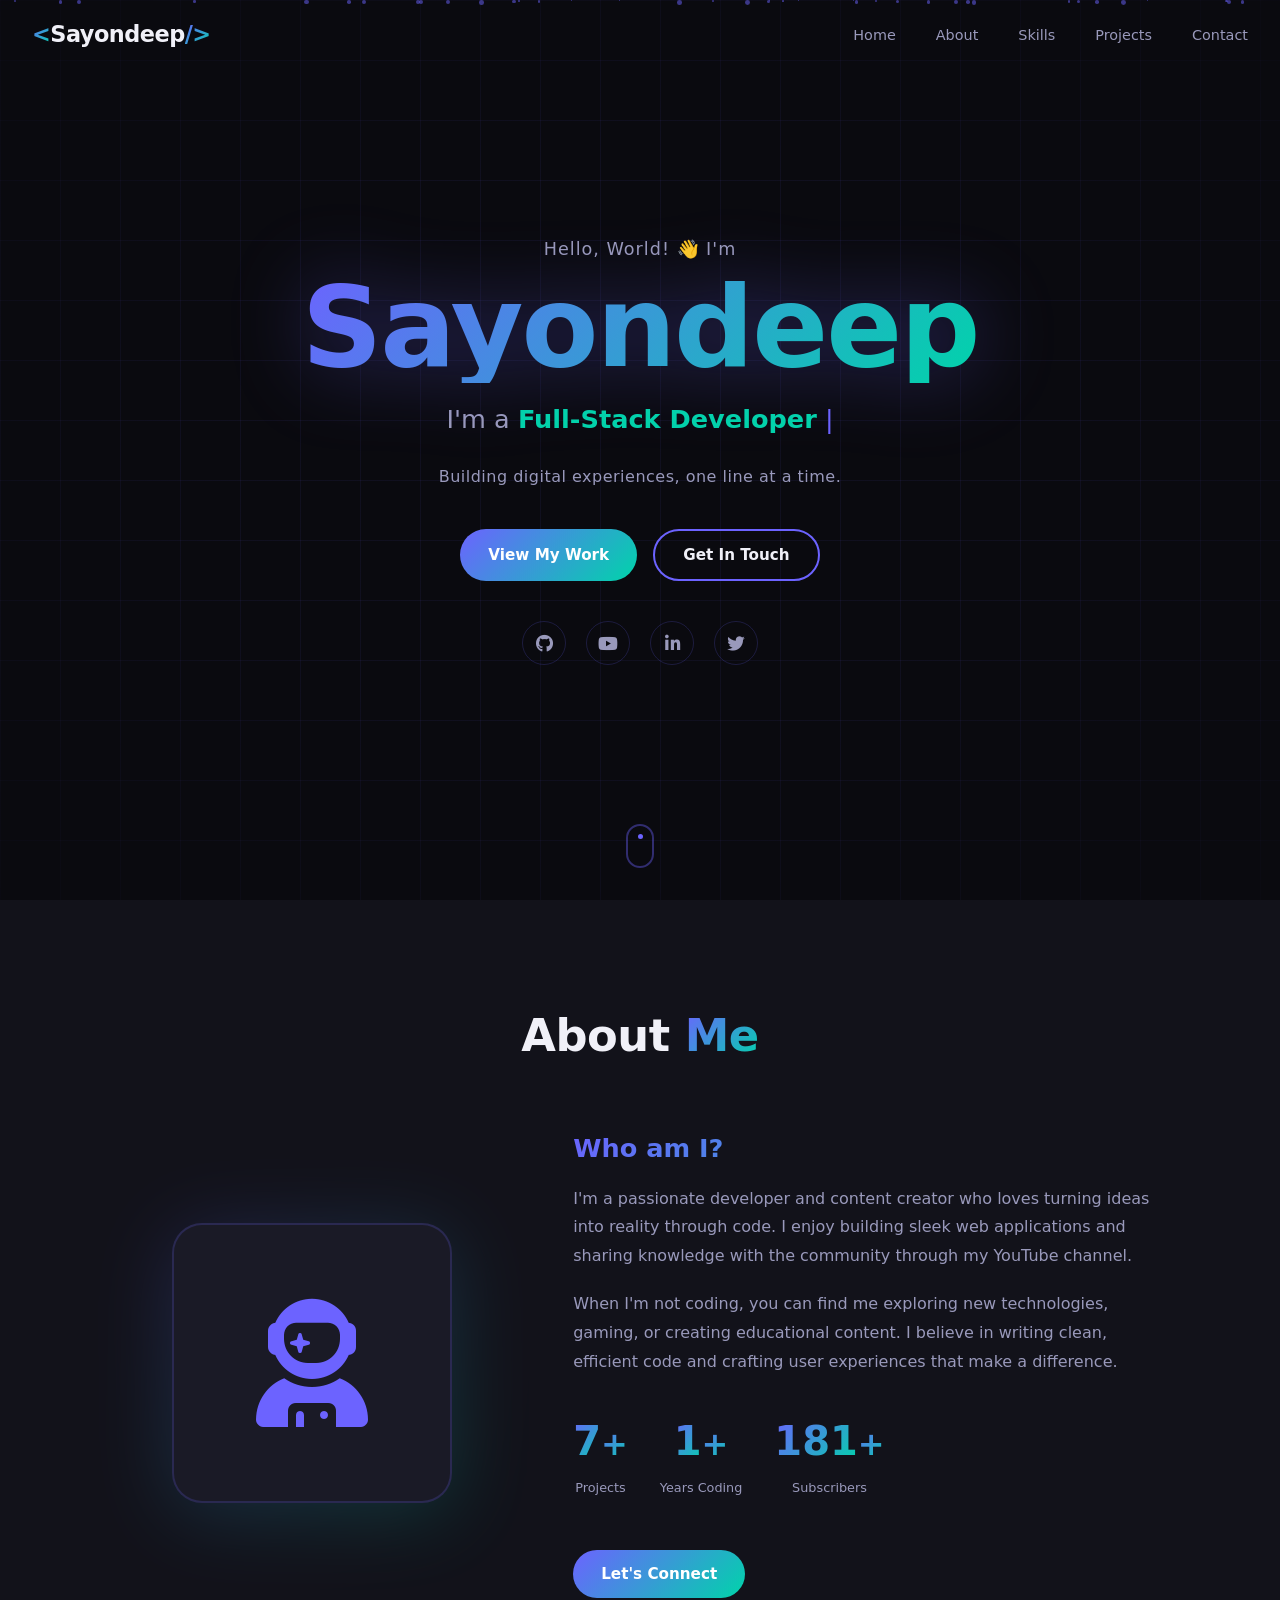
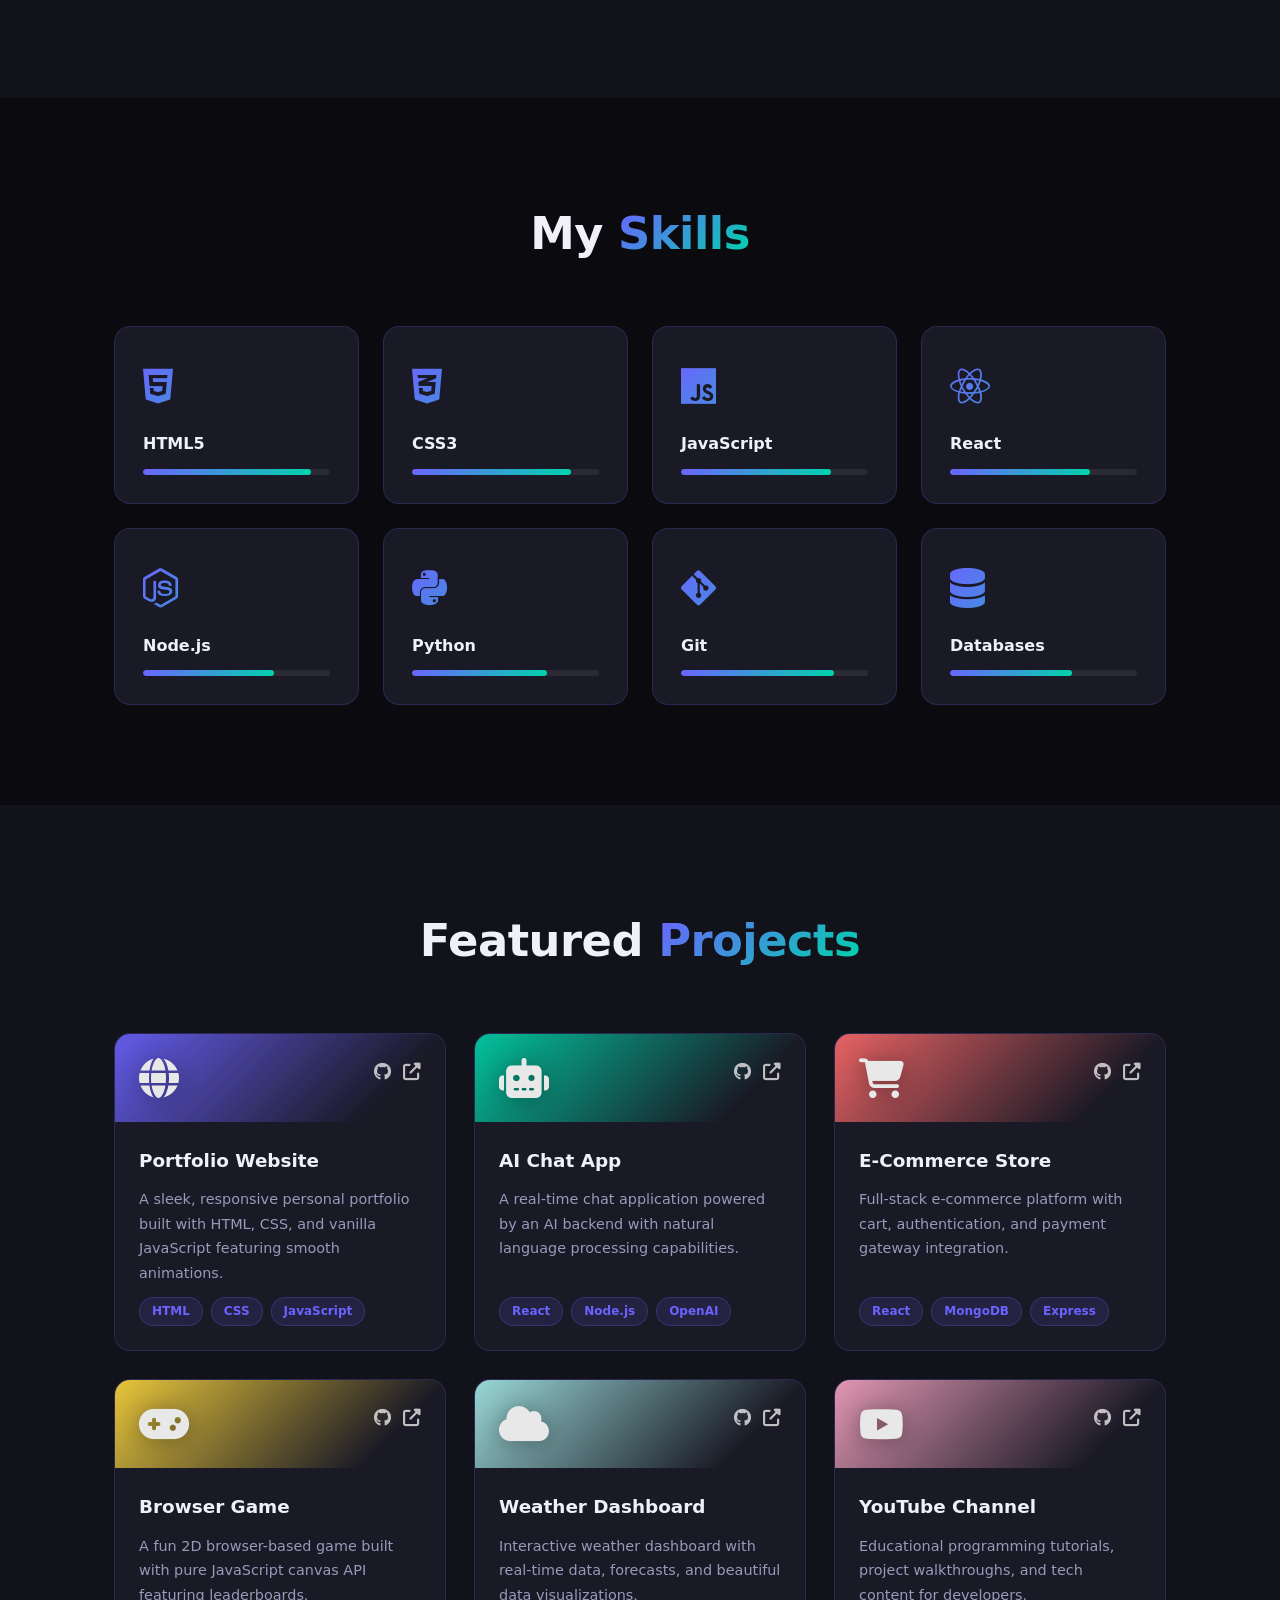
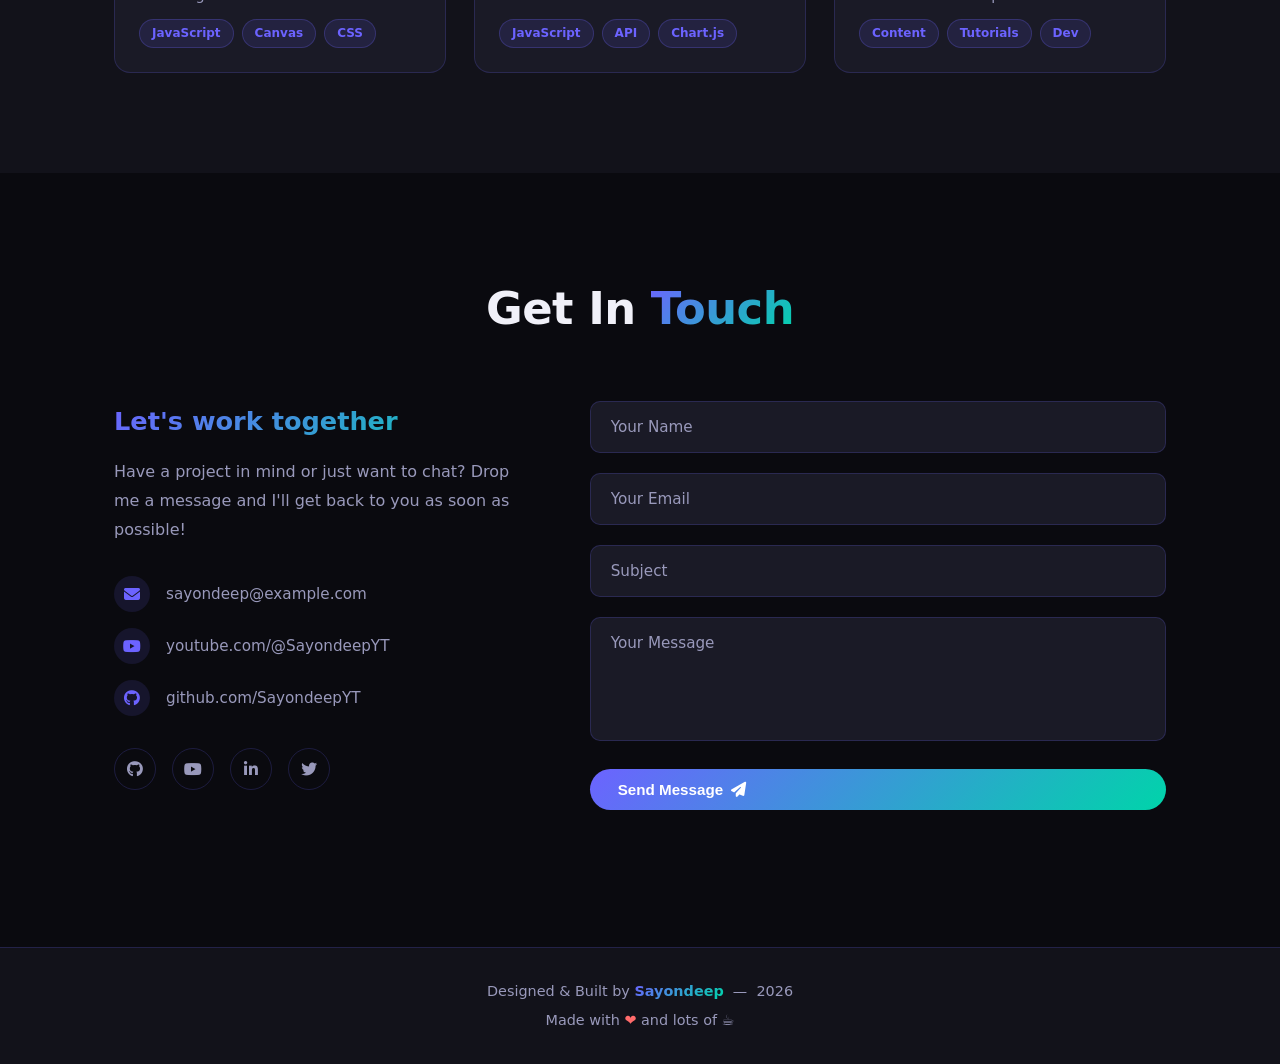
==== index.html @ c07c5210 "Add cool portfolio page with hero, about, skills, projects and contact sections Co-authored-by: Sayo" ====
<!DOCTYPE html>
<html lang="en">
  <head>
    <meta charset="UTF-8" />
    <meta name="viewport" content="width=device-width, initial-scale=1.0" />
    <title>Sayondeep | Portfolio</title>
    <link rel="stylesheet" href="styles.css" />
    <link
      rel="stylesheet"
      href="https://cdnjs.cloudflare.com/ajax/libs/font-awesome/6.5.0/css/all.min.css"
    />
  </head>
  <body>
    <!-- Navbar -->
    <nav class="navbar" id="navbar">
      <div class="nav-logo">
        <span class="logo-bracket">&lt;</span>Sayondeep<span class="logo-bracket">/&gt;</span>
      </div>
      <ul class="nav-links" id="nav-links">
        <li><a href="#home">Home</a></li>
        <li><a href="#about">About</a></li>
        <li><a href="#skills">Skills</a></li>
        <li><a href="#projects">Projects</a></li>
        <li><a href="#contact">Contact</a></li>
      </ul>
      <button class="hamburger" id="hamburger" aria-label="Toggle menu">
        <span></span><span></span><span></span>
      </button>
    </nav>

    <!-- Hero Section -->
    <section class="hero" id="home">
      <div class="hero-bg">
        <div class="grid-overlay"></div>
        <div class="particles" id="particles"></div>
      </div>
      <div class="hero-content">
        <p class="hero-greeting">Hello, World! 👋 I'm</p>
        <h1 class="hero-name">Sayondeep</h1>
        <div class="hero-role">
          <span>I'm a </span>
          <span class="typed-text" id="typed-text"></span>
          <span class="cursor">|</span>
        </div>
        <p class="hero-tagline">Building digital experiences, one line at a time.</p>
        <div class="hero-cta">
          <a href="#projects" class="btn btn-primary">View My Work</a>
          <a href="#contact" class="btn btn-secondary">Get In Touch</a>
        </div>
        <div class="hero-socials">
          <a href="https://github.com/SayondeepYT" target="_blank" rel="noopener noreferrer" aria-label="GitHub">
            <i class="fab fa-github"></i>
          </a>
          <a href="https://youtube.com/@SayondeepYT" target="_blank" rel="noopener noreferrer" aria-label="YouTube">
            <i class="fab fa-youtube"></i>
          </a>
          <a href="https://linkedin.com" target="_blank" rel="noopener noreferrer" aria-label="LinkedIn">
            <i class="fab fa-linkedin-in"></i>
          </a>
          <a href="https://twitter.com" target="_blank" rel="noopener noreferrer" aria-label="Twitter">
            <i class="fab fa-twitter"></i>
          </a>
        </div>
      </div>
      <div class="hero-scroll-hint">
        <a href="#about" aria-label="Scroll down">
          <div class="scroll-indicator">
            <div class="scroll-arrow"></div>
          </div>
        </a>
      </div>
    </section>

    <!-- About Section -->
    <section class="about section" id="about">
      <div class="container">
        <h2 class="section-title reveal">About <span>Me</span></h2>
        <div class="about-grid">
          <div class="about-image reveal">
            <div class="image-wrapper">
              <div class="avatar-placeholder">
                <i class="fas fa-user-astronaut"></i>
              </div>
              <div class="image-glow"></div>
            </div>
          </div>
          <div class="about-text reveal">
            <h3>Who am I?</h3>
            <p>
              I'm a passionate developer and content creator who loves turning ideas into
              reality through code. I enjoy building sleek web applications and sharing
              knowledge with the community through my YouTube channel.
            </p>
            <p>
              When I'm not coding, you can find me exploring new technologies, gaming,
              or creating educational content. I believe in writing clean, efficient code
              and crafting user experiences that make a difference.
            </p>
            <div class="about-stats">
              <div class="stat">
                <span class="stat-num" data-target="20">0</span><span class="stat-plus">+</span>
                <p>Projects</p>
              </div>
              <div class="stat">
                <span class="stat-num" data-target="3">0</span><span class="stat-plus">+</span>
                <p>Years Coding</p>
              </div>
              <div class="stat">
                <span class="stat-num" data-target="500">0</span><span class="stat-plus">+</span>
                <p>Subscribers</p>
              </div>
            </div>
            <a href="#contact" class="btn btn-primary">Let's Connect</a>
          </div>
        </div>
      </div>
    </section>

    <!-- Skills Section -->
    <section class="skills section" id="skills">
      <div class="container">
        <h2 class="section-title reveal">My <span>Skills</span></h2>
        <div class="skills-grid">
          <div class="skill-card reveal" style="--delay: 0.1s">
            <div class="skill-icon"><i class="fab fa-html5"></i></div>
            <h3>HTML5</h3>
            <div class="skill-bar"><div class="skill-fill" data-width="90"></div></div>
          </div>
          <div class="skill-card reveal" style="--delay: 0.15s">
            <div class="skill-icon"><i class="fab fa-css3-alt"></i></div>
            <h3>CSS3</h3>
            <div class="skill-bar"><div class="skill-fill" data-width="85"></div></div>
          </div>
          <div class="skill-card reveal" style="--delay: 0.2s">
            <div class="skill-icon"><i class="fab fa-js"></i></div>
            <h3>JavaScript</h3>
            <div class="skill-bar"><div class="skill-fill" data-width="80"></div></div>
          </div>
          <div class="skill-card reveal" style="--delay: 0.25s">
            <div class="skill-icon"><i class="fab fa-react"></i></div>
            <h3>React</h3>
            <div class="skill-bar"><div class="skill-fill" data-width="75"></div></div>
          </div>
          <div class="skill-card reveal" style="--delay: 0.3s">
            <div class="skill-icon"><i class="fab fa-node-js"></i></div>
            <h3>Node.js</h3>
            <div class="skill-bar"><div class="skill-fill" data-width="70"></div></div>
          </div>
          <div class="skill-card reveal" style="--delay: 0.35s">
            <div class="skill-icon"><i class="fab fa-python"></i></div>
            <h3>Python</h3>
            <div class="skill-bar"><div class="skill-fill" data-width="72"></div></div>
          </div>
          <div class="skill-card reveal" style="--delay: 0.4s">
            <div class="skill-icon"><i class="fab fa-git-alt"></i></div>
            <h3>Git</h3>
            <div class="skill-bar"><div class="skill-fill" data-width="82"></div></div>
          </div>
          <div class="skill-card reveal" style="--delay: 0.45s">
            <div class="skill-icon"><i class="fas fa-database"></i></div>
            <h3>Databases</h3>
            <div class="skill-bar"><div class="skill-fill" data-width="65"></div></div>
          </div>
        </div>
      </div>
    </section>

    <!-- Projects Section -->
    <section class="projects section" id="projects">
      <div class="container">
        <h2 class="section-title reveal">Featured <span>Projects</span></h2>
        <div class="projects-grid">
          <div class="project-card reveal" style="--delay: 0.1s">
            <div class="project-header" style="--card-color: #6c63ff">
              <i class="fas fa-globe project-icon"></i>
              <div class="project-links">
                <a href="#" aria-label="View code"><i class="fab fa-github"></i></a>
                <a href="#" aria-label="Live demo"><i class="fas fa-external-link-alt"></i></a>
              </div>
            </div>
            <div class="project-body">
              <h3>Portfolio Website</h3>
              <p>A sleek, responsive personal portfolio built with HTML, CSS, and vanilla JavaScript featuring smooth animations.</p>
              <div class="project-tags">
                <span>HTML</span><span>CSS</span><span>JavaScript</span>
              </div>
            </div>
          </div>

          <div class="project-card reveal" style="--delay: 0.2s">
            <div class="project-header" style="--card-color: #00d4aa">
              <i class="fas fa-robot project-icon"></i>
              <div class="project-links">
                <a href="#" aria-label="View code"><i class="fab fa-github"></i></a>
                <a href="#" aria-label="Live demo"><i class="fas fa-external-link-alt"></i></a>
              </div>
            </div>
            <div class="project-body">
              <h3>AI Chat App</h3>
              <p>A real-time chat application powered by an AI backend with natural language processing capabilities.</p>
              <div class="project-tags">
                <span>React</span><span>Node.js</span><span>OpenAI</span>
              </div>
            </div>
          </div>

          <div class="project-card reveal" style="--delay: 0.3s">
            <div class="project-header" style="--card-color: #ff6b6b">
              <i class="fas fa-shopping-cart project-icon"></i>
              <div class="project-links">
                <a href="#" aria-label="View code"><i class="fab fa-github"></i></a>
                <a href="#" aria-label="Live demo"><i class="fas fa-external-link-alt"></i></a>
              </div>
            </div>
            <div class="project-body">
              <h3>E-Commerce Store</h3>
              <p>Full-stack e-commerce platform with cart, authentication, and payment gateway integration.</p>
              <div class="project-tags">
                <span>React</span><span>MongoDB</span><span>Express</span>
              </div>
            </div>
          </div>

          <div class="project-card reveal" style="--delay: 0.4s">
            <div class="project-header" style="--card-color: #ffd93d">
              <i class="fas fa-gamepad project-icon"></i>
              <div class="project-links">
                <a href="#" aria-label="View code"><i class="fab fa-github"></i></a>
                <a href="#" aria-label="Live demo"><i class="fas fa-external-link-alt"></i></a>
              </div>
            </div>
            <div class="project-body">
              <h3>Browser Game</h3>
              <p>A fun 2D browser-based game built with pure JavaScript canvas API featuring leaderboards.</p>
              <div class="project-tags">
                <span>JavaScript</span><span>Canvas</span><span>CSS</span>
              </div>
            </div>
          </div>

          <div class="project-card reveal" style="--delay: 0.5s">
            <div class="project-header" style="--card-color: #a8edea">
              <i class="fas fa-cloud project-icon"></i>
              <div class="project-links">
                <a href="#" aria-label="View code"><i class="fab fa-github"></i></a>
                <a href="#" aria-label="Live demo"><i class="fas fa-external-link-alt"></i></a>
              </div>
            </div>
            <div class="project-body">
              <h3>Weather Dashboard</h3>
              <p>Interactive weather dashboard with real-time data, forecasts, and beautiful data visualizations.</p>
              <div class="project-tags">
                <span>JavaScript</span><span>API</span><span>Chart.js</span>
              </div>
            </div>
          </div>

          <div class="project-card reveal" style="--delay: 0.6s">
            <div class="project-header" style="--card-color: #f8a5c2">
              <i class="fab fa-youtube project-icon"></i>
              <div class="project-links">
                <a href="#" aria-label="View code"><i class="fab fa-github"></i></a>
                <a href="https://youtube.com/@SayondeepYT" aria-label="YouTube channel"><i class="fas fa-external-link-alt"></i></a>
              </div>
            </div>
            <div class="project-body">
              <h3>YouTube Channel</h3>
              <p>Educational programming tutorials, project walkthroughs, and tech content for developers.</p>
              <div class="project-tags">
                <span>Content</span><span>Tutorials</span><span>Dev</span>
              </div>
            </div>
          </div>
        </div>
      </div>
    </section>

    <!-- Contact Section -->
    <section class="contact section" id="contact">
      <div class="container">
        <h2 class="section-title reveal">Get In <span>Touch</span></h2>
        <div class="contact-grid">
          <div class="contact-info reveal">
            <h3>Let's work together</h3>
            <p>Have a project in mind or just want to chat? Drop me a message and I'll get back to you as soon as possible!</p>
            <div class="contact-items">
              <div class="contact-item">
                <i class="fas fa-envelope"></i>
                <span>sayondeep@example.com</span>
              </div>
              <div class="contact-item">
                <i class="fab fa-youtube"></i>
                <span>youtube.com/@SayondeepYT</span>
              </div>
              <div class="contact-item">
                <i class="fab fa-github"></i>
                <span>github.com/SayondeepYT</span>
              </div>
            </div>
            <div class="contact-socials">
              <a href="https://github.com/SayondeepYT" target="_blank" rel="noopener noreferrer" aria-label="GitHub"><i class="fab fa-github"></i></a>
              <a href="https://youtube.com/@SayondeepYT" target="_blank" rel="noopener noreferrer" aria-label="YouTube"><i class="fab fa-youtube"></i></a>
              <a href="https://linkedin.com" target="_blank" rel="noopener noreferrer" aria-label="LinkedIn"><i class="fab fa-linkedin-in"></i></a>
              <a href="https://twitter.com" target="_blank" rel="noopener noreferrer" aria-label="Twitter"><i class="fab fa-twitter"></i></a>
            </div>
          </div>
          <form class="contact-form reveal" id="contact-form">
            <div class="form-group">
              <input type="text" id="name" placeholder="Your Name" required />
              <label for="name">Your Name</label>
            </div>
            <div class="form-group">
              <input type="email" id="email" placeholder="Your Email" required />
              <label for="email">Your Email</label>
            </div>
            <div class="form-group">
              <input type="text" id="subject" placeholder="Subject" required />
              <label for="subject">Subject</label>
            </div>
            <div class="form-group">
              <textarea id="message" placeholder="Your Message" rows="5" required></textarea>
              <label for="message">Your Message</label>
            </div>
            <button type="submit" class="btn btn-primary">
              <span>Send Message</span>
              <i class="fas fa-paper-plane"></i>
            </button>
            <p class="form-status" id="form-status"></p>
          </form>
        </div>
      </div>
    </section>

    <!-- Footer -->
    <footer class="footer">
      <div class="container">
        <p>
          Designed &amp; Built by
          <span class="footer-name">Sayondeep</span>
          &nbsp;&mdash;&nbsp;
          <span class="footer-year" id="footer-year"></span>
        </p>
        <p class="footer-sub">Made with <span class="heart">❤</span> and lots of ☕</p>
      </div>
    </footer>

    <script src="script.js"></script>
  </body>
</html>
---- styles.css ----
/* ============================
   CSS CUSTOM PROPERTIES
   ============================ */
:root {
  --bg-primary: #0a0a0f;
  --bg-secondary: #12121a;
  --bg-card: #1a1a26;
  --accent: #6c63ff;
  --accent-2: #00d4aa;
  --accent-gradient: linear-gradient(135deg, #6c63ff, #00d4aa);
  --text-primary: #f0f0f8;
  --text-secondary: #9999bb;
  --border: rgba(108, 99, 255, 0.2);
  --glow: 0 0 30px rgba(108, 99, 255, 0.3);
  --glow-strong: 0 0 60px rgba(108, 99, 255, 0.5);
  --nav-height: 70px;
  --radius: 16px;
  --transition: 0.3s ease;
}

/* ============================
   RESET & BASE
   ============================ */
*, *::before, *::after {
  margin: 0;
  padding: 0;
  box-sizing: border-box;
}

html {
  scroll-behavior: smooth;
  font-size: 16px;
}

body {
  font-family: 'Segoe UI', system-ui, -apple-system, sans-serif;
  background-color: var(--bg-primary);
  color: var(--text-primary);
  line-height: 1.6;
  overflow-x: hidden;
}

a {
  color: inherit;
  text-decoration: none;
}

ul {
  list-style: none;
}

img {
  max-width: 100%;
}

/* ============================
   SCROLLBAR
   ============================ */
::-webkit-scrollbar {
  width: 6px;
}
::-webkit-scrollbar-track {
  background: var(--bg-primary);
}
::-webkit-scrollbar-thumb {
  background: var(--accent);
  border-radius: 3px;
}

/* ============================
   UTILITY
   ============================ */
.container {
  max-width: 1100px;
  margin: 0 auto;
  padding: 0 1.5rem;
}

.section {
  padding: 100px 0;
}

.section-title {
  text-align: center;
  font-size: clamp(1.8rem, 4vw, 2.8rem);
  font-weight: 800;
  margin-bottom: 3.5rem;
  letter-spacing: -0.5px;
}

.section-title span {
  background: var(--accent-gradient);
  -webkit-background-clip: text;
  -webkit-text-fill-color: transparent;
  background-clip: text;
}

/* Reveal animations */
.reveal {
  opacity: 0;
  transform: translateY(40px);
  transition: opacity 0.7s ease, transform 0.7s ease;
  transition-delay: var(--delay, 0s);
}

.reveal.visible {
  opacity: 1;
  transform: translateY(0);
}

/* ============================
   BUTTONS
   ============================ */
.btn {
  display: inline-flex;
  align-items: center;
  gap: 0.5rem;
  padding: 0.75rem 1.75rem;
  border-radius: 50px;
  font-size: 0.95rem;
  font-weight: 600;
  cursor: pointer;
  border: none;
  transition: transform var(--transition), box-shadow var(--transition), background var(--transition);
  position: relative;
  overflow: hidden;
}

.btn::before {
  content: '';
  position: absolute;
  inset: 0;
  background: rgba(255, 255, 255, 0.08);
  opacity: 0;
  transition: opacity var(--transition);
}

.btn:hover::before {
  opacity: 1;
}

.btn:hover {
  transform: translateY(-3px);
  box-shadow: var(--glow);
}

.btn-primary {
  background: var(--accent-gradient);
  color: #fff;
}

.btn-secondary {
  background: transparent;
  color: var(--text-primary);
  border: 2px solid var(--accent);
}

.btn-secondary:hover {
  background: var(--accent);
}

/* ============================
   NAVBAR
   ============================ */
.navbar {
  position: fixed;
  top: 0;
  left: 0;
  right: 0;
  height: var(--nav-height);
  display: flex;
  align-items: center;
  justify-content: space-between;
  padding: 0 2rem;
  z-index: 1000;
  transition: background var(--transition), box-shadow var(--transition), backdrop-filter var(--transition);
}

.navbar.scrolled {
  background: rgba(10, 10, 15, 0.85);
  backdrop-filter: blur(16px);
  box-shadow: 0 2px 30px rgba(0, 0, 0, 0.5);
}

.nav-logo {
  font-size: 1.4rem;
  font-weight: 800;
  letter-spacing: -0.5px;
  cursor: default;
}

.logo-bracket {
  background: var(--accent-gradient);
  -webkit-background-clip: text;
  -webkit-text-fill-color: transparent;
  background-clip: text;
}

.nav-links {
  display: flex;
  gap: 2.5rem;
}

.nav-links a {
  font-size: 0.9rem;
  font-weight: 500;
  color: var(--text-secondary);
  position: relative;
  transition: color var(--transition);
}

.nav-links a::after {
  content: '';
  position: absolute;
  bottom: -4px;
  left: 0;
  width: 0;
  height: 2px;
  background: var(--accent-gradient);
  border-radius: 2px;
  transition: width var(--transition);
}

.nav-links a:hover {
  color: var(--text-primary);
}

.nav-links a:hover::after {
  width: 100%;
}

.hamburger {
  display: none;
  flex-direction: column;
  gap: 5px;
  background: none;
  border: none;
  cursor: pointer;
  padding: 4px;
}

.hamburger span {
  display: block;
  width: 26px;
  height: 2px;
  background: var(--text-primary);
  border-radius: 2px;
  transition: transform var(--transition), opacity var(--transition);
}

/* ============================
   HERO
   ============================ */
.hero {
  position: relative;
  min-height: 100vh;
  display: flex;
  align-items: center;
  justify-content: center;
  overflow: hidden;
}

.hero-bg {
  position: absolute;
  inset: 0;
}

.grid-overlay {
  position: absolute;
  inset: 0;
  background-image:
    linear-gradient(rgba(108, 99, 255, 0.07) 1px, transparent 1px),
    linear-gradient(90deg, rgba(108, 99, 255, 0.07) 1px, transparent 1px);
  background-size: 60px 60px;
  -webkit-mask-image: radial-gradient(ellipse 80% 80% at 50% 50%, black 40%, transparent 100%);
  mask-image: radial-gradient(ellipse 80% 80% at 50% 50%, black 40%, transparent 100%);
}

.particles {
  position: absolute;
  inset: 0;
  pointer-events: none;
}

.particle {
  position: absolute;
  border-radius: 50%;
  background: var(--accent);
  animation: float-particle linear infinite;
  opacity: 0.5;
}

@keyframes float-particle {
  0% { transform: translateY(100vh) scale(0); opacity: 0; }
  10% { opacity: 0.6; }
  90% { opacity: 0.2; }
  100% { transform: translateY(-10vh) scale(1); opacity: 0; }
}

.hero-content {
  position: relative;
  text-align: center;
  z-index: 1;
  padding: 0 1rem;
  animation: fade-up 1s ease 0.2s both;
}

@keyframes fade-up {
  from { opacity: 0; transform: translateY(30px); }
  to { opacity: 1; transform: translateY(0); }
}

.hero-greeting {
  font-size: 1.1rem;
  color: var(--text-secondary);
  margin-bottom: 0.5rem;
  letter-spacing: 1px;
}

.hero-name {
  font-size: clamp(3rem, 9vw, 7rem);
  font-weight: 900;
  line-height: 1;
  margin-bottom: 1rem;
  background: var(--accent-gradient);
  -webkit-background-clip: text;
  -webkit-text-fill-color: transparent;
  background-clip: text;
  letter-spacing: -2px;
  filter: drop-shadow(0 0 40px rgba(108, 99, 255, 0.4));
}

.hero-role {
  font-size: clamp(1.1rem, 3vw, 1.6rem);
  margin-bottom: 1.5rem;
  color: var(--text-secondary);
  font-weight: 400;
}

.typed-text {
  color: var(--accent-2);
  font-weight: 700;
}

.cursor {
  color: var(--accent);
  animation: blink 1s infinite;
  font-weight: 100;
}

@keyframes blink {
  0%, 100% { opacity: 1; }
  50% { opacity: 0; }
}

.hero-tagline {
  font-size: 1rem;
  color: var(--text-secondary);
  margin-bottom: 2.5rem;
  letter-spacing: 0.5px;
}

.hero-cta {
  display: flex;
  gap: 1rem;
  justify-content: center;
  flex-wrap: wrap;
  margin-bottom: 2.5rem;
}

.hero-socials {
  display: flex;
  gap: 1.25rem;
  justify-content: center;
}

.hero-socials a {
  display: flex;
  align-items: center;
  justify-content: center;
  width: 44px;
  height: 44px;
  border-radius: 50%;
  border: 1px solid var(--border);
  color: var(--text-secondary);
  font-size: 1.1rem;
  transition: color var(--transition), border-color var(--transition), transform var(--transition), box-shadow var(--transition);
}

.hero-socials a:hover {
  color: var(--accent);
  border-color: var(--accent);
  transform: translateY(-4px);
  box-shadow: var(--glow);
}

.hero-scroll-hint {
  position: absolute;
  bottom: 2rem;
  left: 50%;
  transform: translateX(-50%);
  z-index: 1;
}

.scroll-indicator {
  width: 28px;
  height: 44px;
  border: 2px solid rgba(108, 99, 255, 0.4);
  border-radius: 14px;
  display: flex;
  justify-content: center;
  align-items: flex-start;
  padding-top: 8px;
}

.scroll-arrow {
  width: 5px;
  height: 5px;
  border-radius: 50%;
  background: var(--accent);
  animation: scroll-dot 2s infinite;
}

@keyframes scroll-dot {
  0% { transform: translateY(0); opacity: 1; }
  80% { transform: translateY(14px); opacity: 0; }
  100% { transform: translateY(0); opacity: 0; }
}

/* ============================
   ABOUT
   ============================ */
.about {
  background: var(--bg-secondary);
}

.about-grid {
  display: grid;
  grid-template-columns: 1fr 1.5fr;
  gap: 4rem;
  align-items: center;
}

.image-wrapper {
  position: relative;
  display: flex;
  justify-content: center;
}

.avatar-placeholder {
  width: 280px;
  height: 280px;
  border-radius: 30px;
  background: var(--bg-card);
  border: 2px solid var(--border);
  display: flex;
  align-items: center;
  justify-content: center;
  font-size: 8rem;
  color: var(--accent);
  position: relative;
  z-index: 1;
  transition: transform var(--transition);
}

.avatar-placeholder:hover {
  transform: scale(1.03);
}

.image-glow {
  position: absolute;
  width: 280px;
  height: 280px;
  border-radius: 30px;
  background: var(--accent-gradient);
  filter: blur(40px);
  opacity: 0.2;
  top: 10px;
  left: 50%;
  transform: translateX(-50%);
}

.about-text h3 {
  font-size: 1.6rem;
  font-weight: 700;
  margin-bottom: 1rem;
  background: var(--accent-gradient);
  -webkit-background-clip: text;
  -webkit-text-fill-color: transparent;
  background-clip: text;
}

.about-text p {
  color: var(--text-secondary);
  margin-bottom: 1.2rem;
  line-height: 1.8;
}

.about-stats {
  display: flex;
  gap: 2rem;
  margin: 2rem 0;
}

.stat {
  text-align: center;
}

.stat-num {
  font-size: 2.5rem;
  font-weight: 900;
  background: var(--accent-gradient);
  -webkit-background-clip: text;
  -webkit-text-fill-color: transparent;
  background-clip: text;
}

.stat-plus {
  font-size: 2rem;
  font-weight: 900;
  background: var(--accent-gradient);
  -webkit-background-clip: text;
  -webkit-text-fill-color: transparent;
  background-clip: text;
}

.stat p {
  font-size: 0.8rem;
  color: var(--text-secondary);
  margin-top: 0.2rem;
}

/* ============================
   SKILLS
   ============================ */
.skills-grid {
  display: grid;
  grid-template-columns: repeat(auto-fill, minmax(220px, 1fr));
  gap: 1.5rem;
}

.skill-card {
  background: var(--bg-card);
  border: 1px solid var(--border);
  border-radius: var(--radius);
  padding: 1.75rem;
  transition: transform var(--transition), box-shadow var(--transition), border-color var(--transition);
}

.skill-card:hover {
  transform: translateY(-6px);
  box-shadow: var(--glow);
  border-color: var(--accent);
}

.skill-icon {
  font-size: 2.5rem;
  margin-bottom: 0.75rem;
  background: var(--accent-gradient);
  -webkit-background-clip: text;
  -webkit-text-fill-color: transparent;
  background-clip: text;
}

.skill-card h3 {
  font-size: 1rem;
  font-weight: 600;
  margin-bottom: 0.75rem;
}

.skill-bar {
  height: 6px;
  background: rgba(255, 255, 255, 0.07);
  border-radius: 3px;
  overflow: hidden;
}

.skill-fill {
  height: 100%;
  width: 0;
  background: var(--accent-gradient);
  border-radius: 3px;
  transition: width 1.2s cubic-bezier(0.4, 0, 0.2, 1);
}

/* ============================
   PROJECTS
   ============================ */
.projects {
  background: var(--bg-secondary);
}

.projects-grid {
  display: grid;
  grid-template-columns: repeat(auto-fill, minmax(300px, 1fr));
  gap: 1.75rem;
}

.project-card {
  background: var(--bg-card);
  border: 1px solid var(--border);
  border-radius: var(--radius);
  overflow: hidden;
  transition: transform var(--transition), box-shadow var(--transition), border-color var(--transition);
  display: flex;
  flex-direction: column;
}

.project-card:hover {
  transform: translateY(-8px);
  box-shadow: 0 20px 60px rgba(0, 0, 0, 0.4);
  border-color: var(--card-color, var(--accent));
}

.project-header {
  background: linear-gradient(135deg, var(--card-color, var(--accent)) 0%, transparent 80%);
  padding: 1.5rem;
  display: flex;
  justify-content: space-between;
  align-items: flex-start;
  opacity: 0.9;
}

.project-icon {
  font-size: 2.5rem;
  color: #fff;
  filter: drop-shadow(0 2px 10px rgba(0,0,0,0.3));
}

.project-links {
  display: flex;
  gap: 0.75rem;
}

.project-links a {
  color: #fff;
  font-size: 1.1rem;
  transition: transform var(--transition), opacity var(--transition);
  opacity: 0.8;
}

.project-links a:hover {
  opacity: 1;
  transform: scale(1.2);
}

.project-body {
  padding: 1.5rem;
  flex: 1;
  display: flex;
  flex-direction: column;
  gap: 0.75rem;
}

.project-body h3 {
  font-size: 1.15rem;
  font-weight: 700;
}

.project-body p {
  color: var(--text-secondary);
  font-size: 0.9rem;
  line-height: 1.7;
  flex: 1;
}

.project-tags {
  display: flex;
  flex-wrap: wrap;
  gap: 0.5rem;
  margin-top: auto;
}

.project-tags span {
  font-size: 0.75rem;
  font-weight: 600;
  padding: 0.25rem 0.75rem;
  border-radius: 50px;
  background: rgba(108, 99, 255, 0.12);
  border: 1px solid rgba(108, 99, 255, 0.25);
  color: var(--accent);
}

/* ============================
   CONTACT
   ============================ */
.contact-grid {
  display: grid;
  grid-template-columns: 1fr 1.4fr;
  gap: 4rem;
  align-items: start;
}

.contact-info h3 {
  font-size: 1.6rem;
  font-weight: 700;
  margin-bottom: 1rem;
  background: var(--accent-gradient);
  -webkit-background-clip: text;
  -webkit-text-fill-color: transparent;
  background-clip: text;
}

.contact-info p {
  color: var(--text-secondary);
  line-height: 1.8;
  margin-bottom: 2rem;
}

.contact-items {
  display: flex;
  flex-direction: column;
  gap: 1rem;
  margin-bottom: 2rem;
}

.contact-item {
  display: flex;
  align-items: center;
  gap: 1rem;
  color: var(--text-secondary);
  font-size: 0.95rem;
}

.contact-item i {
  width: 36px;
  height: 36px;
  display: flex;
  align-items: center;
  justify-content: center;
  border-radius: 50%;
  background: rgba(108, 99, 255, 0.12);
  color: var(--accent);
  font-size: 1rem;
  flex-shrink: 0;
}

.contact-socials {
  display: flex;
  gap: 1rem;
}

.contact-socials a {
  display: flex;
  align-items: center;
  justify-content: center;
  width: 42px;
  height: 42px;
  border-radius: 50%;
  border: 1px solid var(--border);
  color: var(--text-secondary);
  font-size: 1rem;
  transition: color var(--transition), border-color var(--transition), transform var(--transition), box-shadow var(--transition);
}

.contact-socials a:hover {
  color: var(--accent);
  border-color: var(--accent);
  transform: translateY(-3px);
  box-shadow: var(--glow);
}

/* Contact Form */
.contact-form {
  display: flex;
  flex-direction: column;
  gap: 1.25rem;
}

.form-group {
  position: relative;
}

.form-group input,
.form-group textarea {
  width: 100%;
  padding: 1rem 1.25rem;
  background: var(--bg-card);
  border: 1px solid var(--border);
  border-radius: 10px;
  color: var(--text-primary);
  font-size: 0.95rem;
  font-family: inherit;
  transition: border-color var(--transition), box-shadow var(--transition);
  outline: none;
  resize: none;
}

.form-group input:focus,
.form-group textarea:focus {
  border-color: var(--accent);
  box-shadow: 0 0 0 3px rgba(108, 99, 255, 0.1);
}

.form-group input::placeholder,
.form-group textarea::placeholder {
  color: var(--text-secondary);
}

.form-group label {
  position: absolute;
  left: 1.25rem;
  top: 50%;
  transform: translateY(-50%);
  color: var(--text-secondary);
  font-size: 0.9rem;
  pointer-events: none;
  transition: all var(--transition);
  opacity: 0;
}

.form-group textarea ~ label {
  top: 1rem;
  transform: none;
}

.form-status {
  font-size: 0.9rem;
  min-height: 1.2em;
  text-align: center;
  transition: color var(--transition);
}

.form-status.success { color: var(--accent-2); }
.form-status.error   { color: #ff6b6b; }

/* ============================
   FOOTER
   ============================ */
.footer {
  background: var(--bg-secondary);
  border-top: 1px solid var(--border);
  padding: 2rem 0;
  text-align: center;
}

.footer p {
  color: var(--text-secondary);
  font-size: 0.9rem;
}

.footer-name {
  background: var(--accent-gradient);
  -webkit-background-clip: text;
  -webkit-text-fill-color: transparent;
  background-clip: text;
  font-weight: 700;
}

.footer-sub {
  margin-top: 0.4rem;
  font-size: 0.8rem;
}

.heart {
  color: #ff6b6b;
  display: inline-block;
  animation: heartbeat 1.4s infinite;
}

@keyframes heartbeat {
  0%, 100% { transform: scale(1); }
  50% { transform: scale(1.3); }
}

/* ============================
   RESPONSIVE
   ============================ */
@media (max-width: 768px) {
  .hamburger {
    display: flex;
  }

  .nav-links {
    position: fixed;
    top: var(--nav-height);
    left: 0;
    right: 0;
    background: rgba(10, 10, 15, 0.97);
    backdrop-filter: blur(16px);
    flex-direction: column;
    align-items: center;
    gap: 1.5rem;
    padding: 2rem 0;
    transform: translateY(-110%);
    transition: transform 0.4s ease;
    z-index: 999;
    border-bottom: 1px solid var(--border);
  }

  .nav-links.open {
    transform: translateY(0);
  }

  .about-grid,
  .contact-grid {
    grid-template-columns: 1fr;
    gap: 2.5rem;
  }

  .about-image {
    order: -1;
  }

  .avatar-placeholder {
    width: 200px;
    height: 200px;
    font-size: 5rem;
  }

  .image-glow {
    width: 200px;
    height: 200px;
  }

  .about-stats {
    gap: 1.25rem;
  }

  .section {
    padding: 70px 0;
  }
}

@media (max-width: 480px) {
  .hero-cta {
    flex-direction: column;
    align-items: center;
  }

  .about-stats {
    flex-wrap: wrap;
    justify-content: center;
  }
}
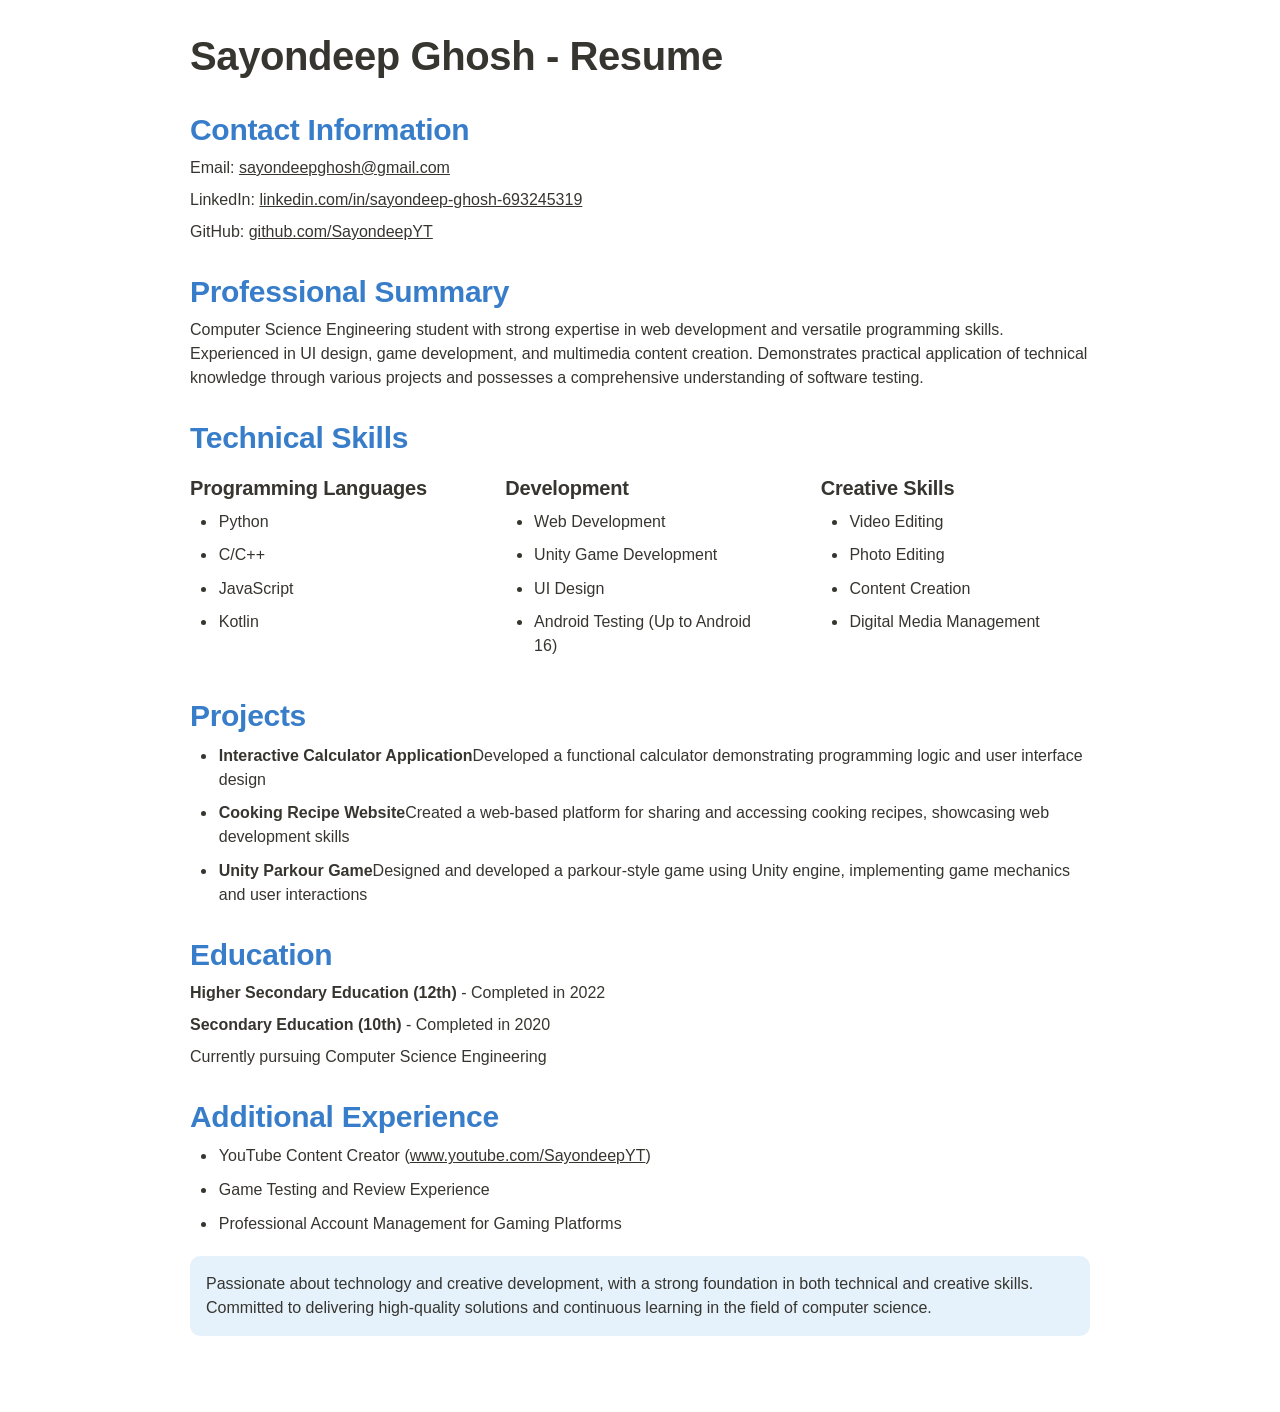
==== commit bcea5153: "Rename Sayondeep Ghosh - Resume 1f9b55719aa680cba335d45801eeeb9b.html to index.html" ====
--- a/index.html
+++ b/index.html
@@ -1,349 +1,710 @@
-<!DOCTYPE html>
-<html lang="en">
-  <head>
-    <meta charset="UTF-8" />
-    <meta name="viewport" content="width=device-width, initial-scale=1.0" />
-    <title>Sayondeep | Portfolio</title>
-    <link rel="stylesheet" href="styles.css" />
-    <link
-      rel="stylesheet"
-      href="https://cdnjs.cloudflare.com/ajax/libs/font-awesome/6.5.0/css/all.min.css"
-    />
-  </head>
-  <body>
-    <!-- Navbar -->
-    <nav class="navbar" id="navbar">
-      <div class="nav-logo">
-        <span class="logo-bracket">&lt;</span>Sayondeep<span class="logo-bracket">/&gt;</span>
-      </div>
-      <ul class="nav-links" id="nav-links">
-        <li><a href="#home">Home</a></li>
-        <li><a href="#about">About</a></li>
-        <li><a href="#skills">Skills</a></li>
-        <li><a href="#projects">Projects</a></li>
-        <li><a href="#contact">Contact</a></li>
-      </ul>
-      <button class="hamburger" id="hamburger" aria-label="Toggle menu">
-        <span></span><span></span><span></span>
-      </button>
-    </nav>
-
-    <!-- Hero Section -->
-    <section class="hero" id="home">
-      <div class="hero-bg">
-        <div class="grid-overlay"></div>
-        <div class="particles" id="particles"></div>
-      </div>
-      <div class="hero-content">
-        <p class="hero-greeting">Hello, World! 👋 I'm</p>
-        <h1 class="hero-name">Sayondeep</h1>
-        <div class="hero-role">
-          <span>I'm a </span>
-          <span class="typed-text" id="typed-text"></span>
-          <span class="cursor">|</span>
-        </div>
-        <p class="hero-tagline">Building digital experiences, one line at a time.</p>
-        <div class="hero-cta">
-          <a href="#projects" class="btn btn-primary">View My Work</a>
-          <a href="#contact" class="btn btn-secondary">Get In Touch</a>
-        </div>
-        <div class="hero-socials">
-          <a href="https://github.com/SayondeepYT" target="_blank" rel="noopener noreferrer" aria-label="GitHub">
-            <i class="fab fa-github"></i>
-          </a>
-          <a href="https://youtube.com/@SayondeepYT" target="_blank" rel="noopener noreferrer" aria-label="YouTube">
-            <i class="fab fa-youtube"></i>
-          </a>
-          <a href="https://linkedin.com" target="_blank" rel="noopener noreferrer" aria-label="LinkedIn">
-            <i class="fab fa-linkedin-in"></i>
-          </a>
-          <a href="https://twitter.com" target="_blank" rel="noopener noreferrer" aria-label="Twitter">
-            <i class="fab fa-twitter"></i>
-          </a>
-        </div>
-      </div>
-      <div class="hero-scroll-hint">
-        <a href="#about" aria-label="Scroll down">
-          <div class="scroll-indicator">
-            <div class="scroll-arrow"></div>
-          </div>
-        </a>
-      </div>
-    </section>
-
-    <!-- About Section -->
-    <section class="about section" id="about">
-      <div class="container">
-        <h2 class="section-title reveal">About <span>Me</span></h2>
-        <div class="about-grid">
-          <div class="about-image reveal">
-            <div class="image-wrapper">
-              <div class="avatar-placeholder">
-                <i class="fas fa-user-astronaut"></i>
-              </div>
-              <div class="image-glow"></div>
-            </div>
-          </div>
-          <div class="about-text reveal">
-            <h3>Who am I?</h3>
-            <p>
-              I'm a passionate developer and content creator who loves turning ideas into
-              reality through code. I enjoy building sleek web applications and sharing
-              knowledge with the community through my YouTube channel.
-            </p>
-            <p>
-              When I'm not coding, you can find me exploring new technologies, gaming,
-              or creating educational content. I believe in writing clean, efficient code
-              and crafting user experiences that make a difference.
-            </p>
-            <div class="about-stats">
-              <div class="stat">
-                <span class="stat-num" data-target="20">0</span><span class="stat-plus">+</span>
-                <p>Projects</p>
-              </div>
-              <div class="stat">
-                <span class="stat-num" data-target="3">0</span><span class="stat-plus">+</span>
-                <p>Years Coding</p>
-              </div>
-              <div class="stat">
-                <span class="stat-num" data-target="500">0</span><span class="stat-plus">+</span>
-                <p>Subscribers</p>
-              </div>
-            </div>
-            <a href="#contact" class="btn btn-primary">Let's Connect</a>
-          </div>
-        </div>
-      </div>
-    </section>
-
-    <!-- Skills Section -->
-    <section class="skills section" id="skills">
-      <div class="container">
-        <h2 class="section-title reveal">My <span>Skills</span></h2>
-        <div class="skills-grid">
-          <div class="skill-card reveal" style="--delay: 0.1s">
-            <div class="skill-icon"><i class="fab fa-html5"></i></div>
-            <h3>HTML5</h3>
-            <div class="skill-bar"><div class="skill-fill" data-width="90"></div></div>
-          </div>
-          <div class="skill-card reveal" style="--delay: 0.15s">
-            <div class="skill-icon"><i class="fab fa-css3-alt"></i></div>
-            <h3>CSS3</h3>
-            <div class="skill-bar"><div class="skill-fill" data-width="85"></div></div>
-          </div>
-          <div class="skill-card reveal" style="--delay: 0.2s">
-            <div class="skill-icon"><i class="fab fa-js"></i></div>
-            <h3>JavaScript</h3>
-            <div class="skill-bar"><div class="skill-fill" data-width="80"></div></div>
-          </div>
-          <div class="skill-card reveal" style="--delay: 0.25s">
-            <div class="skill-icon"><i class="fab fa-react"></i></div>
-            <h3>React</h3>
-            <div class="skill-bar"><div class="skill-fill" data-width="75"></div></div>
-          </div>
-          <div class="skill-card reveal" style="--delay: 0.3s">
-            <div class="skill-icon"><i class="fab fa-node-js"></i></div>
-            <h3>Node.js</h3>
-            <div class="skill-bar"><div class="skill-fill" data-width="70"></div></div>
-          </div>
-          <div class="skill-card reveal" style="--delay: 0.35s">
-            <div class="skill-icon"><i class="fab fa-python"></i></div>
-            <h3>Python</h3>
-            <div class="skill-bar"><div class="skill-fill" data-width="72"></div></div>
-          </div>
-          <div class="skill-card reveal" style="--delay: 0.4s">
-            <div class="skill-icon"><i class="fab fa-git-alt"></i></div>
-            <h3>Git</h3>
-            <div class="skill-bar"><div class="skill-fill" data-width="82"></div></div>
-          </div>
-          <div class="skill-card reveal" style="--delay: 0.45s">
-            <div class="skill-icon"><i class="fas fa-database"></i></div>
-            <h3>Databases</h3>
-            <div class="skill-bar"><div class="skill-fill" data-width="65"></div></div>
-          </div>
-        </div>
-      </div>
-    </section>
-
-    <!-- Projects Section -->
-    <section class="projects section" id="projects">
-      <div class="container">
-        <h2 class="section-title reveal">Featured <span>Projects</span></h2>
-        <div class="projects-grid">
-          <div class="project-card reveal" style="--delay: 0.1s">
-            <div class="project-header" style="--card-color: #6c63ff">
-              <i class="fas fa-globe project-icon"></i>
-              <div class="project-links">
-                <a href="#" aria-label="View code"><i class="fab fa-github"></i></a>
-                <a href="#" aria-label="Live demo"><i class="fas fa-external-link-alt"></i></a>
-              </div>
-            </div>
-            <div class="project-body">
-              <h3>Portfolio Website</h3>
-              <p>A sleek, responsive personal portfolio built with HTML, CSS, and vanilla JavaScript featuring smooth animations.</p>
-              <div class="project-tags">
-                <span>HTML</span><span>CSS</span><span>JavaScript</span>
-              </div>
-            </div>
-          </div>
-
-          <div class="project-card reveal" style="--delay: 0.2s">
-            <div class="project-header" style="--card-color: #00d4aa">
-              <i class="fas fa-robot project-icon"></i>
-              <div class="project-links">
-                <a href="#" aria-label="View code"><i class="fab fa-github"></i></a>
-                <a href="#" aria-label="Live demo"><i class="fas fa-external-link-alt"></i></a>
-              </div>
-            </div>
-            <div class="project-body">
-              <h3>AI Chat App</h3>
-              <p>A real-time chat application powered by an AI backend with natural language processing capabilities.</p>
-              <div class="project-tags">
-                <span>React</span><span>Node.js</span><span>OpenAI</span>
-              </div>
-            </div>
-          </div>
-
-          <div class="project-card reveal" style="--delay: 0.3s">
-            <div class="project-header" style="--card-color: #ff6b6b">
-              <i class="fas fa-shopping-cart project-icon"></i>
-              <div class="project-links">
-                <a href="#" aria-label="View code"><i class="fab fa-github"></i></a>
-                <a href="#" aria-label="Live demo"><i class="fas fa-external-link-alt"></i></a>
-              </div>
-            </div>
-            <div class="project-body">
-              <h3>E-Commerce Store</h3>
-              <p>Full-stack e-commerce platform with cart, authentication, and payment gateway integration.</p>
-              <div class="project-tags">
-                <span>React</span><span>MongoDB</span><span>Express</span>
-              </div>
-            </div>
-          </div>
-
-          <div class="project-card reveal" style="--delay: 0.4s">
-            <div class="project-header" style="--card-color: #ffd93d">
-              <i class="fas fa-gamepad project-icon"></i>
-              <div class="project-links">
-                <a href="#" aria-label="View code"><i class="fab fa-github"></i></a>
-                <a href="#" aria-label="Live demo"><i class="fas fa-external-link-alt"></i></a>
-              </div>
-            </div>
-            <div class="project-body">
-              <h3>Browser Game</h3>
-              <p>A fun 2D browser-based game built with pure JavaScript canvas API featuring leaderboards.</p>
-              <div class="project-tags">
-                <span>JavaScript</span><span>Canvas</span><span>CSS</span>
-              </div>
-            </div>
-          </div>
-
-          <div class="project-card reveal" style="--delay: 0.5s">
-            <div class="project-header" style="--card-color: #a8edea">
-              <i class="fas fa-cloud project-icon"></i>
-              <div class="project-links">
-                <a href="#" aria-label="View code"><i class="fab fa-github"></i></a>
-                <a href="#" aria-label="Live demo"><i class="fas fa-external-link-alt"></i></a>
-              </div>
-            </div>
-            <div class="project-body">
-              <h3>Weather Dashboard</h3>
-              <p>Interactive weather dashboard with real-time data, forecasts, and beautiful data visualizations.</p>
-              <div class="project-tags">
-                <span>JavaScript</span><span>API</span><span>Chart.js</span>
-              </div>
-            </div>
-          </div>
-
-          <div class="project-card reveal" style="--delay: 0.6s">
-            <div class="project-header" style="--card-color: #f8a5c2">
-              <i class="fab fa-youtube project-icon"></i>
-              <div class="project-links">
-                <a href="#" aria-label="View code"><i class="fab fa-github"></i></a>
-                <a href="https://youtube.com/@SayondeepYT" aria-label="YouTube channel"><i class="fas fa-external-link-alt"></i></a>
-              </div>
-            </div>
-            <div class="project-body">
-              <h3>YouTube Channel</h3>
-              <p>Educational programming tutorials, project walkthroughs, and tech content for developers.</p>
-              <div class="project-tags">
-                <span>Content</span><span>Tutorials</span><span>Dev</span>
-              </div>
-            </div>
-          </div>
-        </div>
-      </div>
-    </section>
-
-    <!-- Contact Section -->
-    <section class="contact section" id="contact">
-      <div class="container">
-        <h2 class="section-title reveal">Get In <span>Touch</span></h2>
-        <div class="contact-grid">
-          <div class="contact-info reveal">
-            <h3>Let's work together</h3>
-            <p>Have a project in mind or just want to chat? Drop me a message and I'll get back to you as soon as possible!</p>
-            <div class="contact-items">
-              <div class="contact-item">
-                <i class="fas fa-envelope"></i>
-                <span>sayondeep@example.com</span>
-              </div>
-              <div class="contact-item">
-                <i class="fab fa-youtube"></i>
-                <span>youtube.com/@SayondeepYT</span>
-              </div>
-              <div class="contact-item">
-                <i class="fab fa-github"></i>
-                <span>github.com/SayondeepYT</span>
-              </div>
-            </div>
-            <div class="contact-socials">
-              <a href="https://github.com/SayondeepYT" target="_blank" rel="noopener noreferrer" aria-label="GitHub"><i class="fab fa-github"></i></a>
-              <a href="https://youtube.com/@SayondeepYT" target="_blank" rel="noopener noreferrer" aria-label="YouTube"><i class="fab fa-youtube"></i></a>
-              <a href="https://linkedin.com" target="_blank" rel="noopener noreferrer" aria-label="LinkedIn"><i class="fab fa-linkedin-in"></i></a>
-              <a href="https://twitter.com" target="_blank" rel="noopener noreferrer" aria-label="Twitter"><i class="fab fa-twitter"></i></a>
-            </div>
-          </div>
-          <form class="contact-form reveal" id="contact-form">
-            <div class="form-group">
-              <input type="text" id="name" placeholder="Your Name" required />
-              <label for="name">Your Name</label>
-            </div>
-            <div class="form-group">
-              <input type="email" id="email" placeholder="Your Email" required />
-              <label for="email">Your Email</label>
-            </div>
-            <div class="form-group">
-              <input type="text" id="subject" placeholder="Subject" required />
-              <label for="subject">Subject</label>
-            </div>
-            <div class="form-group">
-              <textarea id="message" placeholder="Your Message" rows="5" required></textarea>
-              <label for="message">Your Message</label>
-            </div>
-            <button type="submit" class="btn btn-primary">
-              <span>Send Message</span>
-              <i class="fas fa-paper-plane"></i>
-            </button>
-            <p class="form-status" id="form-status"></p>
-          </form>
-        </div>
-      </div>
-    </section>
-
-    <!-- Footer -->
-    <footer class="footer">
-      <div class="container">
-        <p>
-          Designed &amp; Built by
-          <span class="footer-name">Sayondeep</span>
-          &nbsp;&mdash;&nbsp;
-          <span class="footer-year" id="footer-year"></span>
-        </p>
-        <p class="footer-sub">Made with <span class="heart">❤</span> and lots of ☕</p>
-      </div>
-    </footer>
-
-    <script src="script.js"></script>
-  </body>
-</html>
+<html><head><meta http-equiv="Content-Type" content="text/html; charset=utf-8"/><title>Sayondeep Ghosh - Resume</title><style>
+/* cspell:disable-file */
+/* webkit printing magic: print all background colors */
+html {
+	-webkit-print-color-adjust: exact;
+}
+* {
+	box-sizing: border-box;
+	-webkit-print-color-adjust: exact;
+}
+
+html,
+body {
+	margin: 0;
+	padding: 0;
+}
+@media only screen {
+	body {
+		margin: 2em auto;
+		max-width: 900px;
+		color: rgb(55, 53, 47);
+	}
+}
+
+body {
+	line-height: 1.5;
+	white-space: pre-wrap;
+}
+
+a,
+a.visited {
+	color: inherit;
+	text-decoration: underline;
+}
+
+.pdf-relative-link-path {
+	font-size: 80%;
+	color: #444;
+}
+
+h1,
+h2,
+h3 {
+	letter-spacing: -0.01em;
+	line-height: 1.2;
+	font-weight: 600;
+	margin-bottom: 0;
+}
+
+/* Override strong tags inside headings to maintain consistent weight */
+h1 strong,
+h2 strong,
+h3 strong {
+	font-weight: 600;
+}
+
+.page-title {
+	font-size: 2.5rem;
+	font-weight: 700;
+	margin-top: 0;
+	margin-bottom: 0.75em;
+}
+
+h1 {
+	font-size: 1.875rem;
+	margin-top: 1.875rem;
+}
+
+h2 {
+	font-size: 1.5rem;
+	margin-top: 1.5rem;
+}
+
+h3 {
+	font-size: 1.25rem;
+	margin-top: 1.25rem;
+}
+
+.source {
+	border: 1px solid #ddd;
+	border-radius: 3px;
+	padding: 1.5em;
+	word-break: break-all;
+}
+
+.callout {
+	border-radius: 10px;
+	padding: 1rem;
+}
+
+figure {
+	margin: 1.25em 0;
+	page-break-inside: avoid;
+}
+
+figcaption {
+	opacity: 0.5;
+	font-size: 85%;
+	margin-top: 0.5em;
+}
+
+mark {
+	background-color: transparent;
+}
+
+.indented {
+	padding-left: 1.5em;
+}
+
+hr {
+	background: transparent;
+	display: block;
+	width: 100%;
+	height: 1px;
+	visibility: visible;
+	border: none;
+	border-bottom: 1px solid rgba(55, 53, 47, 0.09);
+}
+
+img {
+	max-width: 100%;
+}
+
+@media only print {
+	img {
+		max-height: 100vh;
+		object-fit: contain;
+	}
+}
+
+@page {
+	margin: 1in;
+}
+
+.collection-content {
+	font-size: 0.875rem;
+}
+
+.collection-content td {
+	white-space: pre-wrap;
+	word-break: break-word;
+}
+
+.column-list {
+	display: flex;
+	gap: 46px;
+}
+
+.column {
+	min-width: 0;
+	overflow: hidden;
+}
+
+.column > *:first-child {
+	margin-top: 0;
+}
+
+.table_of_contents-item {
+	display: block;
+	font-size: 0.875rem;
+	line-height: 1.3;
+	padding: 0.125rem;
+}
+
+.table_of_contents-indent-1 {
+	margin-left: 1.5rem;
+}
+
+.table_of_contents-indent-2 {
+	margin-left: 3rem;
+}
+
+.table_of_contents-indent-3 {
+	margin-left: 4.5rem;
+}
+
+.table_of_contents-link {
+	text-decoration: none;
+	opacity: 0.7;
+	border-bottom: 1px solid rgba(55, 53, 47, 0.18);
+}
+
+table,
+th,
+td {
+	border: 1px solid rgba(55, 53, 47, 0.09);
+	border-collapse: collapse;
+}
+
+table {
+	border-left: none;
+	border-right: none;
+}
+
+th,
+td {
+	font-weight: normal;
+	padding: 0.25em 0.5em;
+	line-height: 1.5;
+	min-height: 1.5em;
+	text-align: left;
+}
+
+th {
+	color: rgba(55, 53, 47, 0.6);
+}
+
+ol,
+ul {
+	margin: 0;
+	margin-block-start: 0.6em;
+	margin-block-end: 0.6em;
+}
+
+li > ol:first-child,
+li > ul:first-child {
+	margin-block-start: 0.6em;
+}
+
+ul > li {
+	list-style: disc;
+}
+
+ul.to-do-list {
+	padding-inline-start: 0;
+}
+
+ul.to-do-list > li {
+	list-style: none;
+}
+
+.to-do-children-checked {
+	text-decoration: line-through;
+	opacity: 0.375;
+}
+
+ul.toggle > li {
+	list-style: none;
+}
+
+ul {
+	padding-inline-start: 1.7em;
+}
+
+ul > li {
+	padding-left: 0.1em;
+}
+
+ol {
+	padding-inline-start: 1.6em;
+}
+
+ol > li {
+	padding-left: 0.2em;
+}
+
+.mono ol {
+	padding-inline-start: 2em;
+}
+
+.mono ol > li {
+	text-indent: -0.4em;
+}
+
+.toggle {
+	padding-inline-start: 0em;
+	list-style-type: none;
+}
+
+/* Indent toggle children */
+.toggle > li > details {
+	padding-left: 1.7em;
+}
+
+.toggle > li > details > summary {
+	margin-left: -1.1em;
+}
+
+.selected-value {
+	display: inline-block;
+	padding: 0 0.5em;
+	background: rgba(206, 205, 202, 0.5);
+	border-radius: 3px;
+	margin-right: 0.5em;
+	margin-top: 0.3em;
+	margin-bottom: 0.3em;
+	white-space: nowrap;
+}
+
+.collection-title {
+	display: inline-block;
+	margin-right: 1em;
+}
+
+.page-description {
+	margin-bottom: 2em;
+}
+
+.simple-table {
+	margin-top: 1em;
+	font-size: 0.875rem;
+	empty-cells: show;
+}
+.simple-table td {
+	height: 29px;
+	min-width: 120px;
+}
+
+.simple-table th {
+	height: 29px;
+	min-width: 120px;
+}
+
+.simple-table-header-color {
+	background: rgb(247, 246, 243);
+	color: black;
+}
+.simple-table-header {
+	font-weight: 500;
+}
+
+time {
+	opacity: 0.5;
+}
+
+.icon {
+	display: inline-flex;
+	align-items: center;
+	justify-content: center;
+	max-width: 1.2em;
+	max-height: 1.2em;
+	text-decoration: none;
+	vertical-align: text-bottom;
+	margin-right: 0.5em;
+}
+
+img.icon {
+	border-radius: 3px;
+}
+
+.callout img.notion-static-icon {
+	width: 1em;
+	height: 1em;
+}
+
+.callout p {
+	margin: 0;
+}
+
+.callout h1,
+.callout h2,
+.callout h3 {
+	margin: 0 0 0.6rem;
+}
+
+.user-icon {
+	width: 1.5em;
+	height: 1.5em;
+	border-radius: 100%;
+	margin-right: 0.5rem;
+}
+
+.user-icon-inner {
+	font-size: 0.8em;
+}
+
+.text-icon {
+	border: 1px solid #000;
+	text-align: center;
+}
+
+.page-cover-image {
+	display: block;
+	object-fit: cover;
+	width: 100%;
+	max-height: 30vh;
+}
+
+.page-header-icon {
+	font-size: 3rem;
+	margin-bottom: 1rem;
+}
+
+.page-header-icon-with-cover {
+	margin-top: -0.72em;
+	margin-left: 0.07em;
+}
+
+.page-header-icon img {
+	border-radius: 3px;
+}
+
+.link-to-page {
+	margin: 1em 0;
+	padding: 0;
+	border: none;
+	font-weight: 500;
+}
+
+p > .user {
+	opacity: 0.5;
+}
+
+td > .user,
+td > time {
+	white-space: nowrap;
+}
+
+input[type="checkbox"] {
+	transform: scale(1.5);
+	margin-right: 0.6em;
+	vertical-align: middle;
+}
+
+p {
+	margin-top: 0.5em;
+	margin-bottom: 0.5em;
+}
+
+.image {
+	border: none;
+	margin: 1.5em 0;
+	padding: 0;
+	border-radius: 0;
+	text-align: center;
+}
+
+.code,
+code {
+	background: rgba(135, 131, 120, 0.15);
+	border-radius: 3px;
+	padding: 0.2em 0.4em;
+	border-radius: 3px;
+	font-size: 85%;
+	tab-size: 2;
+}
+
+code {
+	color: #eb5757;
+}
+
+.code {
+	padding: 1.5em 1em;
+}
+
+.code-wrap {
+	white-space: pre-wrap;
+	word-break: break-all;
+}
+
+.code > code {
+	background: none;
+	padding: 0;
+	font-size: 100%;
+	color: inherit;
+}
+
+blockquote {
+	font-size: 1em;
+	margin: 1em 0;
+	padding-left: 1em;
+	border-left: 3px solid rgb(55, 53, 47);
+}
+
+blockquote.quote-large {
+	font-size: 1.25em;
+}
+
+.bookmark {
+	text-decoration: none;
+	max-height: 8em;
+	padding: 0;
+	display: flex;
+	width: 100%;
+	align-items: stretch;
+}
+
+.bookmark-title {
+	font-size: 0.85em;
+	overflow: hidden;
+	text-overflow: ellipsis;
+	height: 1.75em;
+	white-space: nowrap;
+}
+
+.bookmark-text {
+	display: flex;
+	flex-direction: column;
+}
+
+.bookmark-info {
+	flex: 4 1 180px;
+	padding: 12px 14px 14px;
+	display: flex;
+	flex-direction: column;
+	justify-content: space-between;
+}
+
+.bookmark-image {
+	width: 33%;
+	flex: 1 1 180px;
+	display: block;
+	position: relative;
+	object-fit: cover;
+	border-radius: 1px;
+}
+
+.bookmark-description {
+	color: rgba(55, 53, 47, 0.6);
+	font-size: 0.75em;
+	overflow: hidden;
+	max-height: 4.5em;
+	word-break: break-word;
+}
+
+.bookmark-href {
+	font-size: 0.75em;
+	margin-top: 0.25em;
+}
+
+.sans { font-family: ui-sans-serif, -apple-system, BlinkMacSystemFont, "Segoe UI Variable Display", "Segoe UI", Helvetica, "Apple Color Emoji", "Noto Sans Arabic", "Noto Sans Hebrew", Arial, sans-serif, "Segoe UI Emoji", "Segoe UI Symbol"; }
+.code { font-family: "SFMono-Regular", Menlo, Consolas, "PT Mono", "Liberation Mono", Courier, monospace; }
+.serif { font-family: Lyon-Text, Georgia, ui-serif, serif; }
+.mono { font-family: iawriter-mono, Nitti, Menlo, Courier, monospace; }
+.pdf .sans { font-family: Inter, ui-sans-serif, -apple-system, BlinkMacSystemFont, "Segoe UI Variable Display", "Segoe UI", Helvetica, "Apple Color Emoji", "Noto Sans Arabic", "Noto Sans Hebrew", Arial, sans-serif, "Segoe UI Emoji", "Segoe UI Symbol", 'Twemoji', 'Noto Color Emoji', 'Noto Sans CJK JP'; }
+.pdf:lang(zh-CN) .sans { font-family: Inter, ui-sans-serif, -apple-system, BlinkMacSystemFont, "Segoe UI Variable Display", "Segoe UI", Helvetica, "Apple Color Emoji", "Noto Sans Arabic", "Noto Sans Hebrew", Arial, sans-serif, "Segoe UI Emoji", "Segoe UI Symbol", 'Twemoji', 'Noto Color Emoji', 'Noto Sans CJK SC'; }
+.pdf:lang(zh-TW) .sans { font-family: Inter, ui-sans-serif, -apple-system, BlinkMacSystemFont, "Segoe UI Variable Display", "Segoe UI", Helvetica, "Apple Color Emoji", "Noto Sans Arabic", "Noto Sans Hebrew", Arial, sans-serif, "Segoe UI Emoji", "Segoe UI Symbol", 'Twemoji', 'Noto Color Emoji', 'Noto Sans CJK TC'; }
+.pdf:lang(ko-KR) .sans { font-family: Inter, ui-sans-serif, -apple-system, BlinkMacSystemFont, "Segoe UI Variable Display", "Segoe UI", Helvetica, "Apple Color Emoji", "Noto Sans Arabic", "Noto Sans Hebrew", Arial, sans-serif, "Segoe UI Emoji", "Segoe UI Symbol", 'Twemoji', 'Noto Color Emoji', 'Noto Sans CJK KR'; }
+.pdf .code { font-family: Source Code Pro, "SFMono-Regular", Menlo, Consolas, "PT Mono", "Liberation Mono", Courier, monospace, 'Twemoji', 'Noto Color Emoji', 'Noto Sans Mono CJK JP'; }
+.pdf:lang(zh-CN) .code { font-family: Source Code Pro, "SFMono-Regular", Menlo, Consolas, "PT Mono", "Liberation Mono", Courier, monospace, 'Twemoji', 'Noto Color Emoji', 'Noto Sans Mono CJK SC'; }
+.pdf:lang(zh-TW) .code { font-family: Source Code Pro, "SFMono-Regular", Menlo, Consolas, "PT Mono", "Liberation Mono", Courier, monospace, 'Twemoji', 'Noto Color Emoji', 'Noto Sans Mono CJK TC'; }
+.pdf:lang(ko-KR) .code { font-family: Source Code Pro, "SFMono-Regular", Menlo, Consolas, "PT Mono", "Liberation Mono", Courier, monospace, 'Twemoji', 'Noto Color Emoji', 'Noto Sans Mono CJK KR'; }
+.pdf .serif { font-family: PT Serif, Lyon-Text, Georgia, ui-serif, serif, 'Twemoji', 'Noto Color Emoji', 'Noto Serif CJK JP'; }
+.pdf:lang(zh-CN) .serif { font-family: PT Serif, Lyon-Text, Georgia, ui-serif, serif, 'Twemoji', 'Noto Color Emoji', 'Noto Serif CJK SC'; }
+.pdf:lang(zh-TW) .serif { font-family: PT Serif, Lyon-Text, Georgia, ui-serif, serif, 'Twemoji', 'Noto Color Emoji', 'Noto Serif CJK TC'; }
+.pdf:lang(ko-KR) .serif { font-family: PT Serif, Lyon-Text, Georgia, ui-serif, serif, 'Twemoji', 'Noto Color Emoji', 'Noto Serif CJK KR'; }
+.pdf .mono { font-family: PT Mono, iawriter-mono, Nitti, Menlo, Courier, monospace, 'Twemoji', 'Noto Color Emoji', 'Noto Sans Mono CJK JP'; }
+.pdf:lang(zh-CN) .mono { font-family: PT Mono, iawriter-mono, Nitti, Menlo, Courier, monospace, 'Twemoji', 'Noto Color Emoji', 'Noto Sans Mono CJK SC'; }
+.pdf:lang(zh-TW) .mono { font-family: PT Mono, iawriter-mono, Nitti, Menlo, Courier, monospace, 'Twemoji', 'Noto Color Emoji', 'Noto Sans Mono CJK TC'; }
+.pdf:lang(ko-KR) .mono { font-family: PT Mono, iawriter-mono, Nitti, Menlo, Courier, monospace, 'Twemoji', 'Noto Color Emoji', 'Noto Sans Mono CJK KR'; }
+.highlight-default {
+	color: rgba(44, 44, 43, 1);
+}
+.highlight-gray {
+	color: rgba(125, 122, 117, 1);
+	fill: rgba(125, 122, 117, 1);
+}
+.highlight-brown {
+	color: rgba(159, 118, 90, 1);
+	fill: rgba(159, 118, 90, 1);
+}
+.highlight-orange {
+	color: rgba(210, 123, 45, 1);
+	fill: rgba(210, 123, 45, 1);
+}
+.highlight-yellow {
+	color: rgba(203, 148, 52, 1);
+	fill: rgba(203, 148, 52, 1);
+}
+.highlight-teal {
+	color: rgba(80, 148, 110, 1);
+	fill: rgba(80, 148, 110, 1);
+}
+.highlight-blue {
+	color: rgba(56, 125, 201, 1);
+	fill: rgba(56, 125, 201, 1);
+}
+.highlight-purple {
+	color: rgba(154, 107, 180, 1);
+	fill: rgba(154, 107, 180, 1);
+}
+.highlight-pink {
+	color: rgba(193, 76, 138, 1);
+	fill: rgba(193, 76, 138, 1);
+}
+.highlight-red {
+	color: rgba(207, 81, 72, 1);
+	fill: rgba(207, 81, 72, 1);
+}
+.highlight-default_background {
+	color: rgba(44, 44, 43, 1);
+}
+.highlight-gray_background {
+	background: rgba(42, 28, 0, 0.07);
+}
+.highlight-brown_background {
+	background: rgba(139, 46, 0, 0.086);
+}
+.highlight-orange_background {
+	background: rgba(224, 101, 1, 0.129);
+}
+.highlight-yellow_background {
+	background: rgba(211, 168, 0, 0.137);
+}
+.highlight-teal_background {
+	background: rgba(0, 100, 45, 0.09);
+}
+.highlight-blue_background {
+	background: rgba(0, 124, 215, 0.094);
+}
+.highlight-purple_background {
+	background: rgba(102, 0, 178, 0.078);
+}
+.highlight-pink_background {
+	background: rgba(197, 0, 93, 0.086);
+}
+.highlight-red_background {
+	background: rgba(223, 22, 0, 0.094);
+}
+.block-color-default {
+	color: inherit;
+	fill: inherit;
+}
+.block-color-gray {
+	color: rgba(125, 122, 117, 1);
+	fill: rgba(125, 122, 117, 1);
+}
+.block-color-brown {
+	color: rgba(159, 118, 90, 1);
+	fill: rgba(159, 118, 90, 1);
+}
+.block-color-orange {
+	color: rgba(210, 123, 45, 1);
+	fill: rgba(210, 123, 45, 1);
+}
+.block-color-yellow {
+	color: rgba(203, 148, 52, 1);
+	fill: rgba(203, 148, 52, 1);
+}
+.block-color-teal {
+	color: rgba(80, 148, 110, 1);
+	fill: rgba(80, 148, 110, 1);
+}
+.block-color-blue {
+	color: rgba(56, 125, 201, 1);
+	fill: rgba(56, 125, 201, 1);
+}
+.block-color-purple {
+	color: rgba(154, 107, 180, 1);
+	fill: rgba(154, 107, 180, 1);
+}
+.block-color-pink {
+	color: rgba(193, 76, 138, 1);
+	fill: rgba(193, 76, 138, 1);
+}
+.block-color-red {
+	color: rgba(207, 81, 72, 1);
+	fill: rgba(207, 81, 72, 1);
+}
+.block-color-default_background {
+	color: inherit;
+	fill: inherit;
+}
+.block-color-gray_background {
+	background: rgba(240, 239, 237, 1);
+}
+.block-color-brown_background {
+	background: rgba(245, 237, 233, 1);
+}
+.block-color-orange_background {
+	background: rgba(251, 235, 222, 1);
+}
+.block-color-yellow_background {
+	background: rgba(249, 243, 220, 1);
+}
+.block-color-teal_background {
+	background: rgba(232, 241, 236, 1);
+}
+.block-color-blue_background {
+	background: rgba(229, 242, 252, 1);
+}
+.block-color-purple_background {
+	background: rgba(243, 235, 249, 1);
+}
+.block-color-pink_background {
+	background: rgba(250, 233, 241, 1);
+}
+.block-color-red_background {
+	background: rgba(252, 233, 231, 1);
+}
+.select-value-color-default { background-color: rgba(42, 28, 0, 0.07); }
+.select-value-color-gray { background-color: rgba(28, 19, 1, 0.11); }
+.select-value-color-brown { background-color: rgba(127, 51, 0, 0.156); }
+.select-value-color-orange { background-color: rgba(196, 88, 0, 0.203); }
+.select-value-color-yellow { background-color: rgba(209, 156, 0, 0.282); }
+.select-value-color-green { background-color: rgba(0, 96, 38, 0.156); }
+.select-value-color-blue { background-color: rgba(0, 118, 217, 0.203); }
+.select-value-color-purple { background-color: rgba(92, 0, 163, 0.141); }
+.select-value-color-pink { background-color: rgba(183, 0, 78, 0.152); }
+.select-value-color-red { background-color: rgba(206, 24, 0, 0.164); }
+
+.checkbox {
+	display: inline-flex;
+	vertical-align: text-bottom;
+	width: 16;
+	height: 16;
+	background-size: 16px;
+	margin-left: 2px;
+	margin-right: 5px;
+}
+
+.checkbox-on {
+	background-image: url("data:image/svg+xml;charset=UTF-8,%3Csvg%20width%3D%2216%22%20height%3D%2216%22%20viewBox%3D%220%200%2016%2016%22%20fill%3D%22none%22%20xmlns%3D%22http%3A%2F%2Fwww.w3.org%2F2000%2Fsvg%22%3E%0A%3Crect%20width%3D%2216%22%20height%3D%2216%22%20fill%3D%22%2358A9D7%22%2F%3E%0A%3Cpath%20d%3D%22M6.71429%2012.2852L14%204.9995L12.7143%203.71436L6.71429%209.71378L3.28571%206.2831L2%207.57092L6.71429%2012.2852Z%22%20fill%3D%22white%22%2F%3E%0A%3C%2Fsvg%3E");
+}
+
+.checkbox-off {
+	background-image: url("data:image/svg+xml;charset=UTF-8,%3Csvg%20width%3D%2216%22%20height%3D%2216%22%20viewBox%3D%220%200%2016%2016%22%20fill%3D%22none%22%20xmlns%3D%22http%3A%2F%2Fwww.w3.org%2F2000%2Fsvg%22%3E%0A%3Crect%20x%3D%220.75%22%20y%3D%220.75%22%20width%3D%2214.5%22%20height%3D%2214.5%22%20fill%3D%22white%22%20stroke%3D%22%2336352F%22%20stroke-width%3D%221.5%22%2F%3E%0A%3C%2Fsvg%3E");
+}
+	
+</style></head><body><article id="1f9b5571-9aa6-80cb-a335-d45801eeeb9b" class="page sans"><header><h1 class="page-title" dir="auto">Sayondeep Ghosh - Resume</h1><p class="page-description" dir="auto"></p></header><div class="page-body"><div style="display:contents" dir="auto"><h1 id="1f9b5571-9aa6-8017-b65f-e0209e73388d" class="block-color-blue">Contact Information</h1></div><div style="display:contents" dir="auto"><p id="1f9b5571-9aa6-8092-ab26-f4a64191913a" class="">Email: <a href="mailto:sayondeepghosh@gmail.com">sayondeepghosh@gmail.com</a></p></div><div style="display:contents" dir="auto"><p id="1f9b5571-9aa6-8007-b4bf-dccaccda66a4" class="">LinkedIn: <a href="http://linkedin.com/in/sayondeep-ghosh-693245319">linkedin.com/in/sayondeep-ghosh-693245319</a></p></div><div style="display:contents" dir="auto"><p id="1f9b5571-9aa6-803a-84aa-f88f17230f98" class="">GitHub: <a href="http://github.com/SayondeepYT">github.com/SayondeepYT</a></p></div><div style="display:contents" dir="auto"><h1 id="1f9b5571-9aa6-8091-9534-fef0d19d1399" class="block-color-blue">Professional Summary</h1></div><div style="display:contents" dir="auto"><p id="1f9b5571-9aa6-80cb-ad59-f622122cfbe5" class="">Computer Science Engineering student with strong expertise in web development and versatile programming skills. Experienced in UI design, game development, and multimedia content creation. Demonstrates practical application of technical knowledge through various projects and possesses a comprehensive understanding of software testing.</p></div><div style="display:contents" dir="auto"><h1 id="1f9b5571-9aa6-8009-9003-ed1bb56cd29d" class="block-color-blue">Technical Skills</h1></div><div style="display:contents" dir="auto"><div id="1f9b5571-9aa6-802e-a112-d8ed41f080fe" class="column-list"><div style="display:contents" dir="auto"><div id="1f9b5571-9aa6-805a-b4ff-e7d1e47977a7" style="width:100%" class="column"><div style="display:contents" dir="auto"><h3 id="1f9b5571-9aa6-803d-8235-cc2ea348f908" class="">Programming Languages</h3></div><div style="display:contents" dir="auto"><ul id="1f9b5571-9aa6-8032-bb3e-ca53e9e11206" class="bulleted-list"><li style="list-style-type:disc">Python</li></ul></div><div style="display:contents" dir="auto"><ul id="1f9b5571-9aa6-8037-b955-cfaa44ef7b1d" class="bulleted-list"><li style="list-style-type:disc">C/C++</li></ul></div><div style="display:contents" dir="auto"><ul id="1f9b5571-9aa6-80ed-8b8d-ea5cd10785ce" class="bulleted-list"><li style="list-style-type:disc">JavaScript</li></ul></div><div style="display:contents" dir="auto"><ul id="1f9b5571-9aa6-804f-824b-f94a4e3dc9d1" class="bulleted-list"><li style="list-style-type:disc">Kotlin</li></ul></div></div></div><div style="display:contents" dir="auto"><div id="1f9b5571-9aa6-80bd-839e-cd79f15bd83b" style="width:100%" class="column"><div style="display:contents" dir="auto"><h3 id="1f9b5571-9aa6-8075-a6e2-eba4e04718a9" class="">Development</h3></div><div style="display:contents" dir="auto"><ul id="1f9b5571-9aa6-8040-8299-cb73dc921a21" class="bulleted-list"><li style="list-style-type:disc">Web Development</li></ul></div><div style="display:contents" dir="auto"><ul id="1f9b5571-9aa6-8043-9ebc-c239307273e5" class="bulleted-list"><li style="list-style-type:disc">Unity Game Development</li></ul></div><div style="display:contents" dir="auto"><ul id="1f9b5571-9aa6-802d-a23d-eee01c7950b3" class="bulleted-list"><li style="list-style-type:disc">UI Design</li></ul></div><div style="display:contents" dir="auto"><ul id="1f9b5571-9aa6-8028-a0d4-f6ec47d74984" class="bulleted-list"><li style="list-style-type:disc">Android Testing (Up to Android 16)</li></ul></div></div></div><div style="display:contents" dir="auto"><div id="1f9b5571-9aa6-80dc-afcc-df51f2212930" style="width:100%" class="column"><div style="display:contents" dir="auto"><h3 id="1f9b5571-9aa6-804d-ac30-e6deae70021b" class="">Creative Skills</h3></div><div style="display:contents" dir="auto"><ul id="1f9b5571-9aa6-807d-9a7e-fa2a8078ecc0" class="bulleted-list"><li style="list-style-type:disc">Video Editing</li></ul></div><div style="display:contents" dir="auto"><ul id="1f9b5571-9aa6-80a1-a99b-c2680e3d5809" class="bulleted-list"><li style="list-style-type:disc">Photo Editing</li></ul></div><div style="display:contents" dir="auto"><ul id="1f9b5571-9aa6-80a6-8845-f31746934f41" class="bulleted-list"><li style="list-style-type:disc">Content Creation</li></ul></div><div style="display:contents" dir="auto"><ul id="1f9b5571-9aa6-8049-8831-e519d7a25dcc" class="bulleted-list"><li style="list-style-type:disc">Digital Media Management</li></ul></div></div></div></div></div><div style="display:contents" dir="auto"><h1 id="1f9b5571-9aa6-8094-be1b-f2a432fdcfd7" class="block-color-blue">Projects</h1></div><div style="display:contents" dir="auto"><ul id="1f9b5571-9aa6-80ec-a024-eb5e17c991f5" class="bulleted-list"><li style="list-style-type:disc"><strong>Interactive Calculator Application</strong>Developed a functional calculator demonstrating programming logic and user interface design</li></ul></div><div style="display:contents" dir="auto"><ul id="1f9b5571-9aa6-8043-bdab-cb845ce0a870" class="bulleted-list"><li style="list-style-type:disc"><strong>Cooking Recipe Website</strong>Created a web-based platform for sharing and accessing cooking recipes, showcasing web development skills</li></ul></div><div style="display:contents" dir="auto"><ul id="1f9b5571-9aa6-80f0-9314-f1a31eb092d5" class="bulleted-list"><li style="list-style-type:disc"><strong>Unity Parkour Game</strong>Designed and developed a parkour-style game using Unity engine, implementing game mechanics and user interactions</li></ul></div><div style="display:contents" dir="auto"><h1 id="1f9b5571-9aa6-8014-918b-eafdd0952dfb" class="block-color-blue">Education</h1></div><div style="display:contents" dir="auto"><p id="1f9b5571-9aa6-802c-9464-d07390038318" class=""><strong>Higher Secondary Education (12th)</strong> - Completed in 2022</p></div><div style="display:contents" dir="auto"><p id="1f9b5571-9aa6-8024-a8c6-de83b55b2196" class=""><strong>Secondary Education (10th)</strong> - Completed in 2020</p></div><div style="display:contents" dir="auto"><p id="1f9b5571-9aa6-8014-a4d7-dd2c8b231581" class="">Currently pursuing Computer Science Engineering</p></div><div style="display:contents" dir="auto"><h1 id="1f9b5571-9aa6-8059-9bbc-f64546b90b79" class="block-color-blue">Additional Experience</h1></div><div style="display:contents" dir="auto"><ul id="1f9b5571-9aa6-80d3-8c72-f72ea24551db" class="bulleted-list"><li style="list-style-type:disc">YouTube Content Creator (<a href="http://www.youtube.com/SayondeepYT">www.youtube.com/SayondeepYT</a>)</li></ul></div><div style="display:contents" dir="auto"><ul id="1f9b5571-9aa6-80a1-a00c-e08e8d46ade5" class="bulleted-list"><li style="list-style-type:disc">Game Testing and Review Experience</li></ul></div><div style="display:contents" dir="auto"><ul id="1f9b5571-9aa6-80cd-9d8f-f12bc3c28639" class="bulleted-list"><li style="list-style-type:disc">Professional Account Management for Gaming Platforms</li></ul></div><div style="display:contents" dir="ltr"><figure class="block-color-blue_background callout" style="white-space:pre-wrap;display:flex" id="1f9b5571-9aa6-808b-8119-db998260a13e"><div style="width:100%">Passionate about technology and creative development, with a strong foundation in both technical and creative skills. Committed to delivering high-quality solutions and continuous learning in the field of computer science.</div></figure></div></div></article><span class="sans" style="font-size:14px;padding-top:2em"></span></body></html>
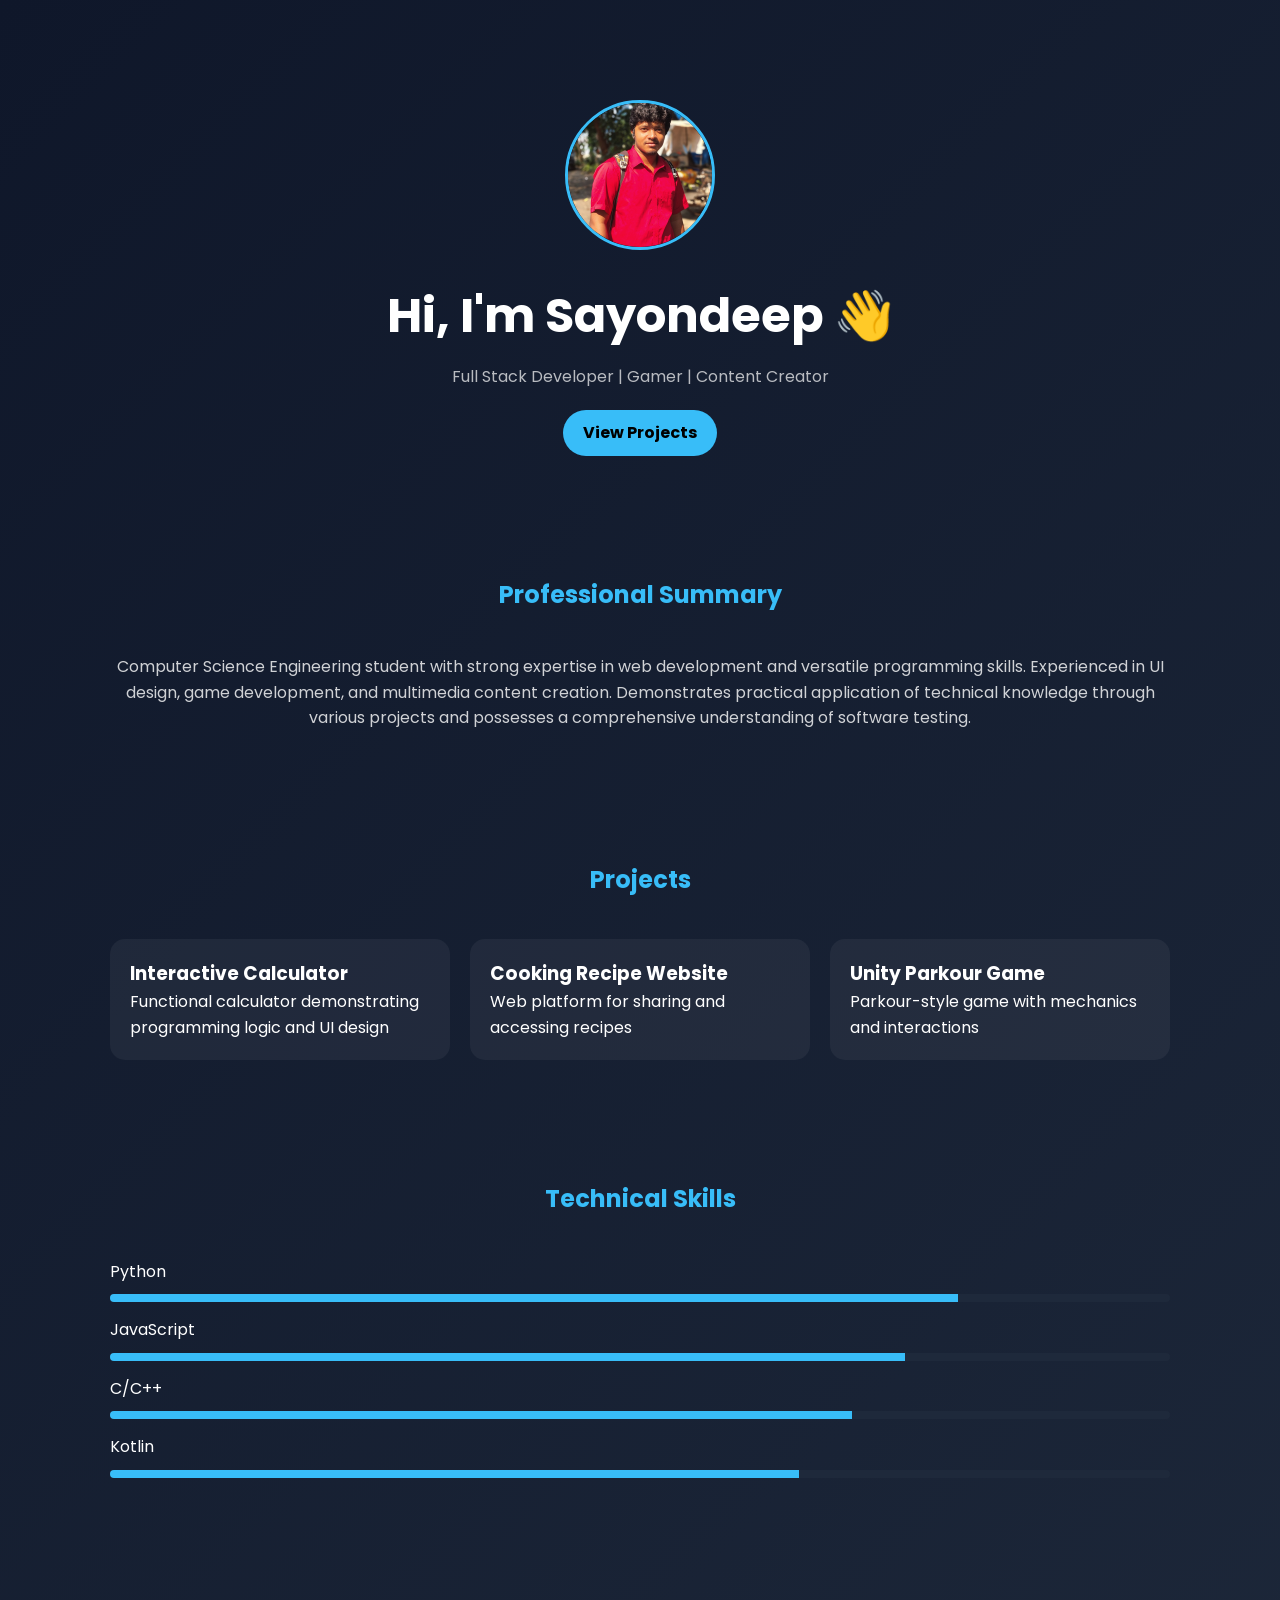
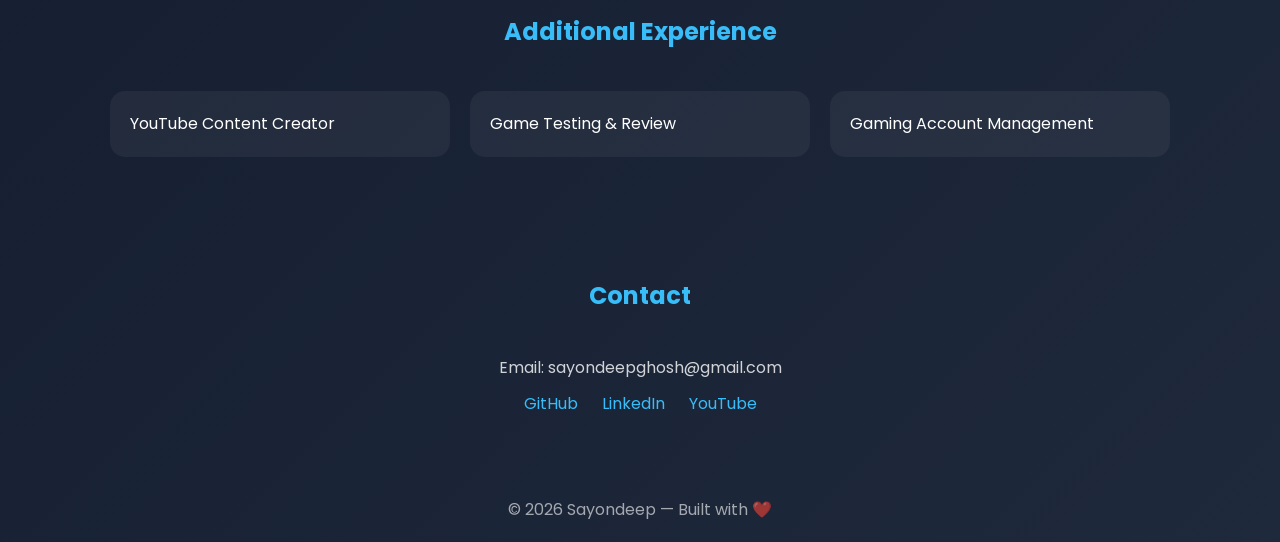
==== commit 7b321360: "Revamp resume layout and styling in index.html Updated the resume HTML structure and styles, changin" ====
--- a/index.html
+++ b/index.html
@@ -1,710 +1,185 @@
-<html><head><meta http-equiv="Content-Type" content="text/html; charset=utf-8"/><title>Sayondeep Ghosh - Resume</title><style>
-/* cspell:disable-file */
-/* webkit printing magic: print all background colors */
-html {
-	-webkit-print-color-adjust: exact;
-}
-* {
-	box-sizing: border-box;
-	-webkit-print-color-adjust: exact;
-}
+<!DOCTYPE html>
+<html lang="en">
+<head>
+  <meta charset="UTF-8">
+  <meta name="viewport" content="width=device-width, initial-scale=1.0">
+  <title>Sayondeep Portfolio</title>
+  <link href="https://fonts.googleapis.com/css2?family=Poppins:wght@300;400;600&display=swap" rel="stylesheet">
+  <style>
+    * { margin: 0; padding: 0; box-sizing: border-box; }
+    body {
+      font-family: 'Poppins', sans-serif;
+      background: linear-gradient(135deg, #0f172a, #1e293b);
+      color: #fff;
+      line-height: 1.6;
+    }
 
-html,
-body {
-	margin: 0;
-	padding: 0;
-}
-@media only screen {
-	body {
-		margin: 2em auto;
-		max-width: 900px;
-		color: rgb(55, 53, 47);
-	}
-}
+    header {
+      text-align: center;
+      padding: 100px 20px 60px;
+    }
 
-body {
-	line-height: 1.5;
-	white-space: pre-wrap;
-}
+    header h1 { font-size: 3rem; }
+    header p { opacity: 0.7; margin-top: 10px; }
 
-a,
-a.visited {
-	color: inherit;
-	text-decoration: underline;
-}
+    .btn {
+      display: inline-block;
+      margin-top: 20px;
+      padding: 10px 20px;
+      border-radius: 25px;
+      background: #38bdf8;
+      color: #000;
+      text-decoration: none;
+      font-weight: bold;
+    }
 
-.pdf-relative-link-path {
-	font-size: 80%;
-	color: #444;
-}
+    section {
+      padding: 60px 20px;
+      max-width: 1100px;
+      margin: auto;
+    }
 
-h1,
-h2,
-h3 {
-	letter-spacing: -0.01em;
-	line-height: 1.2;
-	font-weight: 600;
-	margin-bottom: 0;
-}
+    h2 {
+      text-align: center;
+      margin-bottom: 40px;
+      color: #38bdf8;
+    }
 
-/* Override strong tags inside headings to maintain consistent weight */
-h1 strong,
-h2 strong,
-h3 strong {
-	font-weight: 600;
-}
+    .grid {
+      display: grid;
+      grid-template-columns: repeat(auto-fit, minmax(250px, 1fr));
+      gap: 20px;
+    }
 
-.page-title {
-	font-size: 2.5rem;
-	font-weight: 700;
-	margin-top: 0;
-	margin-bottom: 0.75em;
-}
+    .card {
+      background: rgba(255,255,255,0.05);
+      padding: 20px;
+      border-radius: 15px;
+      transition: 0.3s;
+    }
 
-h1 {
-	font-size: 1.875rem;
-	margin-top: 1.875rem;
-}
+    .card:hover {
+      transform: translateY(-10px);
+      background: rgba(255,255,255,0.1);
+    }
 
-h2 {
-	font-size: 1.5rem;
-	margin-top: 1.5rem;
-}
+    .skills span {
+      display: block;
+      margin: 10px 0;
+    }
 
-h3 {
-	font-size: 1.25rem;
-	margin-top: 1.25rem;
-}
+    .bar {
+      height: 8px;
+      background: #1e293b;
+      border-radius: 10px;
+      overflow: hidden;
+      margin-bottom: 15px;
+    }
 
-.source {
-	border: 1px solid #ddd;
-	border-radius: 3px;
-	padding: 1.5em;
-	word-break: break-all;
-}
+    .bar div {
+      height: 100%;
+      background: #38bdf8;
+    }
 
-.callout {
-	border-radius: 10px;
-	padding: 1rem;
-}
+    .contact p, .about p {
+      text-align: center;
+      opacity: 0.8;
+      margin: 10px 0;
+    }
 
-figure {
-	margin: 1.25em 0;
-	page-break-inside: avoid;
-}
+    .links {
+      text-align: center;
+      margin-top: 10px;
+    }
 
-figcaption {
-	opacity: 0.5;
-	font-size: 85%;
-	margin-top: 0.5em;
-}
+    .links a {
+      color: #38bdf8;
+      margin: 0 10px;
+      text-decoration: none;
+    }
 
-mark {
-	background-color: transparent;
-}
+    footer {
+      text-align: center;
+      padding: 20px;
+      opacity: 0.6;
+    }
+  </style>
+</head>
+<body>
 
-.indented {
-	padding-left: 1.5em;
-}
+<header>
+  <img src="profile.jpg" alt="Sayondeep" style="width:150px;height:150px;border-radius:50%;object-fit:cover;margin-bottom:20px;border:3px solid #38bdf8;">
+  <h1>Hi, I'm Sayondeep 👋</h1>
+  <p>Full Stack Developer | Gamer | Content Creator</p>
+  <a href="#projects" class="btn">View Projects</a>
+</header>
 
-hr {
-	background: transparent;
-	display: block;
-	width: 100%;
-	height: 1px;
-	visibility: visible;
-	border: none;
-	border-bottom: 1px solid rgba(55, 53, 47, 0.09);
-}
+<section class="about">
+  <h2>Professional Summary</h2>
+  <p>
+    Computer Science Engineering student with strong expertise in web development and versatile programming skills.
+    Experienced in UI design, game development, and multimedia content creation. Demonstrates practical application
+    of technical knowledge through various projects and possesses a comprehensive understanding of software testing.
+  </p>
+</section>
 
-img {
-	max-width: 100%;
-}
+<section id="projects">
+  <h2>Projects</h2>
+  <div class="grid">
+    <div class="card">
+      <h3>Interactive Calculator</h3>
+      <p>Functional calculator demonstrating programming logic and UI design</p>
+    </div>
+    <div class="card">
+      <h3>Cooking Recipe Website</h3>
+      <p>Web platform for sharing and accessing recipes</p>
+    </div>
+    <div class="card">
+      <h3>Unity Parkour Game</h3>
+      <p>Parkour-style game with mechanics and interactions</p>
+    </div>
+  </div>
+</section>
 
-@media only print {
-	img {
-		max-height: 100vh;
-		object-fit: contain;
-	}
-}
+<section>
+  <h2>Technical Skills</h2>
+  <div class="skills">
+    <span>Python</span>
+    <div class="bar"><div style="width:80%"></div></div>
 
-@page {
-	margin: 1in;
-}
+    <span>JavaScript</span>
+    <div class="bar"><div style="width:75%"></div></div>
 
-.collection-content {
-	font-size: 0.875rem;
-}
+    <span>C/C++</span>
+    <div class="bar"><div style="width:70%"></div></div>
 
-.collection-content td {
-	white-space: pre-wrap;
-	word-break: break-word;
-}
+    <span>Kotlin</span>
+    <div class="bar"><div style="width:65%"></div></div>
+  </div>
+</section>
 
-.column-list {
-	display: flex;
-	gap: 46px;
-}
+<section>
+  <h2>Additional Experience</h2>
+  <div class="grid">
+    <div class="card">YouTube Content Creator</div>
+    <div class="card">Game Testing & Review</div>
+    <div class="card">Gaming Account Management</div>
+  </div>
+</section>
 
-.column {
-	min-width: 0;
-	overflow: hidden;
-}
+<section class="contact">
+  <h2>Contact</h2>
+  <p>Email: sayondeepghosh@gmail.com</p>
+  <div class="links">
+    <a href="https://github.com/SayondeepYT" target="_blank">GitHub</a>
+    <a href="https://linkedin.com/in/sayondeep-ghosh-693245319" target="_blank">LinkedIn</a>
+    <a href="https://youtube.com/SayondeepYT" target="_blank">YouTube</a>
+  </div>
+</section>
 
-.column > *:first-child {
-	margin-top: 0;
-}
+<footer>
+  © 2026 Sayondeep — Built with ❤️
+</footer>
 
-.table_of_contents-item {
-	display: block;
-	font-size: 0.875rem;
-	line-height: 1.3;
-	padding: 0.125rem;
-}
-
-.table_of_contents-indent-1 {
-	margin-left: 1.5rem;
-}
-
-.table_of_contents-indent-2 {
-	margin-left: 3rem;
-}
-
-.table_of_contents-indent-3 {
-	margin-left: 4.5rem;
-}
-
-.table_of_contents-link {
-	text-decoration: none;
-	opacity: 0.7;
-	border-bottom: 1px solid rgba(55, 53, 47, 0.18);
-}
-
-table,
-th,
-td {
-	border: 1px solid rgba(55, 53, 47, 0.09);
-	border-collapse: collapse;
-}
-
-table {
-	border-left: none;
-	border-right: none;
-}
-
-th,
-td {
-	font-weight: normal;
-	padding: 0.25em 0.5em;
-	line-height: 1.5;
-	min-height: 1.5em;
-	text-align: left;
-}
-
-th {
-	color: rgba(55, 53, 47, 0.6);
-}
-
-ol,
-ul {
-	margin: 0;
-	margin-block-start: 0.6em;
-	margin-block-end: 0.6em;
-}
-
-li > ol:first-child,
-li > ul:first-child {
-	margin-block-start: 0.6em;
-}
-
-ul > li {
-	list-style: disc;
-}
-
-ul.to-do-list {
-	padding-inline-start: 0;
-}
-
-ul.to-do-list > li {
-	list-style: none;
-}
-
-.to-do-children-checked {
-	text-decoration: line-through;
-	opacity: 0.375;
-}
-
-ul.toggle > li {
-	list-style: none;
-}
-
-ul {
-	padding-inline-start: 1.7em;
-}
-
-ul > li {
-	padding-left: 0.1em;
-}
-
-ol {
-	padding-inline-start: 1.6em;
-}
-
-ol > li {
-	padding-left: 0.2em;
-}
-
-.mono ol {
-	padding-inline-start: 2em;
-}
-
-.mono ol > li {
-	text-indent: -0.4em;
-}
-
-.toggle {
-	padding-inline-start: 0em;
-	list-style-type: none;
-}
-
-/* Indent toggle children */
-.toggle > li > details {
-	padding-left: 1.7em;
-}
-
-.toggle > li > details > summary {
-	margin-left: -1.1em;
-}
-
-.selected-value {
-	display: inline-block;
-	padding: 0 0.5em;
-	background: rgba(206, 205, 202, 0.5);
-	border-radius: 3px;
-	margin-right: 0.5em;
-	margin-top: 0.3em;
-	margin-bottom: 0.3em;
-	white-space: nowrap;
-}
-
-.collection-title {
-	display: inline-block;
-	margin-right: 1em;
-}
-
-.page-description {
-	margin-bottom: 2em;
-}
-
-.simple-table {
-	margin-top: 1em;
-	font-size: 0.875rem;
-	empty-cells: show;
-}
-.simple-table td {
-	height: 29px;
-	min-width: 120px;
-}
-
-.simple-table th {
-	height: 29px;
-	min-width: 120px;
-}
-
-.simple-table-header-color {
-	background: rgb(247, 246, 243);
-	color: black;
-}
-.simple-table-header {
-	font-weight: 500;
-}
-
-time {
-	opacity: 0.5;
-}
-
-.icon {
-	display: inline-flex;
-	align-items: center;
-	justify-content: center;
-	max-width: 1.2em;
-	max-height: 1.2em;
-	text-decoration: none;
-	vertical-align: text-bottom;
-	margin-right: 0.5em;
-}
-
-img.icon {
-	border-radius: 3px;
-}
-
-.callout img.notion-static-icon {
-	width: 1em;
-	height: 1em;
-}
-
-.callout p {
-	margin: 0;
-}
-
-.callout h1,
-.callout h2,
-.callout h3 {
-	margin: 0 0 0.6rem;
-}
-
-.user-icon {
-	width: 1.5em;
-	height: 1.5em;
-	border-radius: 100%;
-	margin-right: 0.5rem;
-}
-
-.user-icon-inner {
-	font-size: 0.8em;
-}
-
-.text-icon {
-	border: 1px solid #000;
-	text-align: center;
-}
-
-.page-cover-image {
-	display: block;
-	object-fit: cover;
-	width: 100%;
-	max-height: 30vh;
-}
-
-.page-header-icon {
-	font-size: 3rem;
-	margin-bottom: 1rem;
-}
-
-.page-header-icon-with-cover {
-	margin-top: -0.72em;
-	margin-left: 0.07em;
-}
-
-.page-header-icon img {
-	border-radius: 3px;
-}
-
-.link-to-page {
-	margin: 1em 0;
-	padding: 0;
-	border: none;
-	font-weight: 500;
-}
-
-p > .user {
-	opacity: 0.5;
-}
-
-td > .user,
-td > time {
-	white-space: nowrap;
-}
-
-input[type="checkbox"] {
-	transform: scale(1.5);
-	margin-right: 0.6em;
-	vertical-align: middle;
-}
-
-p {
-	margin-top: 0.5em;
-	margin-bottom: 0.5em;
-}
-
-.image {
-	border: none;
-	margin: 1.5em 0;
-	padding: 0;
-	border-radius: 0;
-	text-align: center;
-}
-
-.code,
-code {
-	background: rgba(135, 131, 120, 0.15);
-	border-radius: 3px;
-	padding: 0.2em 0.4em;
-	border-radius: 3px;
-	font-size: 85%;
-	tab-size: 2;
-}
-
-code {
-	color: #eb5757;
-}
-
-.code {
-	padding: 1.5em 1em;
-}
-
-.code-wrap {
-	white-space: pre-wrap;
-	word-break: break-all;
-}
-
-.code > code {
-	background: none;
-	padding: 0;
-	font-size: 100%;
-	color: inherit;
-}
-
-blockquote {
-	font-size: 1em;
-	margin: 1em 0;
-	padding-left: 1em;
-	border-left: 3px solid rgb(55, 53, 47);
-}
-
-blockquote.quote-large {
-	font-size: 1.25em;
-}
-
-.bookmark {
-	text-decoration: none;
-	max-height: 8em;
-	padding: 0;
-	display: flex;
-	width: 100%;
-	align-items: stretch;
-}
-
-.bookmark-title {
-	font-size: 0.85em;
-	overflow: hidden;
-	text-overflow: ellipsis;
-	height: 1.75em;
-	white-space: nowrap;
-}
-
-.bookmark-text {
-	display: flex;
-	flex-direction: column;
-}
-
-.bookmark-info {
-	flex: 4 1 180px;
-	padding: 12px 14px 14px;
-	display: flex;
-	flex-direction: column;
-	justify-content: space-between;
-}
-
-.bookmark-image {
-	width: 33%;
-	flex: 1 1 180px;
-	display: block;
-	position: relative;
-	object-fit: cover;
-	border-radius: 1px;
-}
-
-.bookmark-description {
-	color: rgba(55, 53, 47, 0.6);
-	font-size: 0.75em;
-	overflow: hidden;
-	max-height: 4.5em;
-	word-break: break-word;
-}
-
-.bookmark-href {
-	font-size: 0.75em;
-	margin-top: 0.25em;
-}
-
-.sans { font-family: ui-sans-serif, -apple-system, BlinkMacSystemFont, "Segoe UI Variable Display", "Segoe UI", Helvetica, "Apple Color Emoji", "Noto Sans Arabic", "Noto Sans Hebrew", Arial, sans-serif, "Segoe UI Emoji", "Segoe UI Symbol"; }
-.code { font-family: "SFMono-Regular", Menlo, Consolas, "PT Mono", "Liberation Mono", Courier, monospace; }
-.serif { font-family: Lyon-Text, Georgia, ui-serif, serif; }
-.mono { font-family: iawriter-mono, Nitti, Menlo, Courier, monospace; }
-.pdf .sans { font-family: Inter, ui-sans-serif, -apple-system, BlinkMacSystemFont, "Segoe UI Variable Display", "Segoe UI", Helvetica, "Apple Color Emoji", "Noto Sans Arabic", "Noto Sans Hebrew", Arial, sans-serif, "Segoe UI Emoji", "Segoe UI Symbol", 'Twemoji', 'Noto Color Emoji', 'Noto Sans CJK JP'; }
-.pdf:lang(zh-CN) .sans { font-family: Inter, ui-sans-serif, -apple-system, BlinkMacSystemFont, "Segoe UI Variable Display", "Segoe UI", Helvetica, "Apple Color Emoji", "Noto Sans Arabic", "Noto Sans Hebrew", Arial, sans-serif, "Segoe UI Emoji", "Segoe UI Symbol", 'Twemoji', 'Noto Color Emoji', 'Noto Sans CJK SC'; }
-.pdf:lang(zh-TW) .sans { font-family: Inter, ui-sans-serif, -apple-system, BlinkMacSystemFont, "Segoe UI Variable Display", "Segoe UI", Helvetica, "Apple Color Emoji", "Noto Sans Arabic", "Noto Sans Hebrew", Arial, sans-serif, "Segoe UI Emoji", "Segoe UI Symbol", 'Twemoji', 'Noto Color Emoji', 'Noto Sans CJK TC'; }
-.pdf:lang(ko-KR) .sans { font-family: Inter, ui-sans-serif, -apple-system, BlinkMacSystemFont, "Segoe UI Variable Display", "Segoe UI", Helvetica, "Apple Color Emoji", "Noto Sans Arabic", "Noto Sans Hebrew", Arial, sans-serif, "Segoe UI Emoji", "Segoe UI Symbol", 'Twemoji', 'Noto Color Emoji', 'Noto Sans CJK KR'; }
-.pdf .code { font-family: Source Code Pro, "SFMono-Regular", Menlo, Consolas, "PT Mono", "Liberation Mono", Courier, monospace, 'Twemoji', 'Noto Color Emoji', 'Noto Sans Mono CJK JP'; }
-.pdf:lang(zh-CN) .code { font-family: Source Code Pro, "SFMono-Regular", Menlo, Consolas, "PT Mono", "Liberation Mono", Courier, monospace, 'Twemoji', 'Noto Color Emoji', 'Noto Sans Mono CJK SC'; }
-.pdf:lang(zh-TW) .code { font-family: Source Code Pro, "SFMono-Regular", Menlo, Consolas, "PT Mono", "Liberation Mono", Courier, monospace, 'Twemoji', 'Noto Color Emoji', 'Noto Sans Mono CJK TC'; }
-.pdf:lang(ko-KR) .code { font-family: Source Code Pro, "SFMono-Regular", Menlo, Consolas, "PT Mono", "Liberation Mono", Courier, monospace, 'Twemoji', 'Noto Color Emoji', 'Noto Sans Mono CJK KR'; }
-.pdf .serif { font-family: PT Serif, Lyon-Text, Georgia, ui-serif, serif, 'Twemoji', 'Noto Color Emoji', 'Noto Serif CJK JP'; }
-.pdf:lang(zh-CN) .serif { font-family: PT Serif, Lyon-Text, Georgia, ui-serif, serif, 'Twemoji', 'Noto Color Emoji', 'Noto Serif CJK SC'; }
-.pdf:lang(zh-TW) .serif { font-family: PT Serif, Lyon-Text, Georgia, ui-serif, serif, 'Twemoji', 'Noto Color Emoji', 'Noto Serif CJK TC'; }
-.pdf:lang(ko-KR) .serif { font-family: PT Serif, Lyon-Text, Georgia, ui-serif, serif, 'Twemoji', 'Noto Color Emoji', 'Noto Serif CJK KR'; }
-.pdf .mono { font-family: PT Mono, iawriter-mono, Nitti, Menlo, Courier, monospace, 'Twemoji', 'Noto Color Emoji', 'Noto Sans Mono CJK JP'; }
-.pdf:lang(zh-CN) .mono { font-family: PT Mono, iawriter-mono, Nitti, Menlo, Courier, monospace, 'Twemoji', 'Noto Color Emoji', 'Noto Sans Mono CJK SC'; }
-.pdf:lang(zh-TW) .mono { font-family: PT Mono, iawriter-mono, Nitti, Menlo, Courier, monospace, 'Twemoji', 'Noto Color Emoji', 'Noto Sans Mono CJK TC'; }
-.pdf:lang(ko-KR) .mono { font-family: PT Mono, iawriter-mono, Nitti, Menlo, Courier, monospace, 'Twemoji', 'Noto Color Emoji', 'Noto Sans Mono CJK KR'; }
-.highlight-default {
-	color: rgba(44, 44, 43, 1);
-}
-.highlight-gray {
-	color: rgba(125, 122, 117, 1);
-	fill: rgba(125, 122, 117, 1);
-}
-.highlight-brown {
-	color: rgba(159, 118, 90, 1);
-	fill: rgba(159, 118, 90, 1);
-}
-.highlight-orange {
-	color: rgba(210, 123, 45, 1);
-	fill: rgba(210, 123, 45, 1);
-}
-.highlight-yellow {
-	color: rgba(203, 148, 52, 1);
-	fill: rgba(203, 148, 52, 1);
-}
-.highlight-teal {
-	color: rgba(80, 148, 110, 1);
-	fill: rgba(80, 148, 110, 1);
-}
-.highlight-blue {
-	color: rgba(56, 125, 201, 1);
-	fill: rgba(56, 125, 201, 1);
-}
-.highlight-purple {
-	color: rgba(154, 107, 180, 1);
-	fill: rgba(154, 107, 180, 1);
-}
-.highlight-pink {
-	color: rgba(193, 76, 138, 1);
-	fill: rgba(193, 76, 138, 1);
-}
-.highlight-red {
-	color: rgba(207, 81, 72, 1);
-	fill: rgba(207, 81, 72, 1);
-}
-.highlight-default_background {
-	color: rgba(44, 44, 43, 1);
-}
-.highlight-gray_background {
-	background: rgba(42, 28, 0, 0.07);
-}
-.highlight-brown_background {
-	background: rgba(139, 46, 0, 0.086);
-}
-.highlight-orange_background {
-	background: rgba(224, 101, 1, 0.129);
-}
-.highlight-yellow_background {
-	background: rgba(211, 168, 0, 0.137);
-}
-.highlight-teal_background {
-	background: rgba(0, 100, 45, 0.09);
-}
-.highlight-blue_background {
-	background: rgba(0, 124, 215, 0.094);
-}
-.highlight-purple_background {
-	background: rgba(102, 0, 178, 0.078);
-}
-.highlight-pink_background {
-	background: rgba(197, 0, 93, 0.086);
-}
-.highlight-red_background {
-	background: rgba(223, 22, 0, 0.094);
-}
-.block-color-default {
-	color: inherit;
-	fill: inherit;
-}
-.block-color-gray {
-	color: rgba(125, 122, 117, 1);
-	fill: rgba(125, 122, 117, 1);
-}
-.block-color-brown {
-	color: rgba(159, 118, 90, 1);
-	fill: rgba(159, 118, 90, 1);
-}
-.block-color-orange {
-	color: rgba(210, 123, 45, 1);
-	fill: rgba(210, 123, 45, 1);
-}
-.block-color-yellow {
-	color: rgba(203, 148, 52, 1);
-	fill: rgba(203, 148, 52, 1);
-}
-.block-color-teal {
-	color: rgba(80, 148, 110, 1);
-	fill: rgba(80, 148, 110, 1);
-}
-.block-color-blue {
-	color: rgba(56, 125, 201, 1);
-	fill: rgba(56, 125, 201, 1);
-}
-.block-color-purple {
-	color: rgba(154, 107, 180, 1);
-	fill: rgba(154, 107, 180, 1);
-}
-.block-color-pink {
-	color: rgba(193, 76, 138, 1);
-	fill: rgba(193, 76, 138, 1);
-}
-.block-color-red {
-	color: rgba(207, 81, 72, 1);
-	fill: rgba(207, 81, 72, 1);
-}
-.block-color-default_background {
-	color: inherit;
-	fill: inherit;
-}
-.block-color-gray_background {
-	background: rgba(240, 239, 237, 1);
-}
-.block-color-brown_background {
-	background: rgba(245, 237, 233, 1);
-}
-.block-color-orange_background {
-	background: rgba(251, 235, 222, 1);
-}
-.block-color-yellow_background {
-	background: rgba(249, 243, 220, 1);
-}
-.block-color-teal_background {
-	background: rgba(232, 241, 236, 1);
-}
-.block-color-blue_background {
-	background: rgba(229, 242, 252, 1);
-}
-.block-color-purple_background {
-	background: rgba(243, 235, 249, 1);
-}
-.block-color-pink_background {
-	background: rgba(250, 233, 241, 1);
-}
-.block-color-red_background {
-	background: rgba(252, 233, 231, 1);
-}
-.select-value-color-default { background-color: rgba(42, 28, 0, 0.07); }
-.select-value-color-gray { background-color: rgba(28, 19, 1, 0.11); }
-.select-value-color-brown { background-color: rgba(127, 51, 0, 0.156); }
-.select-value-color-orange { background-color: rgba(196, 88, 0, 0.203); }
-.select-value-color-yellow { background-color: rgba(209, 156, 0, 0.282); }
-.select-value-color-green { background-color: rgba(0, 96, 38, 0.156); }
-.select-value-color-blue { background-color: rgba(0, 118, 217, 0.203); }
-.select-value-color-purple { background-color: rgba(92, 0, 163, 0.141); }
-.select-value-color-pink { background-color: rgba(183, 0, 78, 0.152); }
-.select-value-color-red { background-color: rgba(206, 24, 0, 0.164); }
-
-.checkbox {
-	display: inline-flex;
-	vertical-align: text-bottom;
-	width: 16;
-	height: 16;
-	background-size: 16px;
-	margin-left: 2px;
-	margin-right: 5px;
-}
-
-.checkbox-on {
-	background-image: url("data:image/svg+xml;charset=UTF-8,%3Csvg%20width%3D%2216%22%20height%3D%2216%22%20viewBox%3D%220%200%2016%2016%22%20fill%3D%22none%22%20xmlns%3D%22http%3A%2F%2Fwww.w3.org%2F2000%2Fsvg%22%3E%0A%3Crect%20width%3D%2216%22%20height%3D%2216%22%20fill%3D%22%2358A9D7%22%2F%3E%0A%3Cpath%20d%3D%22M6.71429%2012.2852L14%204.9995L12.7143%203.71436L6.71429%209.71378L3.28571%206.2831L2%207.57092L6.71429%2012.2852Z%22%20fill%3D%22white%22%2F%3E%0A%3C%2Fsvg%3E");
-}
-
-.checkbox-off {
-	background-image: url("data:image/svg+xml;charset=UTF-8,%3Csvg%20width%3D%2216%22%20height%3D%2216%22%20viewBox%3D%220%200%2016%2016%22%20fill%3D%22none%22%20xmlns%3D%22http%3A%2F%2Fwww.w3.org%2F2000%2Fsvg%22%3E%0A%3Crect%20x%3D%220.75%22%20y%3D%220.75%22%20width%3D%2214.5%22%20height%3D%2214.5%22%20fill%3D%22white%22%20stroke%3D%22%2336352F%22%20stroke-width%3D%221.5%22%2F%3E%0A%3C%2Fsvg%3E");
-}
-	
-</style></head><body><article id="1f9b5571-9aa6-80cb-a335-d45801eeeb9b" class="page sans"><header><h1 class="page-title" dir="auto">Sayondeep Ghosh - Resume</h1><p class="page-description" dir="auto"></p></header><div class="page-body"><div style="display:contents" dir="auto"><h1 id="1f9b5571-9aa6-8017-b65f-e0209e73388d" class="block-color-blue">Contact Information</h1></div><div style="display:contents" dir="auto"><p id="1f9b5571-9aa6-8092-ab26-f4a64191913a" class="">Email: <a href="mailto:sayondeepghosh@gmail.com">sayondeepghosh@gmail.com</a></p></div><div style="display:contents" dir="auto"><p id="1f9b5571-9aa6-8007-b4bf-dccaccda66a4" class="">LinkedIn: <a href="http://linkedin.com/in/sayondeep-ghosh-693245319">linkedin.com/in/sayondeep-ghosh-693245319</a></p></div><div style="display:contents" dir="auto"><p id="1f9b5571-9aa6-803a-84aa-f88f17230f98" class="">GitHub: <a href="http://github.com/SayondeepYT">github.com/SayondeepYT</a></p></div><div style="display:contents" dir="auto"><h1 id="1f9b5571-9aa6-8091-9534-fef0d19d1399" class="block-color-blue">Professional Summary</h1></div><div style="display:contents" dir="auto"><p id="1f9b5571-9aa6-80cb-ad59-f622122cfbe5" class="">Computer Science Engineering student with strong expertise in web development and versatile programming skills. Experienced in UI design, game development, and multimedia content creation. Demonstrates practical application of technical knowledge through various projects and possesses a comprehensive understanding of software testing.</p></div><div style="display:contents" dir="auto"><h1 id="1f9b5571-9aa6-8009-9003-ed1bb56cd29d" class="block-color-blue">Technical Skills</h1></div><div style="display:contents" dir="auto"><div id="1f9b5571-9aa6-802e-a112-d8ed41f080fe" class="column-list"><div style="display:contents" dir="auto"><div id="1f9b5571-9aa6-805a-b4ff-e7d1e47977a7" style="width:100%" class="column"><div style="display:contents" dir="auto"><h3 id="1f9b5571-9aa6-803d-8235-cc2ea348f908" class="">Programming Languages</h3></div><div style="display:contents" dir="auto"><ul id="1f9b5571-9aa6-8032-bb3e-ca53e9e11206" class="bulleted-list"><li style="list-style-type:disc">Python</li></ul></div><div style="display:contents" dir="auto"><ul id="1f9b5571-9aa6-8037-b955-cfaa44ef7b1d" class="bulleted-list"><li style="list-style-type:disc">C/C++</li></ul></div><div style="display:contents" dir="auto"><ul id="1f9b5571-9aa6-80ed-8b8d-ea5cd10785ce" class="bulleted-list"><li style="list-style-type:disc">JavaScript</li></ul></div><div style="display:contents" dir="auto"><ul id="1f9b5571-9aa6-804f-824b-f94a4e3dc9d1" class="bulleted-list"><li style="list-style-type:disc">Kotlin</li></ul></div></div></div><div style="display:contents" dir="auto"><div id="1f9b5571-9aa6-80bd-839e-cd79f15bd83b" style="width:100%" class="column"><div style="display:contents" dir="auto"><h3 id="1f9b5571-9aa6-8075-a6e2-eba4e04718a9" class="">Development</h3></div><div style="display:contents" dir="auto"><ul id="1f9b5571-9aa6-8040-8299-cb73dc921a21" class="bulleted-list"><li style="list-style-type:disc">Web Development</li></ul></div><div style="display:contents" dir="auto"><ul id="1f9b5571-9aa6-8043-9ebc-c239307273e5" class="bulleted-list"><li style="list-style-type:disc">Unity Game Development</li></ul></div><div style="display:contents" dir="auto"><ul id="1f9b5571-9aa6-802d-a23d-eee01c7950b3" class="bulleted-list"><li style="list-style-type:disc">UI Design</li></ul></div><div style="display:contents" dir="auto"><ul id="1f9b5571-9aa6-8028-a0d4-f6ec47d74984" class="bulleted-list"><li style="list-style-type:disc">Android Testing (Up to Android 16)</li></ul></div></div></div><div style="display:contents" dir="auto"><div id="1f9b5571-9aa6-80dc-afcc-df51f2212930" style="width:100%" class="column"><div style="display:contents" dir="auto"><h3 id="1f9b5571-9aa6-804d-ac30-e6deae70021b" class="">Creative Skills</h3></div><div style="display:contents" dir="auto"><ul id="1f9b5571-9aa6-807d-9a7e-fa2a8078ecc0" class="bulleted-list"><li style="list-style-type:disc">Video Editing</li></ul></div><div style="display:contents" dir="auto"><ul id="1f9b5571-9aa6-80a1-a99b-c2680e3d5809" class="bulleted-list"><li style="list-style-type:disc">Photo Editing</li></ul></div><div style="display:contents" dir="auto"><ul id="1f9b5571-9aa6-80a6-8845-f31746934f41" class="bulleted-list"><li style="list-style-type:disc">Content Creation</li></ul></div><div style="display:contents" dir="auto"><ul id="1f9b5571-9aa6-8049-8831-e519d7a25dcc" class="bulleted-list"><li style="list-style-type:disc">Digital Media Management</li></ul></div></div></div></div></div><div style="display:contents" dir="auto"><h1 id="1f9b5571-9aa6-8094-be1b-f2a432fdcfd7" class="block-color-blue">Projects</h1></div><div style="display:contents" dir="auto"><ul id="1f9b5571-9aa6-80ec-a024-eb5e17c991f5" class="bulleted-list"><li style="list-style-type:disc"><strong>Interactive Calculator Application</strong>Developed a functional calculator demonstrating programming logic and user interface design</li></ul></div><div style="display:contents" dir="auto"><ul id="1f9b5571-9aa6-8043-bdab-cb845ce0a870" class="bulleted-list"><li style="list-style-type:disc"><strong>Cooking Recipe Website</strong>Created a web-based platform for sharing and accessing cooking recipes, showcasing web development skills</li></ul></div><div style="display:contents" dir="auto"><ul id="1f9b5571-9aa6-80f0-9314-f1a31eb092d5" class="bulleted-list"><li style="list-style-type:disc"><strong>Unity Parkour Game</strong>Designed and developed a parkour-style game using Unity engine, implementing game mechanics and user interactions</li></ul></div><div style="display:contents" dir="auto"><h1 id="1f9b5571-9aa6-8014-918b-eafdd0952dfb" class="block-color-blue">Education</h1></div><div style="display:contents" dir="auto"><p id="1f9b5571-9aa6-802c-9464-d07390038318" class=""><strong>Higher Secondary Education (12th)</strong> - Completed in 2022</p></div><div style="display:contents" dir="auto"><p id="1f9b5571-9aa6-8024-a8c6-de83b55b2196" class=""><strong>Secondary Education (10th)</strong> - Completed in 2020</p></div><div style="display:contents" dir="auto"><p id="1f9b5571-9aa6-8014-a4d7-dd2c8b231581" class="">Currently pursuing Computer Science Engineering</p></div><div style="display:contents" dir="auto"><h1 id="1f9b5571-9aa6-8059-9bbc-f64546b90b79" class="block-color-blue">Additional Experience</h1></div><div style="display:contents" dir="auto"><ul id="1f9b5571-9aa6-80d3-8c72-f72ea24551db" class="bulleted-list"><li style="list-style-type:disc">YouTube Content Creator (<a href="http://www.youtube.com/SayondeepYT">www.youtube.com/SayondeepYT</a>)</li></ul></div><div style="display:contents" dir="auto"><ul id="1f9b5571-9aa6-80a1-a00c-e08e8d46ade5" class="bulleted-list"><li style="list-style-type:disc">Game Testing and Review Experience</li></ul></div><div style="display:contents" dir="auto"><ul id="1f9b5571-9aa6-80cd-9d8f-f12bc3c28639" class="bulleted-list"><li style="list-style-type:disc">Professional Account Management for Gaming Platforms</li></ul></div><div style="display:contents" dir="ltr"><figure class="block-color-blue_background callout" style="white-space:pre-wrap;display:flex" id="1f9b5571-9aa6-808b-8119-db998260a13e"><div style="width:100%">Passionate about technology and creative development, with a strong foundation in both technical and creative skills. Committed to delivering high-quality solutions and continuous learning in the field of computer science.</div></figure></div></div></article><span class="sans" style="font-size:14px;padding-top:2em"></span></body></html>
+</body>
+</html>
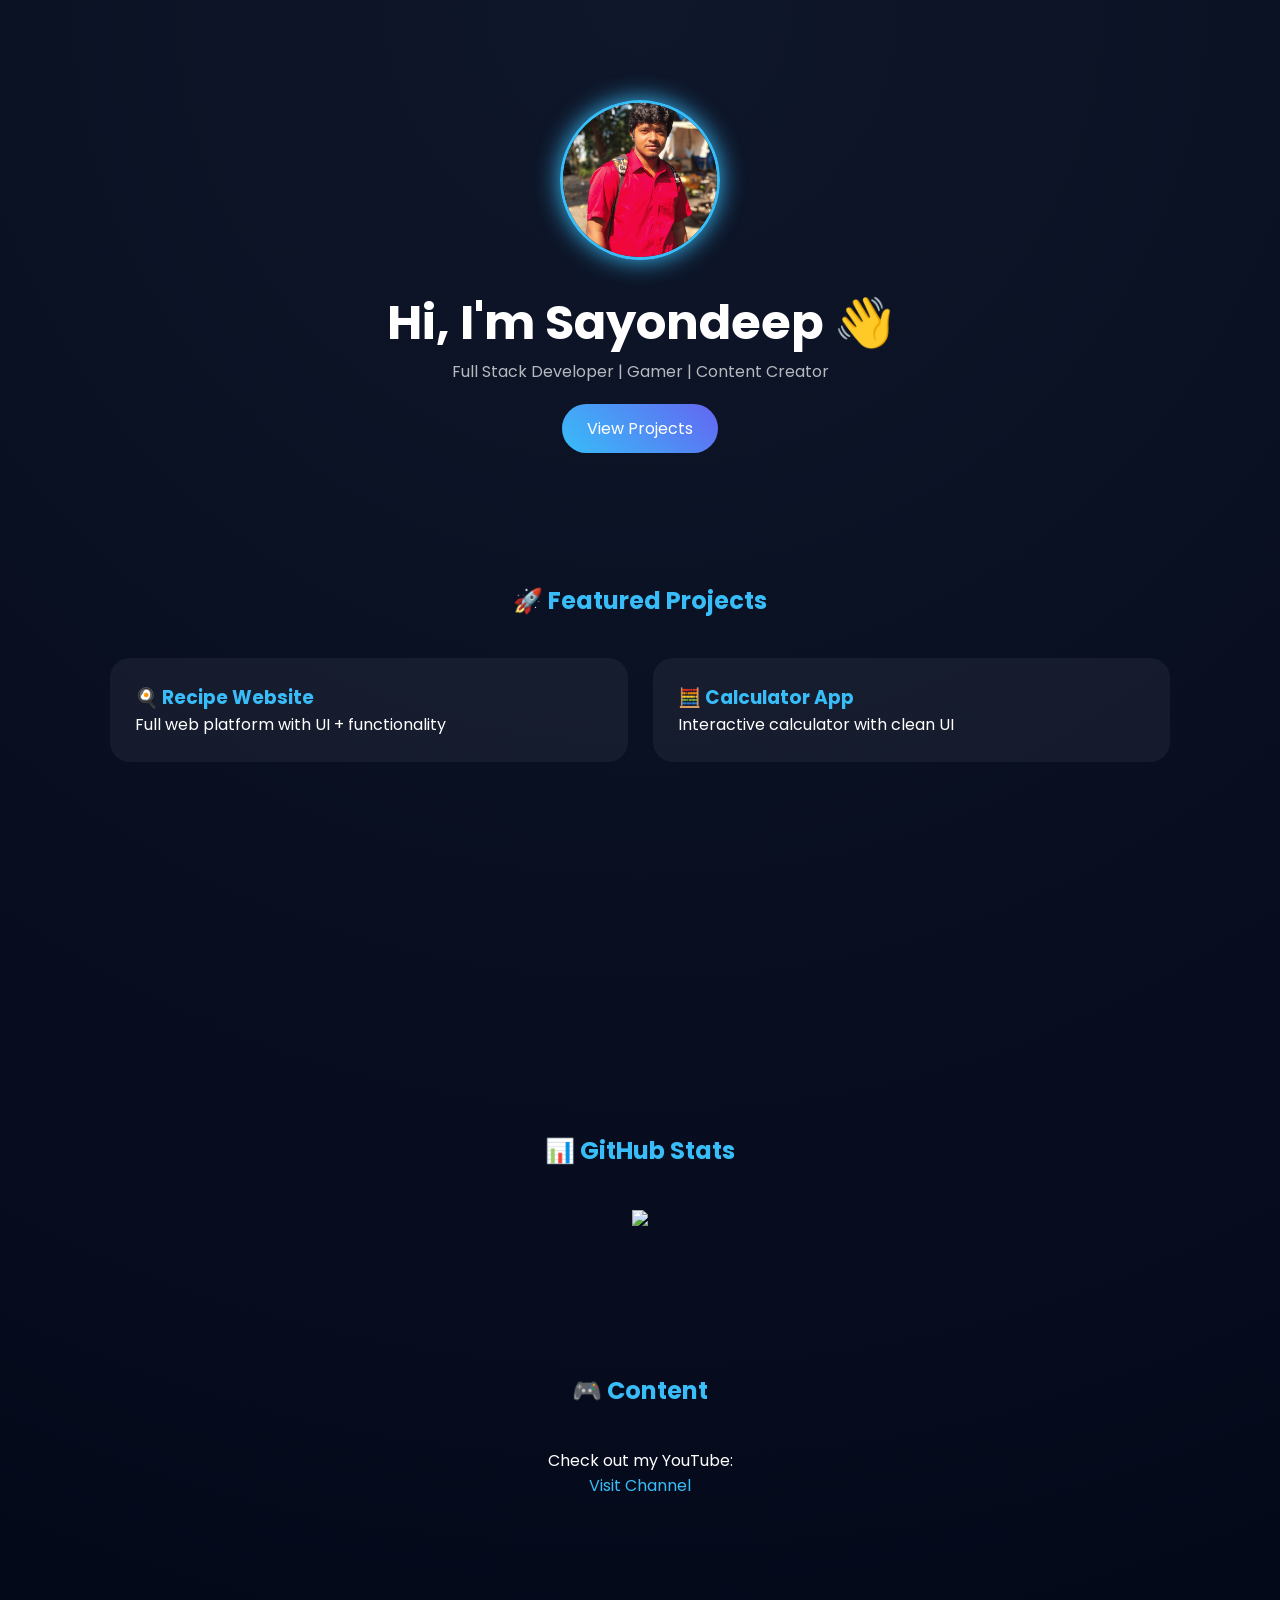
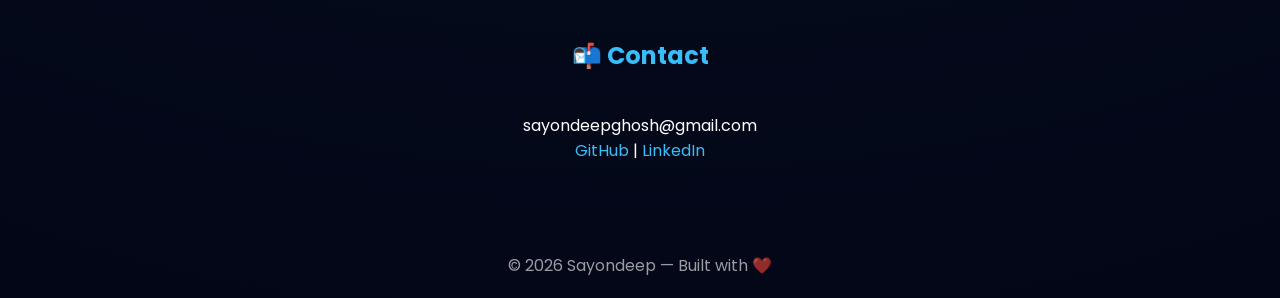
==== commit e082cf16: "Revamp index.html with new styles and sections" ====
--- a/index.html
+++ b/index.html
@@ -5,13 +5,17 @@
   <meta name="viewport" content="width=device-width, initial-scale=1.0">
   <title>Sayondeep Portfolio</title>
   <link href="https://fonts.googleapis.com/css2?family=Poppins:wght@300;400;600&display=swap" rel="stylesheet">
+
+  <!-- AOS Animation -->
+  <link href="https://unpkg.com/aos@2.3.4/dist/aos.css" rel="stylesheet">
+
   <style>
     * { margin: 0; padding: 0; box-sizing: border-box; }
+
     body {
       font-family: 'Poppins', sans-serif;
-      background: linear-gradient(135deg, #0f172a, #1e293b);
+      background: radial-gradient(circle at top, #0f172a, #020617);
       color: #fff;
-      line-height: 1.6;
     }
 
     header {
@@ -19,22 +23,34 @@
       padding: 100px 20px 60px;
     }
 
-    header h1 { font-size: 3rem; }
-    header p { opacity: 0.7; margin-top: 10px; }
+    header img {
+      width: 160px;
+      height: 160px;
+      border-radius: 50%;
+      object-fit: cover;
+      border: 3px solid #38bdf8;
+      box-shadow: 0 0 25px #38bdf8;
+    }
+
+    header h1 {
+      font-size: 3rem;
+      margin-top: 20px;
+    }
+
+    header p { opacity: 0.7; }
 
     .btn {
       display: inline-block;
       margin-top: 20px;
-      padding: 10px 20px;
-      border-radius: 25px;
-      background: #38bdf8;
-      color: #000;
+      padding: 12px 25px;
+      border-radius: 30px;
+      background: linear-gradient(45deg, #38bdf8, #6366f1);
+      color: #fff;
       text-decoration: none;
-      font-weight: bold;
     }
 
     section {
-      padding: 60px 20px;
+      padding: 70px 20px;
       max-width: 1100px;
       margin: auto;
     }
@@ -48,138 +64,107 @@
     .grid {
       display: grid;
       grid-template-columns: repeat(auto-fit, minmax(250px, 1fr));
-      gap: 20px;
+      gap: 25px;
     }
 
     .card {
       background: rgba(255,255,255,0.05);
-      padding: 20px;
-      border-radius: 15px;
-      transition: 0.3s;
+      padding: 25px;
+      border-radius: 20px;
+      transition: 0.4s;
     }
 
     .card:hover {
       transform: translateY(-10px);
-      background: rgba(255,255,255,0.1);
+      box-shadow: 0 10px 25px rgba(0,0,0,0.5);
     }
 
-    .skills span {
-      display: block;
-      margin: 10px 0;
+    .icons {
+      display: flex;
+      flex-wrap: wrap;
+      justify-content: center;
+      gap: 15px;
     }
 
-    .bar {
-      height: 8px;
-      background: #1e293b;
-      border-radius: 10px;
-      overflow: hidden;
-      margin-bottom: 15px;
-    }
-
-    .bar div {
-      height: 100%;
-      background: #38bdf8;
-    }
-
-    .contact p, .about p {
-      text-align: center;
-      opacity: 0.8;
-      margin: 10px 0;
-    }
-
-    .links {
-      text-align: center;
-      margin-top: 10px;
-    }
-
-    .links a {
-      color: #38bdf8;
-      margin: 0 10px;
-      text-decoration: none;
-    }
+    .icons img { width: 50px; }
 
     footer {
       text-align: center;
       padding: 20px;
       opacity: 0.6;
     }
+
+    a { color: #38bdf8; text-decoration: none; }
   </style>
 </head>
 <body>
 
-<header>
-  <img src="profile.jpg" alt="Sayondeep" style="width:150px;height:150px;border-radius:50%;object-fit:cover;margin-bottom:20px;border:3px solid #38bdf8;">
+<header data-aos="fade-down">
+  <img src="profile.jpg" alt="Sayondeep">
   <h1>Hi, I'm Sayondeep 👋</h1>
   <p>Full Stack Developer | Gamer | Content Creator</p>
   <a href="#projects" class="btn">View Projects</a>
 </header>
 
-<section class="about">
-  <h2>Professional Summary</h2>
-  <p>
-    Computer Science Engineering student with strong expertise in web development and versatile programming skills.
-    Experienced in UI design, game development, and multimedia content creation. Demonstrates practical application
-    of technical knowledge through various projects and possesses a comprehensive understanding of software testing.
-  </p>
-</section>
-
-<section id="projects">
-  <h2>Projects</h2>
+<section data-aos="fade-up">
+  <h2>🚀 Featured Projects</h2>
   <div class="grid">
     <div class="card">
-      <h3>Interactive Calculator</h3>
-      <p>Functional calculator demonstrating programming logic and UI design</p>
+      <h3><a href="https://different-recipes.vercel.app/">🍳 Recipe Website</a></h3>
+      <p>Full web platform with UI + functionality</p>
     </div>
+
     <div class="card">
-      <h3>Cooking Recipe Website</h3>
-      <p>Web platform for sharing and accessing recipes</p>
-    </div>
-    <div class="card">
-      <h3>Unity Parkour Game</h3>
-      <p>Parkour-style game with mechanics and interactions</p>
+      <h3><a href="https://normal-projects.vercel.app/">🧮 Calculator App</a></h3>
+      <p>Interactive calculator with clean UI</p>
     </div>
   </div>
 </section>
 
-<section>
-  <h2>Technical Skills</h2>
-  <div class="skills">
-    <span>Python</span>
-    <div class="bar"><div style="width:80%"></div></div>
-
-    <span>JavaScript</span>
-    <div class="bar"><div style="width:75%"></div></div>
-
-    <span>C/C++</span>
-    <div class="bar"><div style="width:70%"></div></div>
-
-    <span>Kotlin</span>
-    <div class="bar"><div style="width:65%"></div></div>
+<section data-aos="fade-up">
+  <h2>🛠 Tech Stack</h2>
+  <div class="icons">
+    <img src="https://skillicons.dev/icons?i=html">
+    <img src="https://skillicons.dev/icons?i=css">
+    <img src="https://skillicons.dev/icons?i=js">
+    <img src="https://skillicons.dev/icons?i=python">
+    <img src="https://skillicons.dev/icons?i=cpp">
+    <img src="https://skillicons.dev/icons?i=kotlin">
   </div>
 </section>
 
-<section>
-  <h2>Additional Experience</h2>
-  <div class="grid">
-    <div class="card">YouTube Content Creator</div>
-    <div class="card">Game Testing & Review</div>
-    <div class="card">Gaming Account Management</div>
+<section data-aos="fade-up">
+  <h2>📊 GitHub Stats</h2>
+  <div style="text-align:center">
+    <img src="https://github-readme-stats.vercel.app/api?username=SayondeepYT&show_icons=true&theme=tokyonight">
   </div>
 </section>
 
-<section class="contact">
-  <h2>Contact</h2>
-  <p>Email: sayondeepghosh@gmail.com</p>
-  <div class="links">
-    <a href="https://github.com/SayondeepYT" target="_blank">GitHub</a>
-    <a href="https://linkedin.com/in/sayondeep-ghosh-693245319" target="_blank">LinkedIn</a>
-    <a href="https://youtube.com/SayondeepYT" target="_blank">YouTube</a>
-  </div>
+<section data-aos="fade-up">
+  <h2>🎮 Content</h2>
+  <p style="text-align:center">Check out my YouTube:</p>
+  <p style="text-align:center">
+    <a href="https://youtube.com/@SayondeepYT" target="_blank">Visit Channel</a>
+  </p>
+</section>
+
+<section data-aos="fade-up">
+  <h2>📬 Contact</h2>
+  <p style="text-align:center">sayondeepghosh@gmail.com</p>
+  <p style="text-align:center">
+    <a href="https://github.com/SayondeepYT">GitHub</a> | 
+    <a href="https://linkedin.com/in/sayondeep-ghosh-693245319">LinkedIn</a>
+  </p>
 </section>
 
 <footer>
   © 2026 Sayondeep — Built with ❤️
 </footer>
 
+<script src="https://unpkg.com/aos@2.3.4/dist/aos.js"></script>
+<script>
+  AOS.init();
+</script>
+
 </body>
 </html>
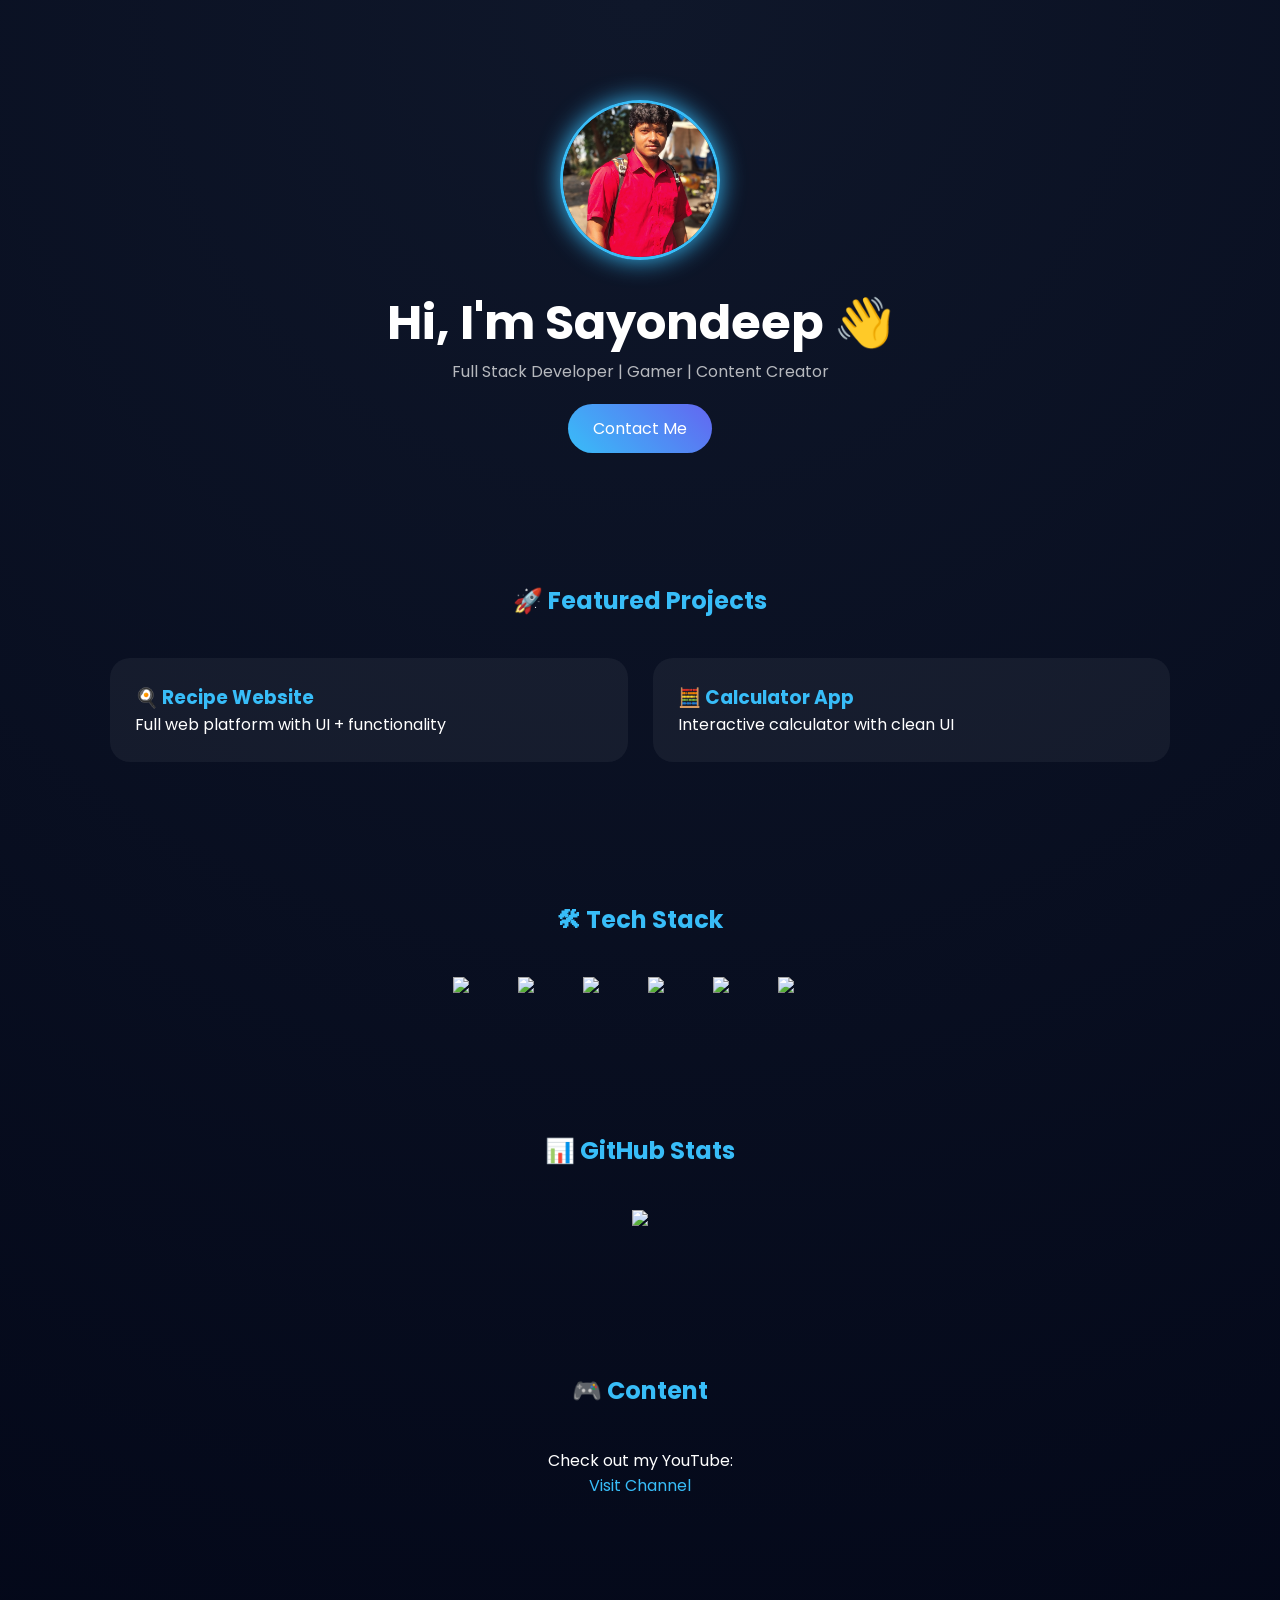
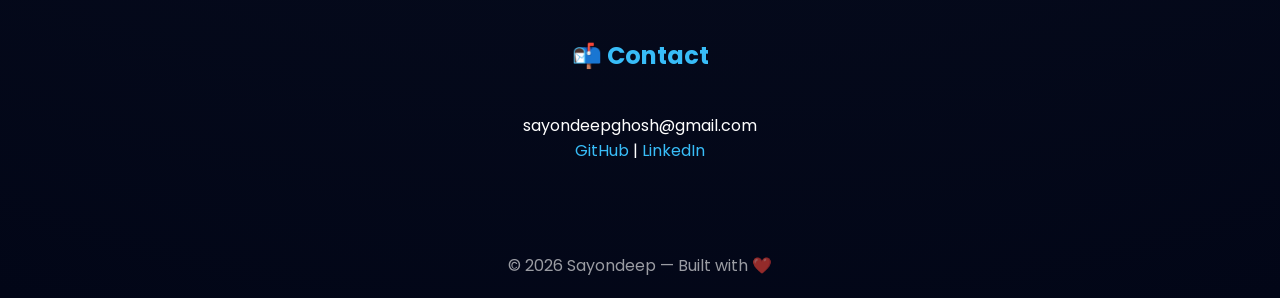
==== commit 7d68932a: "Replace project links with placeholders Updated project links to placeholders for future updates." ====
--- a/index.html
+++ b/index.html
@@ -103,23 +103,26 @@
   <img src="profile.jpg" alt="Sayondeep">
   <h1>Hi, I'm Sayondeep 👋</h1>
   <p>Full Stack Developer | Gamer | Content Creator</p>
-  <a href="#projects" class="btn">View Projects</a>
+  <a href="mailto:sayondeepghosh@gmail.com" class="btn">Contact Me</a>
+  
 </header>
 
 <section data-aos="fade-up">
   <h2>🚀 Featured Projects</h2>
   <div class="grid">
     <div class="card">
-      <h3><a href="https://different-recipes.vercel.app/">🍳 Recipe Website</a></h3>
+      <h3><a href="YOUR_RECIPE_LINK">🍳 Recipe Website</a></h3>
       <p>Full web platform with UI + functionality</p>
     </div>
 
     <div class="card">
-      <h3><a href="https://normal-projects.vercel.app/">🧮 Calculator App</a></h3>
+      <h3><a href="YOUR_CALCULATOR_LINK">🧮 Calculator App</a></h3>
       <p>Interactive calculator with clean UI</p>
     </div>
   </div>
 </section>
+
+
 
 <section data-aos="fade-up">
   <h2>🛠 Tech Stack</h2>
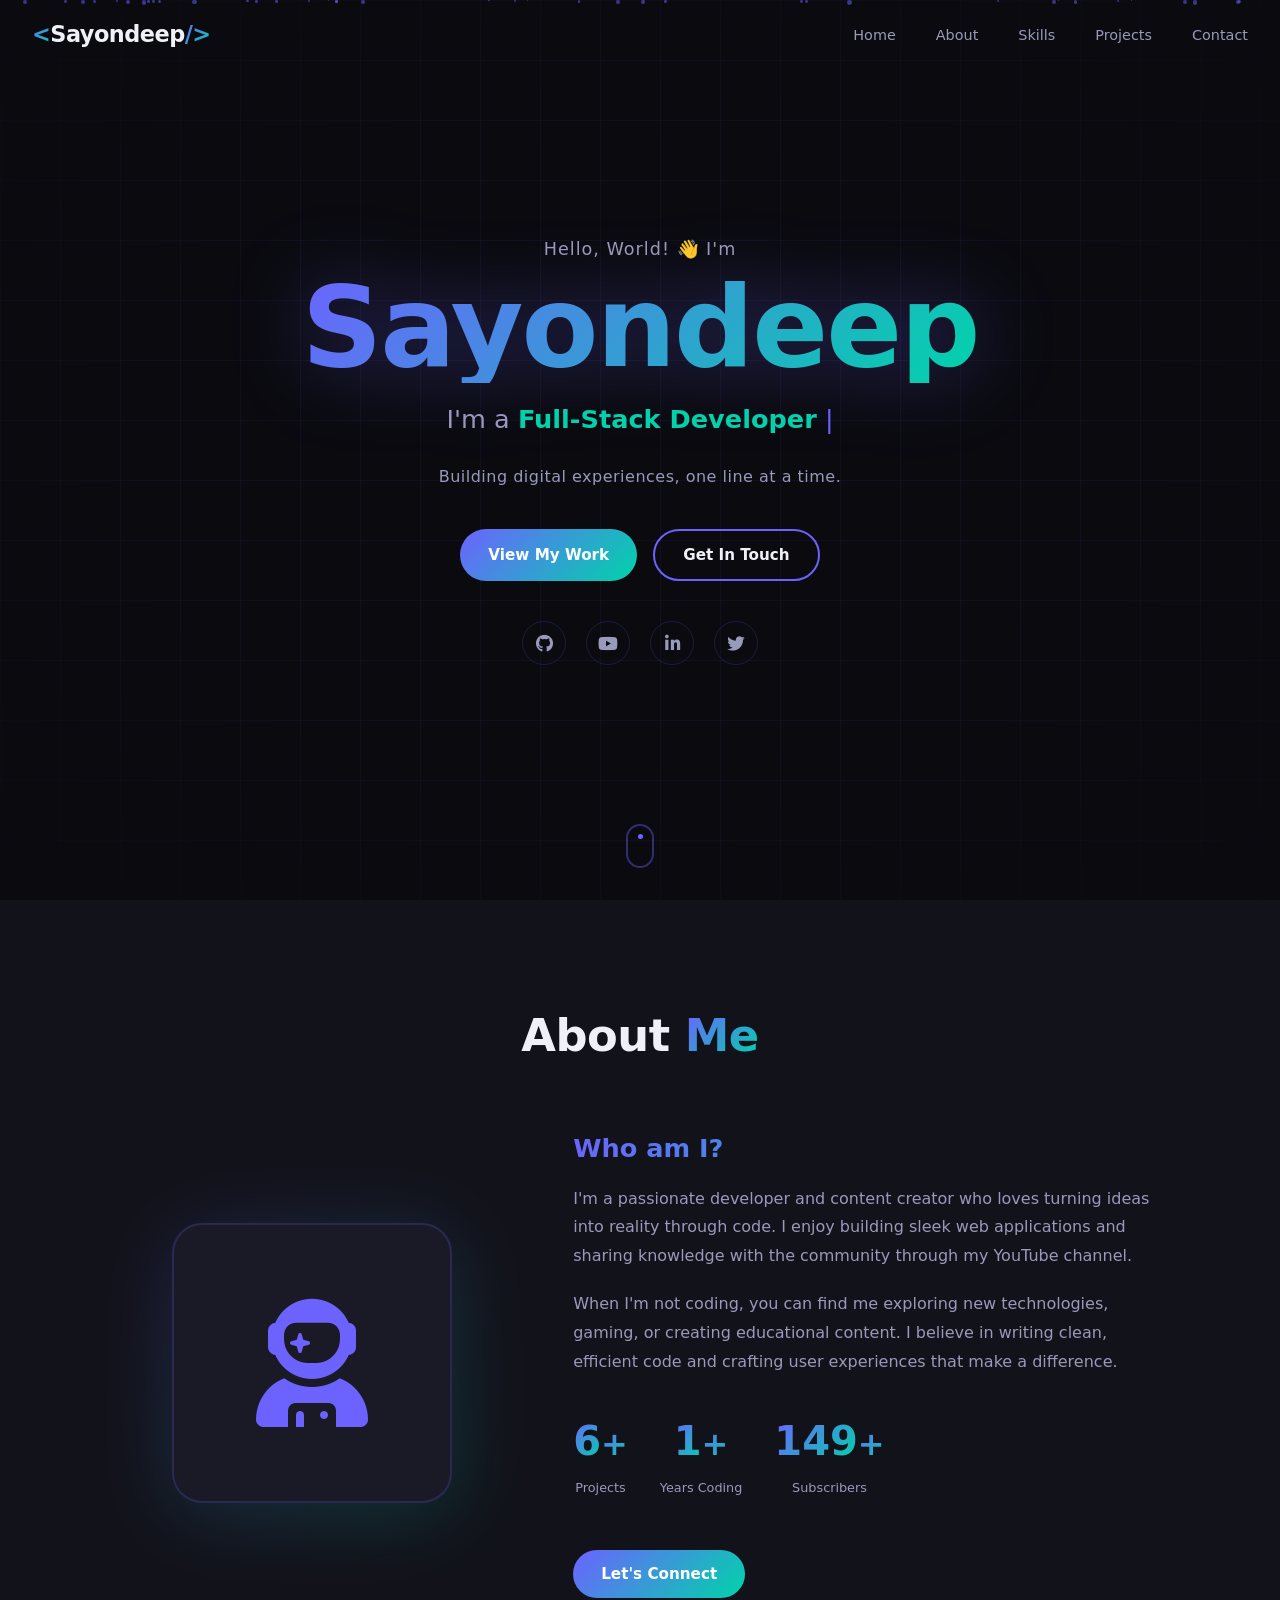
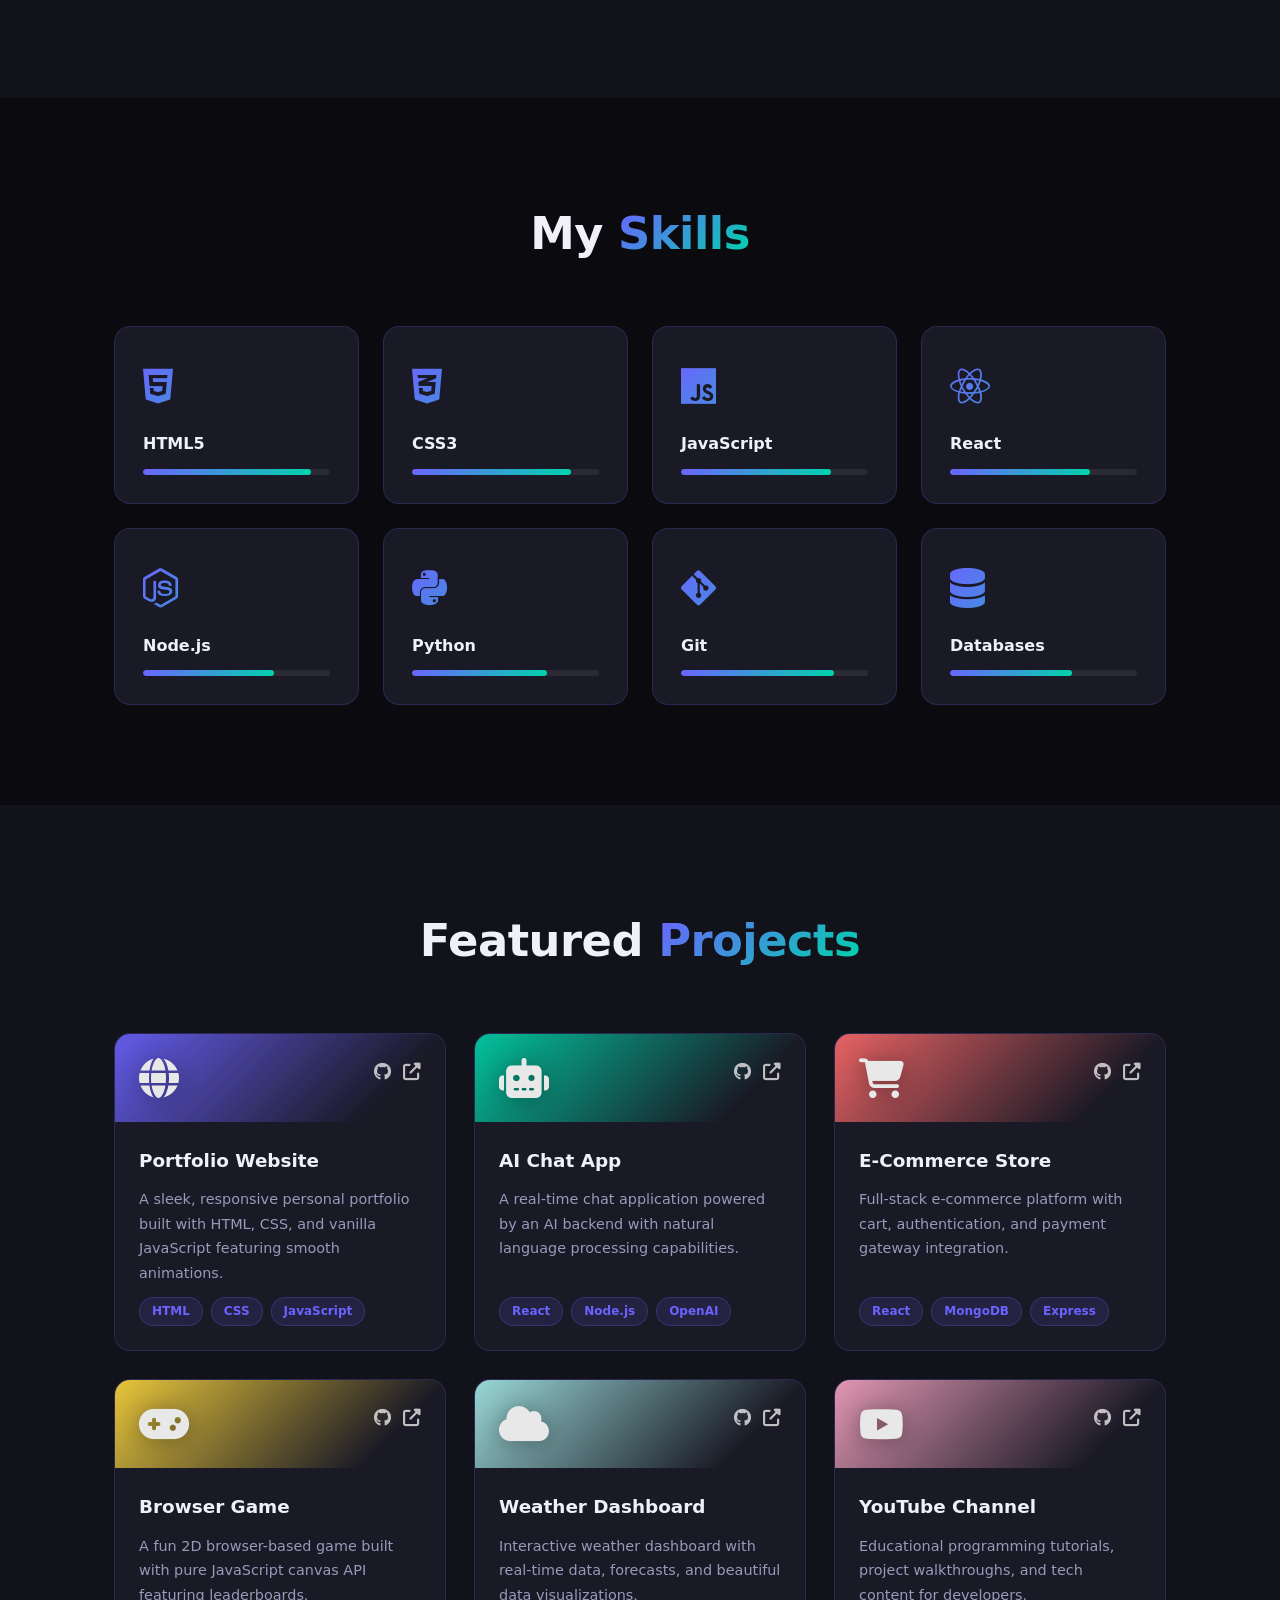
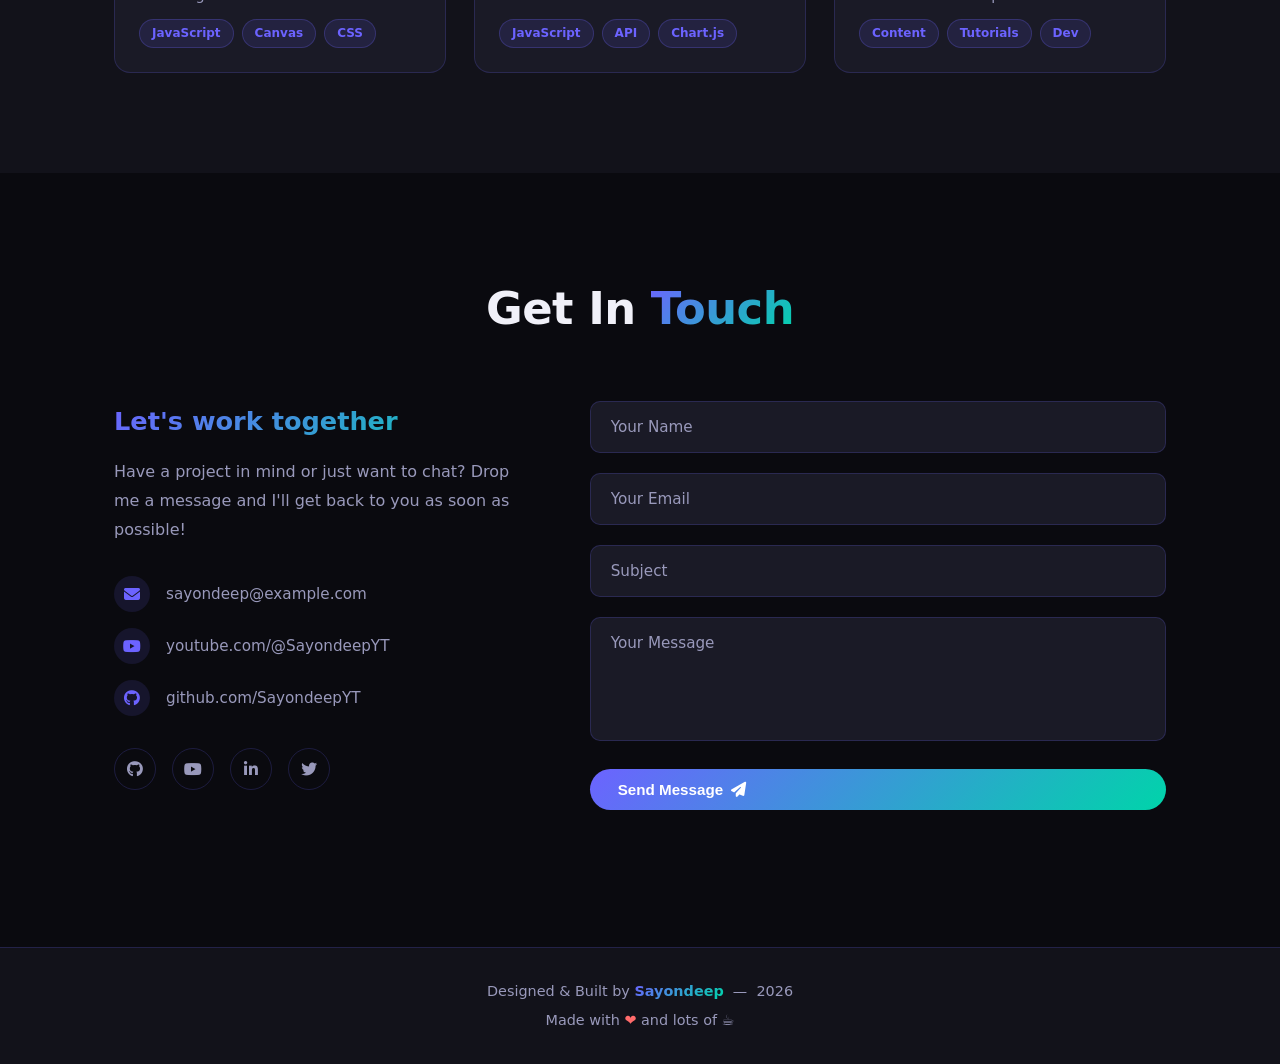
==== commit ec939d29: "Merge c07c52109ebe0ff4ab651d186bb0b82a15adfd6e into 1831d32ae9d8b42e8aa9fa2e21a05e6d694e242a" ====
--- a/index.html
+++ b/index.html
@@ -1,173 +1,349 @@
 <!DOCTYPE html>
 <html lang="en">
-<head>
-  <meta charset="UTF-8">
-  <meta name="viewport" content="width=device-width, initial-scale=1.0">
-  <title>Sayondeep Portfolio</title>
-  <link href="https://fonts.googleapis.com/css2?family=Poppins:wght@300;400;600&display=swap" rel="stylesheet">
-
-  <!-- AOS Animation -->
-  <link href="https://unpkg.com/aos@2.3.4/dist/aos.css" rel="stylesheet">
-
-  <style>
-    * { margin: 0; padding: 0; box-sizing: border-box; }
-
-    body {
-      font-family: 'Poppins', sans-serif;
-      background: radial-gradient(circle at top, #0f172a, #020617);
-      color: #fff;
-    }
-
-    header {
-      text-align: center;
-      padding: 100px 20px 60px;
-    }
-
-    header img {
-      width: 160px;
-      height: 160px;
-      border-radius: 50%;
-      object-fit: cover;
-      border: 3px solid #38bdf8;
-      box-shadow: 0 0 25px #38bdf8;
-    }
-
-    header h1 {
-      font-size: 3rem;
-      margin-top: 20px;
-    }
-
-    header p { opacity: 0.7; }
-
-    .btn {
-      display: inline-block;
-      margin-top: 20px;
-      padding: 12px 25px;
-      border-radius: 30px;
-      background: linear-gradient(45deg, #38bdf8, #6366f1);
-      color: #fff;
-      text-decoration: none;
-    }
-
-    section {
-      padding: 70px 20px;
-      max-width: 1100px;
-      margin: auto;
-    }
-
-    h2 {
-      text-align: center;
-      margin-bottom: 40px;
-      color: #38bdf8;
-    }
-
-    .grid {
-      display: grid;
-      grid-template-columns: repeat(auto-fit, minmax(250px, 1fr));
-      gap: 25px;
-    }
-
-    .card {
-      background: rgba(255,255,255,0.05);
-      padding: 25px;
-      border-radius: 20px;
-      transition: 0.4s;
-    }
-
-    .card:hover {
-      transform: translateY(-10px);
-      box-shadow: 0 10px 25px rgba(0,0,0,0.5);
-    }
-
-    .icons {
-      display: flex;
-      flex-wrap: wrap;
-      justify-content: center;
-      gap: 15px;
-    }
-
-    .icons img { width: 50px; }
-
-    footer {
-      text-align: center;
-      padding: 20px;
-      opacity: 0.6;
-    }
-
-    a { color: #38bdf8; text-decoration: none; }
-  </style>
-</head>
-<body>
-
-<header data-aos="fade-down">
-  <img src="profile.jpg" alt="Sayondeep">
-  <h1>Hi, I'm Sayondeep 👋</h1>
-  <p>Full Stack Developer | Gamer | Content Creator</p>
-  <a href="mailto:sayondeepghosh@gmail.com" class="btn">Contact Me</a>
-  
-</header>
-
-<section data-aos="fade-up">
-  <h2>🚀 Featured Projects</h2>
-  <div class="grid">
-    <div class="card">
-      <h3><a href="YOUR_RECIPE_LINK">🍳 Recipe Website</a></h3>
-      <p>Full web platform with UI + functionality</p>
-    </div>
-
-    <div class="card">
-      <h3><a href="YOUR_CALCULATOR_LINK">🧮 Calculator App</a></h3>
-      <p>Interactive calculator with clean UI</p>
-    </div>
-  </div>
-</section>
-
-
-
-<section data-aos="fade-up">
-  <h2>🛠 Tech Stack</h2>
-  <div class="icons">
-    <img src="https://skillicons.dev/icons?i=html">
-    <img src="https://skillicons.dev/icons?i=css">
-    <img src="https://skillicons.dev/icons?i=js">
-    <img src="https://skillicons.dev/icons?i=python">
-    <img src="https://skillicons.dev/icons?i=cpp">
-    <img src="https://skillicons.dev/icons?i=kotlin">
-  </div>
-</section>
-
-<section data-aos="fade-up">
-  <h2>📊 GitHub Stats</h2>
-  <div style="text-align:center">
-    <img src="https://github-readme-stats.vercel.app/api?username=SayondeepYT&show_icons=true&theme=tokyonight">
-  </div>
-</section>
-
-<section data-aos="fade-up">
-  <h2>🎮 Content</h2>
-  <p style="text-align:center">Check out my YouTube:</p>
-  <p style="text-align:center">
-    <a href="https://youtube.com/@SayondeepYT" target="_blank">Visit Channel</a>
-  </p>
-</section>
-
-<section data-aos="fade-up">
-  <h2>📬 Contact</h2>
-  <p style="text-align:center">sayondeepghosh@gmail.com</p>
-  <p style="text-align:center">
-    <a href="https://github.com/SayondeepYT">GitHub</a> | 
-    <a href="https://linkedin.com/in/sayondeep-ghosh-693245319">LinkedIn</a>
-  </p>
-</section>
-
-<footer>
-  © 2026 Sayondeep — Built with ❤️
-</footer>
-
-<script src="https://unpkg.com/aos@2.3.4/dist/aos.js"></script>
-<script>
-  AOS.init();
-</script>
-
-</body>
+  <head>
+    <meta charset="UTF-8" />
+    <meta name="viewport" content="width=device-width, initial-scale=1.0" />
+    <title>Sayondeep | Portfolio</title>
+    <link rel="stylesheet" href="styles.css" />
+    <link
+      rel="stylesheet"
+      href="https://cdnjs.cloudflare.com/ajax/libs/font-awesome/6.5.0/css/all.min.css"
+    />
+  </head>
+  <body>
+    <!-- Navbar -->
+    <nav class="navbar" id="navbar">
+      <div class="nav-logo">
+        <span class="logo-bracket">&lt;</span>Sayondeep<span class="logo-bracket">/&gt;</span>
+      </div>
+      <ul class="nav-links" id="nav-links">
+        <li><a href="#home">Home</a></li>
+        <li><a href="#about">About</a></li>
+        <li><a href="#skills">Skills</a></li>
+        <li><a href="#projects">Projects</a></li>
+        <li><a href="#contact">Contact</a></li>
+      </ul>
+      <button class="hamburger" id="hamburger" aria-label="Toggle menu">
+        <span></span><span></span><span></span>
+      </button>
+    </nav>
+
+    <!-- Hero Section -->
+    <section class="hero" id="home">
+      <div class="hero-bg">
+        <div class="grid-overlay"></div>
+        <div class="particles" id="particles"></div>
+      </div>
+      <div class="hero-content">
+        <p class="hero-greeting">Hello, World! 👋 I'm</p>
+        <h1 class="hero-name">Sayondeep</h1>
+        <div class="hero-role">
+          <span>I'm a </span>
+          <span class="typed-text" id="typed-text"></span>
+          <span class="cursor">|</span>
+        </div>
+        <p class="hero-tagline">Building digital experiences, one line at a time.</p>
+        <div class="hero-cta">
+          <a href="#projects" class="btn btn-primary">View My Work</a>
+          <a href="#contact" class="btn btn-secondary">Get In Touch</a>
+        </div>
+        <div class="hero-socials">
+          <a href="https://github.com/SayondeepYT" target="_blank" rel="noopener noreferrer" aria-label="GitHub">
+            <i class="fab fa-github"></i>
+          </a>
+          <a href="https://youtube.com/@SayondeepYT" target="_blank" rel="noopener noreferrer" aria-label="YouTube">
+            <i class="fab fa-youtube"></i>
+          </a>
+          <a href="https://linkedin.com" target="_blank" rel="noopener noreferrer" aria-label="LinkedIn">
+            <i class="fab fa-linkedin-in"></i>
+          </a>
+          <a href="https://twitter.com" target="_blank" rel="noopener noreferrer" aria-label="Twitter">
+            <i class="fab fa-twitter"></i>
+          </a>
+        </div>
+      </div>
+      <div class="hero-scroll-hint">
+        <a href="#about" aria-label="Scroll down">
+          <div class="scroll-indicator">
+            <div class="scroll-arrow"></div>
+          </div>
+        </a>
+      </div>
+    </section>
+
+    <!-- About Section -->
+    <section class="about section" id="about">
+      <div class="container">
+        <h2 class="section-title reveal">About <span>Me</span></h2>
+        <div class="about-grid">
+          <div class="about-image reveal">
+            <div class="image-wrapper">
+              <div class="avatar-placeholder">
+                <i class="fas fa-user-astronaut"></i>
+              </div>
+              <div class="image-glow"></div>
+            </div>
+          </div>
+          <div class="about-text reveal">
+            <h3>Who am I?</h3>
+            <p>
+              I'm a passionate developer and content creator who loves turning ideas into
+              reality through code. I enjoy building sleek web applications and sharing
+              knowledge with the community through my YouTube channel.
+            </p>
+            <p>
+              When I'm not coding, you can find me exploring new technologies, gaming,
+              or creating educational content. I believe in writing clean, efficient code
+              and crafting user experiences that make a difference.
+            </p>
+            <div class="about-stats">
+              <div class="stat">
+                <span class="stat-num" data-target="20">0</span><span class="stat-plus">+</span>
+                <p>Projects</p>
+              </div>
+              <div class="stat">
+                <span class="stat-num" data-target="3">0</span><span class="stat-plus">+</span>
+                <p>Years Coding</p>
+              </div>
+              <div class="stat">
+                <span class="stat-num" data-target="500">0</span><span class="stat-plus">+</span>
+                <p>Subscribers</p>
+              </div>
+            </div>
+            <a href="#contact" class="btn btn-primary">Let's Connect</a>
+          </div>
+        </div>
+      </div>
+    </section>
+
+    <!-- Skills Section -->
+    <section class="skills section" id="skills">
+      <div class="container">
+        <h2 class="section-title reveal">My <span>Skills</span></h2>
+        <div class="skills-grid">
+          <div class="skill-card reveal" style="--delay: 0.1s">
+            <div class="skill-icon"><i class="fab fa-html5"></i></div>
+            <h3>HTML5</h3>
+            <div class="skill-bar"><div class="skill-fill" data-width="90"></div></div>
+          </div>
+          <div class="skill-card reveal" style="--delay: 0.15s">
+            <div class="skill-icon"><i class="fab fa-css3-alt"></i></div>
+            <h3>CSS3</h3>
+            <div class="skill-bar"><div class="skill-fill" data-width="85"></div></div>
+          </div>
+          <div class="skill-card reveal" style="--delay: 0.2s">
+            <div class="skill-icon"><i class="fab fa-js"></i></div>
+            <h3>JavaScript</h3>
+            <div class="skill-bar"><div class="skill-fill" data-width="80"></div></div>
+          </div>
+          <div class="skill-card reveal" style="--delay: 0.25s">
+            <div class="skill-icon"><i class="fab fa-react"></i></div>
+            <h3>React</h3>
+            <div class="skill-bar"><div class="skill-fill" data-width="75"></div></div>
+          </div>
+          <div class="skill-card reveal" style="--delay: 0.3s">
+            <div class="skill-icon"><i class="fab fa-node-js"></i></div>
+            <h3>Node.js</h3>
+            <div class="skill-bar"><div class="skill-fill" data-width="70"></div></div>
+          </div>
+          <div class="skill-card reveal" style="--delay: 0.35s">
+            <div class="skill-icon"><i class="fab fa-python"></i></div>
+            <h3>Python</h3>
+            <div class="skill-bar"><div class="skill-fill" data-width="72"></div></div>
+          </div>
+          <div class="skill-card reveal" style="--delay: 0.4s">
+            <div class="skill-icon"><i class="fab fa-git-alt"></i></div>
+            <h3>Git</h3>
+            <div class="skill-bar"><div class="skill-fill" data-width="82"></div></div>
+          </div>
+          <div class="skill-card reveal" style="--delay: 0.45s">
+            <div class="skill-icon"><i class="fas fa-database"></i></div>
+            <h3>Databases</h3>
+            <div class="skill-bar"><div class="skill-fill" data-width="65"></div></div>
+          </div>
+        </div>
+      </div>
+    </section>
+
+    <!-- Projects Section -->
+    <section class="projects section" id="projects">
+      <div class="container">
+        <h2 class="section-title reveal">Featured <span>Projects</span></h2>
+        <div class="projects-grid">
+          <div class="project-card reveal" style="--delay: 0.1s">
+            <div class="project-header" style="--card-color: #6c63ff">
+              <i class="fas fa-globe project-icon"></i>
+              <div class="project-links">
+                <a href="#" aria-label="View code"><i class="fab fa-github"></i></a>
+                <a href="#" aria-label="Live demo"><i class="fas fa-external-link-alt"></i></a>
+              </div>
+            </div>
+            <div class="project-body">
+              <h3>Portfolio Website</h3>
+              <p>A sleek, responsive personal portfolio built with HTML, CSS, and vanilla JavaScript featuring smooth animations.</p>
+              <div class="project-tags">
+                <span>HTML</span><span>CSS</span><span>JavaScript</span>
+              </div>
+            </div>
+          </div>
+
+          <div class="project-card reveal" style="--delay: 0.2s">
+            <div class="project-header" style="--card-color: #00d4aa">
+              <i class="fas fa-robot project-icon"></i>
+              <div class="project-links">
+                <a href="#" aria-label="View code"><i class="fab fa-github"></i></a>
+                <a href="#" aria-label="Live demo"><i class="fas fa-external-link-alt"></i></a>
+              </div>
+            </div>
+            <div class="project-body">
+              <h3>AI Chat App</h3>
+              <p>A real-time chat application powered by an AI backend with natural language processing capabilities.</p>
+              <div class="project-tags">
+                <span>React</span><span>Node.js</span><span>OpenAI</span>
+              </div>
+            </div>
+          </div>
+
+          <div class="project-card reveal" style="--delay: 0.3s">
+            <div class="project-header" style="--card-color: #ff6b6b">
+              <i class="fas fa-shopping-cart project-icon"></i>
+              <div class="project-links">
+                <a href="#" aria-label="View code"><i class="fab fa-github"></i></a>
+                <a href="#" aria-label="Live demo"><i class="fas fa-external-link-alt"></i></a>
+              </div>
+            </div>
+            <div class="project-body">
+              <h3>E-Commerce Store</h3>
+              <p>Full-stack e-commerce platform with cart, authentication, and payment gateway integration.</p>
+              <div class="project-tags">
+                <span>React</span><span>MongoDB</span><span>Express</span>
+              </div>
+            </div>
+          </div>
+
+          <div class="project-card reveal" style="--delay: 0.4s">
+            <div class="project-header" style="--card-color: #ffd93d">
+              <i class="fas fa-gamepad project-icon"></i>
+              <div class="project-links">
+                <a href="#" aria-label="View code"><i class="fab fa-github"></i></a>
+                <a href="#" aria-label="Live demo"><i class="fas fa-external-link-alt"></i></a>
+              </div>
+            </div>
+            <div class="project-body">
+              <h3>Browser Game</h3>
+              <p>A fun 2D browser-based game built with pure JavaScript canvas API featuring leaderboards.</p>
+              <div class="project-tags">
+                <span>JavaScript</span><span>Canvas</span><span>CSS</span>
+              </div>
+            </div>
+          </div>
+
+          <div class="project-card reveal" style="--delay: 0.5s">
+            <div class="project-header" style="--card-color: #a8edea">
+              <i class="fas fa-cloud project-icon"></i>
+              <div class="project-links">
+                <a href="#" aria-label="View code"><i class="fab fa-github"></i></a>
+                <a href="#" aria-label="Live demo"><i class="fas fa-external-link-alt"></i></a>
+              </div>
+            </div>
+            <div class="project-body">
+              <h3>Weather Dashboard</h3>
+              <p>Interactive weather dashboard with real-time data, forecasts, and beautiful data visualizations.</p>
+              <div class="project-tags">
+                <span>JavaScript</span><span>API</span><span>Chart.js</span>
+              </div>
+            </div>
+          </div>
+
+          <div class="project-card reveal" style="--delay: 0.6s">
+            <div class="project-header" style="--card-color: #f8a5c2">
+              <i class="fab fa-youtube project-icon"></i>
+              <div class="project-links">
+                <a href="#" aria-label="View code"><i class="fab fa-github"></i></a>
+                <a href="https://youtube.com/@SayondeepYT" aria-label="YouTube channel"><i class="fas fa-external-link-alt"></i></a>
+              </div>
+            </div>
+            <div class="project-body">
+              <h3>YouTube Channel</h3>
+              <p>Educational programming tutorials, project walkthroughs, and tech content for developers.</p>
+              <div class="project-tags">
+                <span>Content</span><span>Tutorials</span><span>Dev</span>
+              </div>
+            </div>
+          </div>
+        </div>
+      </div>
+    </section>
+
+    <!-- Contact Section -->
+    <section class="contact section" id="contact">
+      <div class="container">
+        <h2 class="section-title reveal">Get In <span>Touch</span></h2>
+        <div class="contact-grid">
+          <div class="contact-info reveal">
+            <h3>Let's work together</h3>
+            <p>Have a project in mind or just want to chat? Drop me a message and I'll get back to you as soon as possible!</p>
+            <div class="contact-items">
+              <div class="contact-item">
+                <i class="fas fa-envelope"></i>
+                <span>sayondeep@example.com</span>
+              </div>
+              <div class="contact-item">
+                <i class="fab fa-youtube"></i>
+                <span>youtube.com/@SayondeepYT</span>
+              </div>
+              <div class="contact-item">
+                <i class="fab fa-github"></i>
+                <span>github.com/SayondeepYT</span>
+              </div>
+            </div>
+            <div class="contact-socials">
+              <a href="https://github.com/SayondeepYT" target="_blank" rel="noopener noreferrer" aria-label="GitHub"><i class="fab fa-github"></i></a>
+              <a href="https://youtube.com/@SayondeepYT" target="_blank" rel="noopener noreferrer" aria-label="YouTube"><i class="fab fa-youtube"></i></a>
+              <a href="https://linkedin.com" target="_blank" rel="noopener noreferrer" aria-label="LinkedIn"><i class="fab fa-linkedin-in"></i></a>
+              <a href="https://twitter.com" target="_blank" rel="noopener noreferrer" aria-label="Twitter"><i class="fab fa-twitter"></i></a>
+            </div>
+          </div>
+          <form class="contact-form reveal" id="contact-form">
+            <div class="form-group">
+              <input type="text" id="name" placeholder="Your Name" required />
+              <label for="name">Your Name</label>
+            </div>
+            <div class="form-group">
+              <input type="email" id="email" placeholder="Your Email" required />
+              <label for="email">Your Email</label>
+            </div>
+            <div class="form-group">
+              <input type="text" id="subject" placeholder="Subject" required />
+              <label for="subject">Subject</label>
+            </div>
+            <div class="form-group">
+              <textarea id="message" placeholder="Your Message" rows="5" required></textarea>
+              <label for="message">Your Message</label>
+            </div>
+            <button type="submit" class="btn btn-primary">
+              <span>Send Message</span>
+              <i class="fas fa-paper-plane"></i>
+            </button>
+            <p class="form-status" id="form-status"></p>
+          </form>
+        </div>
+      </div>
+    </section>
+
+    <!-- Footer -->
+    <footer class="footer">
+      <div class="container">
+        <p>
+          Designed &amp; Built by
+          <span class="footer-name">Sayondeep</span>
+          &nbsp;&mdash;&nbsp;
+          <span class="footer-year" id="footer-year"></span>
+        </p>
+        <p class="footer-sub">Made with <span class="heart">❤</span> and lots of ☕</p>
+      </div>
+    </footer>
+
+    <script src="script.js"></script>
+  </body>
 </html>
--- a/styles.css
+++ b/styles.css
@@ -0,0 +1,935 @@
+/* ============================
+   CSS CUSTOM PROPERTIES
+   ============================ */
+:root {
+  --bg-primary: #0a0a0f;
+  --bg-secondary: #12121a;
+  --bg-card: #1a1a26;
+  --accent: #6c63ff;
+  --accent-2: #00d4aa;
+  --accent-gradient: linear-gradient(135deg, #6c63ff, #00d4aa);
+  --text-primary: #f0f0f8;
+  --text-secondary: #9999bb;
+  --border: rgba(108, 99, 255, 0.2);
+  --glow: 0 0 30px rgba(108, 99, 255, 0.3);
+  --glow-strong: 0 0 60px rgba(108, 99, 255, 0.5);
+  --nav-height: 70px;
+  --radius: 16px;
+  --transition: 0.3s ease;
+}
+
+/* ============================
+   RESET & BASE
+   ============================ */
+*, *::before, *::after {
+  margin: 0;
+  padding: 0;
+  box-sizing: border-box;
+}
+
+html {
+  scroll-behavior: smooth;
+  font-size: 16px;
+}
+
+body {
+  font-family: 'Segoe UI', system-ui, -apple-system, sans-serif;
+  background-color: var(--bg-primary);
+  color: var(--text-primary);
+  line-height: 1.6;
+  overflow-x: hidden;
+}
+
+a {
+  color: inherit;
+  text-decoration: none;
+}
+
+ul {
+  list-style: none;
+}
+
+img {
+  max-width: 100%;
+}
+
+/* ============================
+   SCROLLBAR
+   ============================ */
+::-webkit-scrollbar {
+  width: 6px;
+}
+::-webkit-scrollbar-track {
+  background: var(--bg-primary);
+}
+::-webkit-scrollbar-thumb {
+  background: var(--accent);
+  border-radius: 3px;
+}
+
+/* ============================
+   UTILITY
+   ============================ */
+.container {
+  max-width: 1100px;
+  margin: 0 auto;
+  padding: 0 1.5rem;
+}
+
+.section {
+  padding: 100px 0;
+}
+
+.section-title {
+  text-align: center;
+  font-size: clamp(1.8rem, 4vw, 2.8rem);
+  font-weight: 800;
+  margin-bottom: 3.5rem;
+  letter-spacing: -0.5px;
+}
+
+.section-title span {
+  background: var(--accent-gradient);
+  -webkit-background-clip: text;
+  -webkit-text-fill-color: transparent;
+  background-clip: text;
+}
+
+/* Reveal animations */
+.reveal {
+  opacity: 0;
+  transform: translateY(40px);
+  transition: opacity 0.7s ease, transform 0.7s ease;
+  transition-delay: var(--delay, 0s);
+}
+
+.reveal.visible {
+  opacity: 1;
+  transform: translateY(0);
+}
+
+/* ============================
+   BUTTONS
+   ============================ */
+.btn {
+  display: inline-flex;
+  align-items: center;
+  gap: 0.5rem;
+  padding: 0.75rem 1.75rem;
+  border-radius: 50px;
+  font-size: 0.95rem;
+  font-weight: 600;
+  cursor: pointer;
+  border: none;
+  transition: transform var(--transition), box-shadow var(--transition), background var(--transition);
+  position: relative;
+  overflow: hidden;
+}
+
+.btn::before {
+  content: '';
+  position: absolute;
+  inset: 0;
+  background: rgba(255, 255, 255, 0.08);
+  opacity: 0;
+  transition: opacity var(--transition);
+}
+
+.btn:hover::before {
+  opacity: 1;
+}
+
+.btn:hover {
+  transform: translateY(-3px);
+  box-shadow: var(--glow);
+}
+
+.btn-primary {
+  background: var(--accent-gradient);
+  color: #fff;
+}
+
+.btn-secondary {
+  background: transparent;
+  color: var(--text-primary);
+  border: 2px solid var(--accent);
+}
+
+.btn-secondary:hover {
+  background: var(--accent);
+}
+
+/* ============================
+   NAVBAR
+   ============================ */
+.navbar {
+  position: fixed;
+  top: 0;
+  left: 0;
+  right: 0;
+  height: var(--nav-height);
+  display: flex;
+  align-items: center;
+  justify-content: space-between;
+  padding: 0 2rem;
+  z-index: 1000;
+  transition: background var(--transition), box-shadow var(--transition), backdrop-filter var(--transition);
+}
+
+.navbar.scrolled {
+  background: rgba(10, 10, 15, 0.85);
+  backdrop-filter: blur(16px);
+  box-shadow: 0 2px 30px rgba(0, 0, 0, 0.5);
+}
+
+.nav-logo {
+  font-size: 1.4rem;
+  font-weight: 800;
+  letter-spacing: -0.5px;
+  cursor: default;
+}
+
+.logo-bracket {
+  background: var(--accent-gradient);
+  -webkit-background-clip: text;
+  -webkit-text-fill-color: transparent;
+  background-clip: text;
+}
+
+.nav-links {
+  display: flex;
+  gap: 2.5rem;
+}
+
+.nav-links a {
+  font-size: 0.9rem;
+  font-weight: 500;
+  color: var(--text-secondary);
+  position: relative;
+  transition: color var(--transition);
+}
+
+.nav-links a::after {
+  content: '';
+  position: absolute;
+  bottom: -4px;
+  left: 0;
+  width: 0;
+  height: 2px;
+  background: var(--accent-gradient);
+  border-radius: 2px;
+  transition: width var(--transition);
+}
+
+.nav-links a:hover {
+  color: var(--text-primary);
+}
+
+.nav-links a:hover::after {
+  width: 100%;
+}
+
+.hamburger {
+  display: none;
+  flex-direction: column;
+  gap: 5px;
+  background: none;
+  border: none;
+  cursor: pointer;
+  padding: 4px;
+}
+
+.hamburger span {
+  display: block;
+  width: 26px;
+  height: 2px;
+  background: var(--text-primary);
+  border-radius: 2px;
+  transition: transform var(--transition), opacity var(--transition);
+}
+
+/* ============================
+   HERO
+   ============================ */
+.hero {
+  position: relative;
+  min-height: 100vh;
+  display: flex;
+  align-items: center;
+  justify-content: center;
+  overflow: hidden;
+}
+
+.hero-bg {
+  position: absolute;
+  inset: 0;
+}
+
+.grid-overlay {
+  position: absolute;
+  inset: 0;
+  background-image:
+    linear-gradient(rgba(108, 99, 255, 0.07) 1px, transparent 1px),
+    linear-gradient(90deg, rgba(108, 99, 255, 0.07) 1px, transparent 1px);
+  background-size: 60px 60px;
+  -webkit-mask-image: radial-gradient(ellipse 80% 80% at 50% 50%, black 40%, transparent 100%);
+  mask-image: radial-gradient(ellipse 80% 80% at 50% 50%, black 40%, transparent 100%);
+}
+
+.particles {
+  position: absolute;
+  inset: 0;
+  pointer-events: none;
+}
+
+.particle {
+  position: absolute;
+  border-radius: 50%;
+  background: var(--accent);
+  animation: float-particle linear infinite;
+  opacity: 0.5;
+}
+
+@keyframes float-particle {
+  0% { transform: translateY(100vh) scale(0); opacity: 0; }
+  10% { opacity: 0.6; }
+  90% { opacity: 0.2; }
+  100% { transform: translateY(-10vh) scale(1); opacity: 0; }
+}
+
+.hero-content {
+  position: relative;
+  text-align: center;
+  z-index: 1;
+  padding: 0 1rem;
+  animation: fade-up 1s ease 0.2s both;
+}
+
+@keyframes fade-up {
+  from { opacity: 0; transform: translateY(30px); }
+  to { opacity: 1; transform: translateY(0); }
+}
+
+.hero-greeting {
+  font-size: 1.1rem;
+  color: var(--text-secondary);
+  margin-bottom: 0.5rem;
+  letter-spacing: 1px;
+}
+
+.hero-name {
+  font-size: clamp(3rem, 9vw, 7rem);
+  font-weight: 900;
+  line-height: 1;
+  margin-bottom: 1rem;
+  background: var(--accent-gradient);
+  -webkit-background-clip: text;
+  -webkit-text-fill-color: transparent;
+  background-clip: text;
+  letter-spacing: -2px;
+  filter: drop-shadow(0 0 40px rgba(108, 99, 255, 0.4));
+}
+
+.hero-role {
+  font-size: clamp(1.1rem, 3vw, 1.6rem);
+  margin-bottom: 1.5rem;
+  color: var(--text-secondary);
+  font-weight: 400;
+}
+
+.typed-text {
+  color: var(--accent-2);
+  font-weight: 700;
+}
+
+.cursor {
+  color: var(--accent);
+  animation: blink 1s infinite;
+  font-weight: 100;
+}
+
+@keyframes blink {
+  0%, 100% { opacity: 1; }
+  50% { opacity: 0; }
+}
+
+.hero-tagline {
+  font-size: 1rem;
+  color: var(--text-secondary);
+  margin-bottom: 2.5rem;
+  letter-spacing: 0.5px;
+}
+
+.hero-cta {
+  display: flex;
+  gap: 1rem;
+  justify-content: center;
+  flex-wrap: wrap;
+  margin-bottom: 2.5rem;
+}
+
+.hero-socials {
+  display: flex;
+  gap: 1.25rem;
+  justify-content: center;
+}
+
+.hero-socials a {
+  display: flex;
+  align-items: center;
+  justify-content: center;
+  width: 44px;
+  height: 44px;
+  border-radius: 50%;
+  border: 1px solid var(--border);
+  color: var(--text-secondary);
+  font-size: 1.1rem;
+  transition: color var(--transition), border-color var(--transition), transform var(--transition), box-shadow var(--transition);
+}
+
+.hero-socials a:hover {
+  color: var(--accent);
+  border-color: var(--accent);
+  transform: translateY(-4px);
+  box-shadow: var(--glow);
+}
+
+.hero-scroll-hint {
+  position: absolute;
+  bottom: 2rem;
+  left: 50%;
+  transform: translateX(-50%);
+  z-index: 1;
+}
+
+.scroll-indicator {
+  width: 28px;
+  height: 44px;
+  border: 2px solid rgba(108, 99, 255, 0.4);
+  border-radius: 14px;
+  display: flex;
+  justify-content: center;
+  align-items: flex-start;
+  padding-top: 8px;
+}
+
+.scroll-arrow {
+  width: 5px;
+  height: 5px;
+  border-radius: 50%;
+  background: var(--accent);
+  animation: scroll-dot 2s infinite;
+}
+
+@keyframes scroll-dot {
+  0% { transform: translateY(0); opacity: 1; }
+  80% { transform: translateY(14px); opacity: 0; }
+  100% { transform: translateY(0); opacity: 0; }
+}
+
+/* ============================
+   ABOUT
+   ============================ */
+.about {
+  background: var(--bg-secondary);
+}
+
+.about-grid {
+  display: grid;
+  grid-template-columns: 1fr 1.5fr;
+  gap: 4rem;
+  align-items: center;
+}
+
+.image-wrapper {
+  position: relative;
+  display: flex;
+  justify-content: center;
+}
+
+.avatar-placeholder {
+  width: 280px;
+  height: 280px;
+  border-radius: 30px;
+  background: var(--bg-card);
+  border: 2px solid var(--border);
+  display: flex;
+  align-items: center;
+  justify-content: center;
+  font-size: 8rem;
+  color: var(--accent);
+  position: relative;
+  z-index: 1;
+  transition: transform var(--transition);
+}
+
+.avatar-placeholder:hover {
+  transform: scale(1.03);
+}
+
+.image-glow {
+  position: absolute;
+  width: 280px;
+  height: 280px;
+  border-radius: 30px;
+  background: var(--accent-gradient);
+  filter: blur(40px);
+  opacity: 0.2;
+  top: 10px;
+  left: 50%;
+  transform: translateX(-50%);
+}
+
+.about-text h3 {
+  font-size: 1.6rem;
+  font-weight: 700;
+  margin-bottom: 1rem;
+  background: var(--accent-gradient);
+  -webkit-background-clip: text;
+  -webkit-text-fill-color: transparent;
+  background-clip: text;
+}
+
+.about-text p {
+  color: var(--text-secondary);
+  margin-bottom: 1.2rem;
+  line-height: 1.8;
+}
+
+.about-stats {
+  display: flex;
+  gap: 2rem;
+  margin: 2rem 0;
+}
+
+.stat {
+  text-align: center;
+}
+
+.stat-num {
+  font-size: 2.5rem;
+  font-weight: 900;
+  background: var(--accent-gradient);
+  -webkit-background-clip: text;
+  -webkit-text-fill-color: transparent;
+  background-clip: text;
+}
+
+.stat-plus {
+  font-size: 2rem;
+  font-weight: 900;
+  background: var(--accent-gradient);
+  -webkit-background-clip: text;
+  -webkit-text-fill-color: transparent;
+  background-clip: text;
+}
+
+.stat p {
+  font-size: 0.8rem;
+  color: var(--text-secondary);
+  margin-top: 0.2rem;
+}
+
+/* ============================
+   SKILLS
+   ============================ */
+.skills-grid {
+  display: grid;
+  grid-template-columns: repeat(auto-fill, minmax(220px, 1fr));
+  gap: 1.5rem;
+}
+
+.skill-card {
+  background: var(--bg-card);
+  border: 1px solid var(--border);
+  border-radius: var(--radius);
+  padding: 1.75rem;
+  transition: transform var(--transition), box-shadow var(--transition), border-color var(--transition);
+}
+
+.skill-card:hover {
+  transform: translateY(-6px);
+  box-shadow: var(--glow);
+  border-color: var(--accent);
+}
+
+.skill-icon {
+  font-size: 2.5rem;
+  margin-bottom: 0.75rem;
+  background: var(--accent-gradient);
+  -webkit-background-clip: text;
+  -webkit-text-fill-color: transparent;
+  background-clip: text;
+}
+
+.skill-card h3 {
+  font-size: 1rem;
+  font-weight: 600;
+  margin-bottom: 0.75rem;
+}
+
+.skill-bar {
+  height: 6px;
+  background: rgba(255, 255, 255, 0.07);
+  border-radius: 3px;
+  overflow: hidden;
+}
+
+.skill-fill {
+  height: 100%;
+  width: 0;
+  background: var(--accent-gradient);
+  border-radius: 3px;
+  transition: width 1.2s cubic-bezier(0.4, 0, 0.2, 1);
+}
+
+/* ============================
+   PROJECTS
+   ============================ */
+.projects {
+  background: var(--bg-secondary);
+}
+
+.projects-grid {
+  display: grid;
+  grid-template-columns: repeat(auto-fill, minmax(300px, 1fr));
+  gap: 1.75rem;
+}
+
+.project-card {
+  background: var(--bg-card);
+  border: 1px solid var(--border);
+  border-radius: var(--radius);
+  overflow: hidden;
+  transition: transform var(--transition), box-shadow var(--transition), border-color var(--transition);
+  display: flex;
+  flex-direction: column;
+}
+
+.project-card:hover {
+  transform: translateY(-8px);
+  box-shadow: 0 20px 60px rgba(0, 0, 0, 0.4);
+  border-color: var(--card-color, var(--accent));
+}
+
+.project-header {
+  background: linear-gradient(135deg, var(--card-color, var(--accent)) 0%, transparent 80%);
+  padding: 1.5rem;
+  display: flex;
+  justify-content: space-between;
+  align-items: flex-start;
+  opacity: 0.9;
+}
+
+.project-icon {
+  font-size: 2.5rem;
+  color: #fff;
+  filter: drop-shadow(0 2px 10px rgba(0,0,0,0.3));
+}
+
+.project-links {
+  display: flex;
+  gap: 0.75rem;
+}
+
+.project-links a {
+  color: #fff;
+  font-size: 1.1rem;
+  transition: transform var(--transition), opacity var(--transition);
+  opacity: 0.8;
+}
+
+.project-links a:hover {
+  opacity: 1;
+  transform: scale(1.2);
+}
+
+.project-body {
+  padding: 1.5rem;
+  flex: 1;
+  display: flex;
+  flex-direction: column;
+  gap: 0.75rem;
+}
+
+.project-body h3 {
+  font-size: 1.15rem;
+  font-weight: 700;
+}
+
+.project-body p {
+  color: var(--text-secondary);
+  font-size: 0.9rem;
+  line-height: 1.7;
+  flex: 1;
+}
+
+.project-tags {
+  display: flex;
+  flex-wrap: wrap;
+  gap: 0.5rem;
+  margin-top: auto;
+}
+
+.project-tags span {
+  font-size: 0.75rem;
+  font-weight: 600;
+  padding: 0.25rem 0.75rem;
+  border-radius: 50px;
+  background: rgba(108, 99, 255, 0.12);
+  border: 1px solid rgba(108, 99, 255, 0.25);
+  color: var(--accent);
+}
+
+/* ============================
+   CONTACT
+   ============================ */
+.contact-grid {
+  display: grid;
+  grid-template-columns: 1fr 1.4fr;
+  gap: 4rem;
+  align-items: start;
+}
+
+.contact-info h3 {
+  font-size: 1.6rem;
+  font-weight: 700;
+  margin-bottom: 1rem;
+  background: var(--accent-gradient);
+  -webkit-background-clip: text;
+  -webkit-text-fill-color: transparent;
+  background-clip: text;
+}
+
+.contact-info p {
+  color: var(--text-secondary);
+  line-height: 1.8;
+  margin-bottom: 2rem;
+}
+
+.contact-items {
+  display: flex;
+  flex-direction: column;
+  gap: 1rem;
+  margin-bottom: 2rem;
+}
+
+.contact-item {
+  display: flex;
+  align-items: center;
+  gap: 1rem;
+  color: var(--text-secondary);
+  font-size: 0.95rem;
+}
+
+.contact-item i {
+  width: 36px;
+  height: 36px;
+  display: flex;
+  align-items: center;
+  justify-content: center;
+  border-radius: 50%;
+  background: rgba(108, 99, 255, 0.12);
+  color: var(--accent);
+  font-size: 1rem;
+  flex-shrink: 0;
+}
+
+.contact-socials {
+  display: flex;
+  gap: 1rem;
+}
+
+.contact-socials a {
+  display: flex;
+  align-items: center;
+  justify-content: center;
+  width: 42px;
+  height: 42px;
+  border-radius: 50%;
+  border: 1px solid var(--border);
+  color: var(--text-secondary);
+  font-size: 1rem;
+  transition: color var(--transition), border-color var(--transition), transform var(--transition), box-shadow var(--transition);
+}
+
+.contact-socials a:hover {
+  color: var(--accent);
+  border-color: var(--accent);
+  transform: translateY(-3px);
+  box-shadow: var(--glow);
+}
+
+/* Contact Form */
+.contact-form {
+  display: flex;
+  flex-direction: column;
+  gap: 1.25rem;
+}
+
+.form-group {
+  position: relative;
+}
+
+.form-group input,
+.form-group textarea {
+  width: 100%;
+  padding: 1rem 1.25rem;
+  background: var(--bg-card);
+  border: 1px solid var(--border);
+  border-radius: 10px;
+  color: var(--text-primary);
+  font-size: 0.95rem;
+  font-family: inherit;
+  transition: border-color var(--transition), box-shadow var(--transition);
+  outline: none;
+  resize: none;
+}
+
+.form-group input:focus,
+.form-group textarea:focus {
+  border-color: var(--accent);
+  box-shadow: 0 0 0 3px rgba(108, 99, 255, 0.1);
+}
+
+.form-group input::placeholder,
+.form-group textarea::placeholder {
+  color: var(--text-secondary);
+}
+
+.form-group label {
+  position: absolute;
+  left: 1.25rem;
+  top: 50%;
+  transform: translateY(-50%);
+  color: var(--text-secondary);
+  font-size: 0.9rem;
+  pointer-events: none;
+  transition: all var(--transition);
+  opacity: 0;
+}
+
+.form-group textarea ~ label {
+  top: 1rem;
+  transform: none;
+}
+
+.form-status {
+  font-size: 0.9rem;
+  min-height: 1.2em;
+  text-align: center;
+  transition: color var(--transition);
+}
+
+.form-status.success { color: var(--accent-2); }
+.form-status.error   { color: #ff6b6b; }
+
+/* ============================
+   FOOTER
+   ============================ */
+.footer {
+  background: var(--bg-secondary);
+  border-top: 1px solid var(--border);
+  padding: 2rem 0;
+  text-align: center;
+}
+
+.footer p {
+  color: var(--text-secondary);
+  font-size: 0.9rem;
+}
+
+.footer-name {
+  background: var(--accent-gradient);
+  -webkit-background-clip: text;
+  -webkit-text-fill-color: transparent;
+  background-clip: text;
+  font-weight: 700;
+}
+
+.footer-sub {
+  margin-top: 0.4rem;
+  font-size: 0.8rem;
+}
+
+.heart {
+  color: #ff6b6b;
+  display: inline-block;
+  animation: heartbeat 1.4s infinite;
+}
+
+@keyframes heartbeat {
+  0%, 100% { transform: scale(1); }
+  50% { transform: scale(1.3); }
+}
+
+/* ============================
+   RESPONSIVE
+   ============================ */
+@media (max-width: 768px) {
+  .hamburger {
+    display: flex;
+  }
+
+  .nav-links {
+    position: fixed;
+    top: var(--nav-height);
+    left: 0;
+    right: 0;
+    background: rgba(10, 10, 15, 0.97);
+    backdrop-filter: blur(16px);
+    flex-direction: column;
+    align-items: center;
+    gap: 1.5rem;
+    padding: 2rem 0;
+    transform: translateY(-110%);
+    transition: transform 0.4s ease;
+    z-index: 999;
+    border-bottom: 1px solid var(--border);
+  }
+
+  .nav-links.open {
+    transform: translateY(0);
+  }
+
+  .about-grid,
+  .contact-grid {
+    grid-template-columns: 1fr;
+    gap: 2.5rem;
+  }
+
+  .about-image {
+    order: -1;
+  }
+
+  .avatar-placeholder {
+    width: 200px;
+    height: 200px;
+    font-size: 5rem;
+  }
+
+  .image-glow {
+    width: 200px;
+    height: 200px;
+  }
+
+  .about-stats {
+    gap: 1.25rem;
+  }
+
+  .section {
+    padding: 70px 0;
+  }
+}
+
+@media (max-width: 480px) {
+  .hero-cta {
+    flex-direction: column;
+    align-items: center;
+  }
+
+  .about-stats {
+    flex-wrap: wrap;
+    justify-content: center;
+  }
+}
